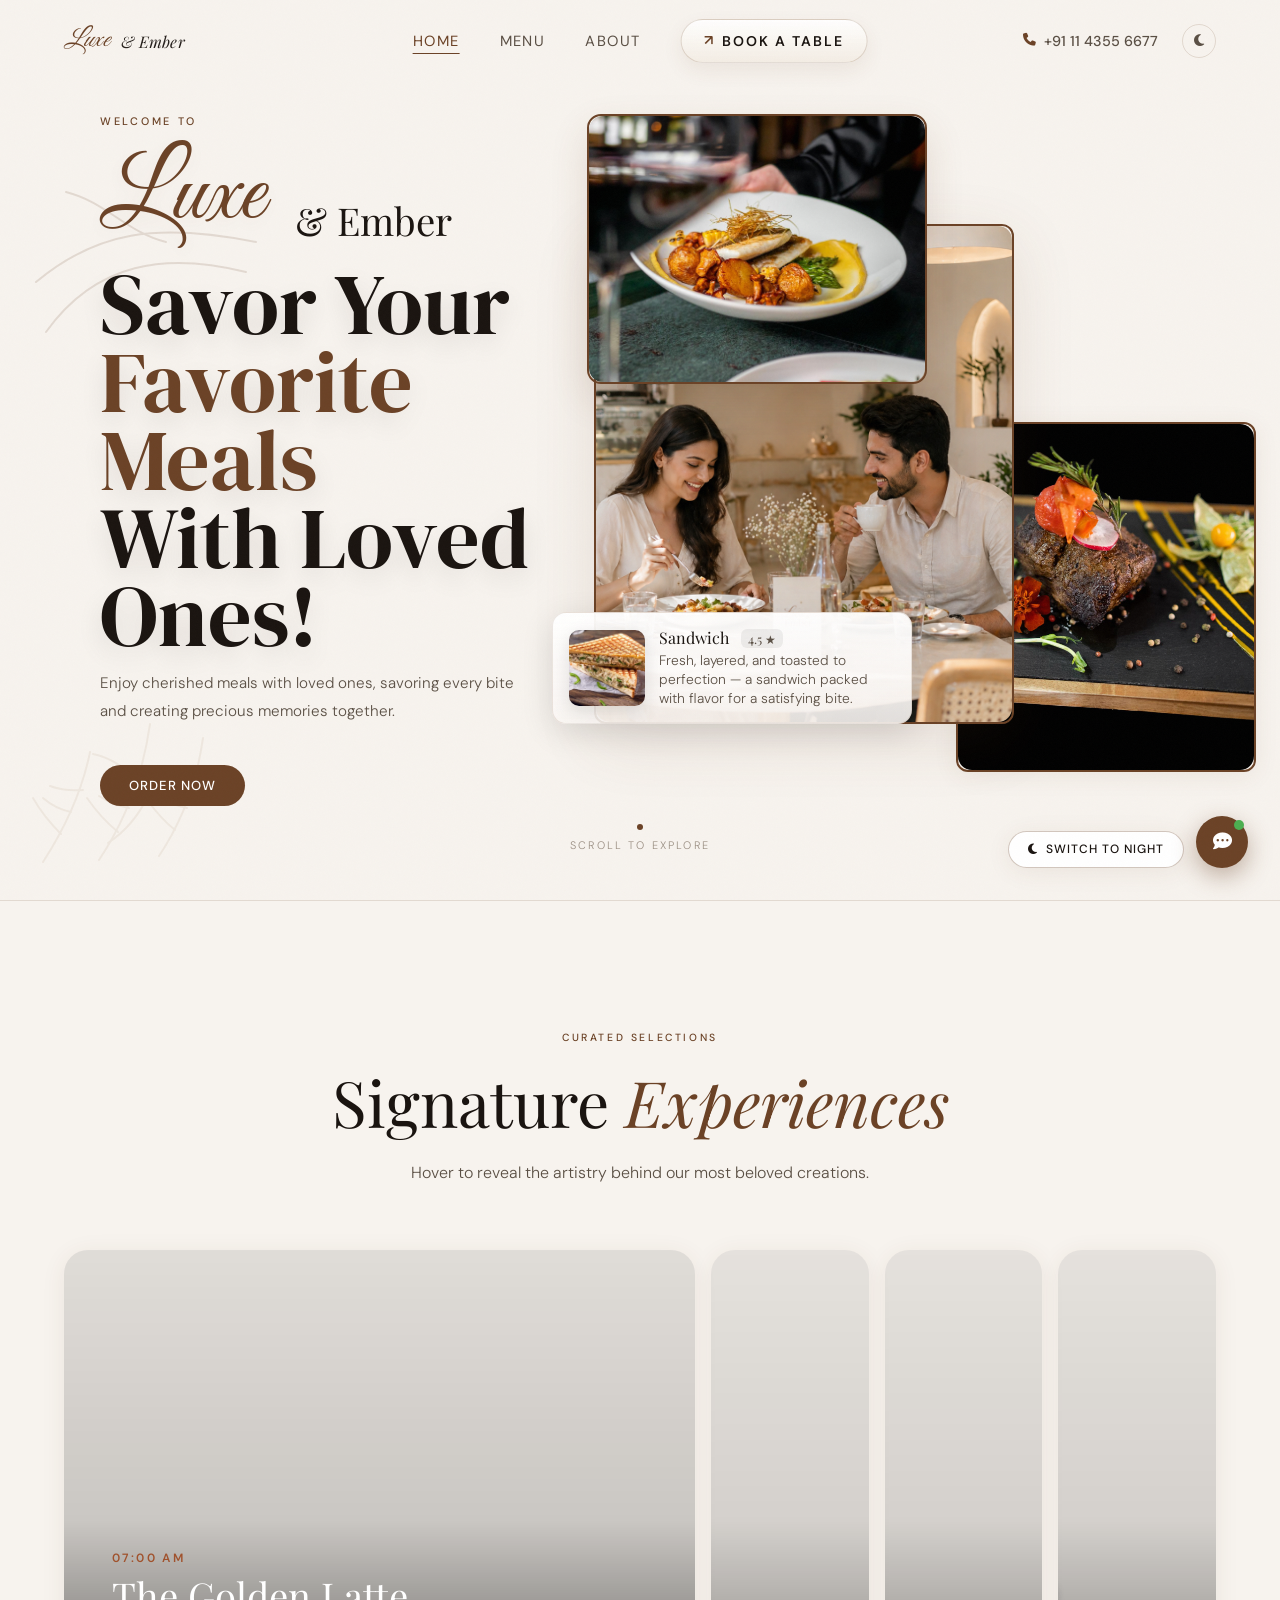
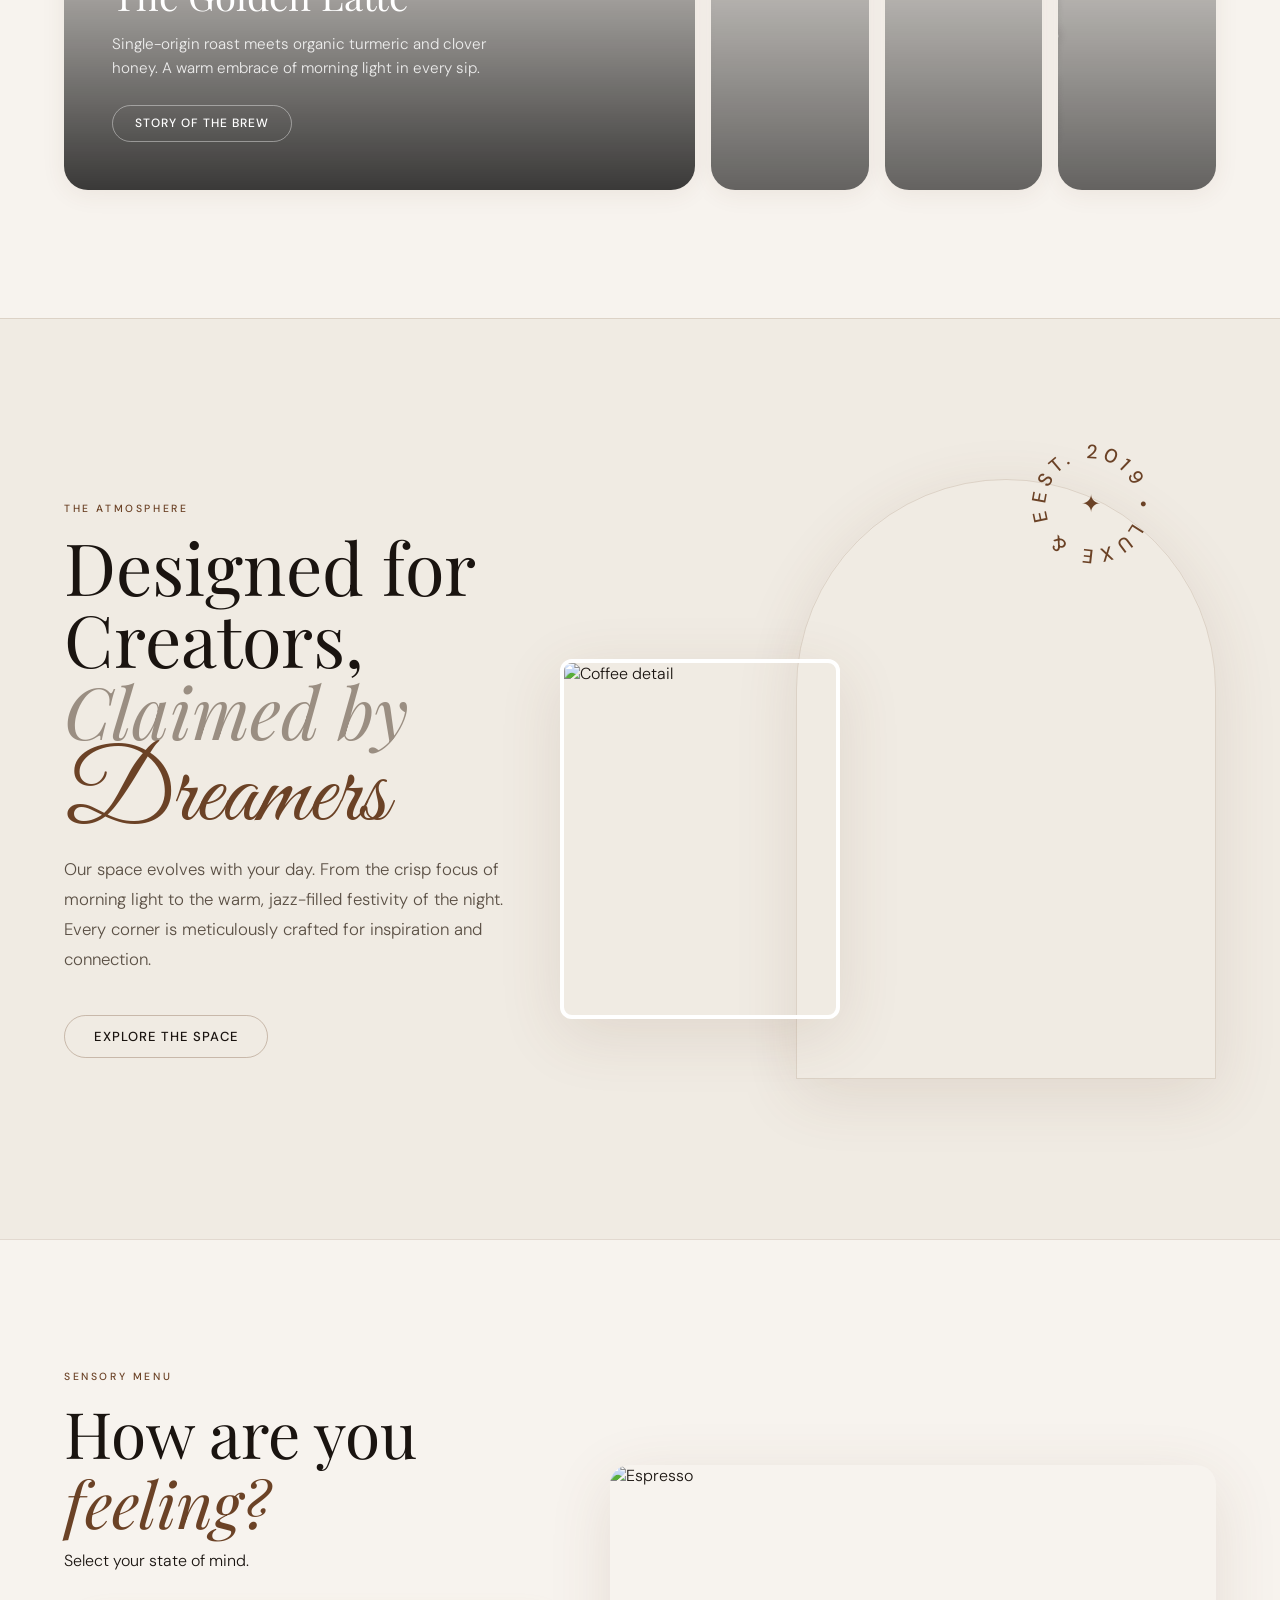
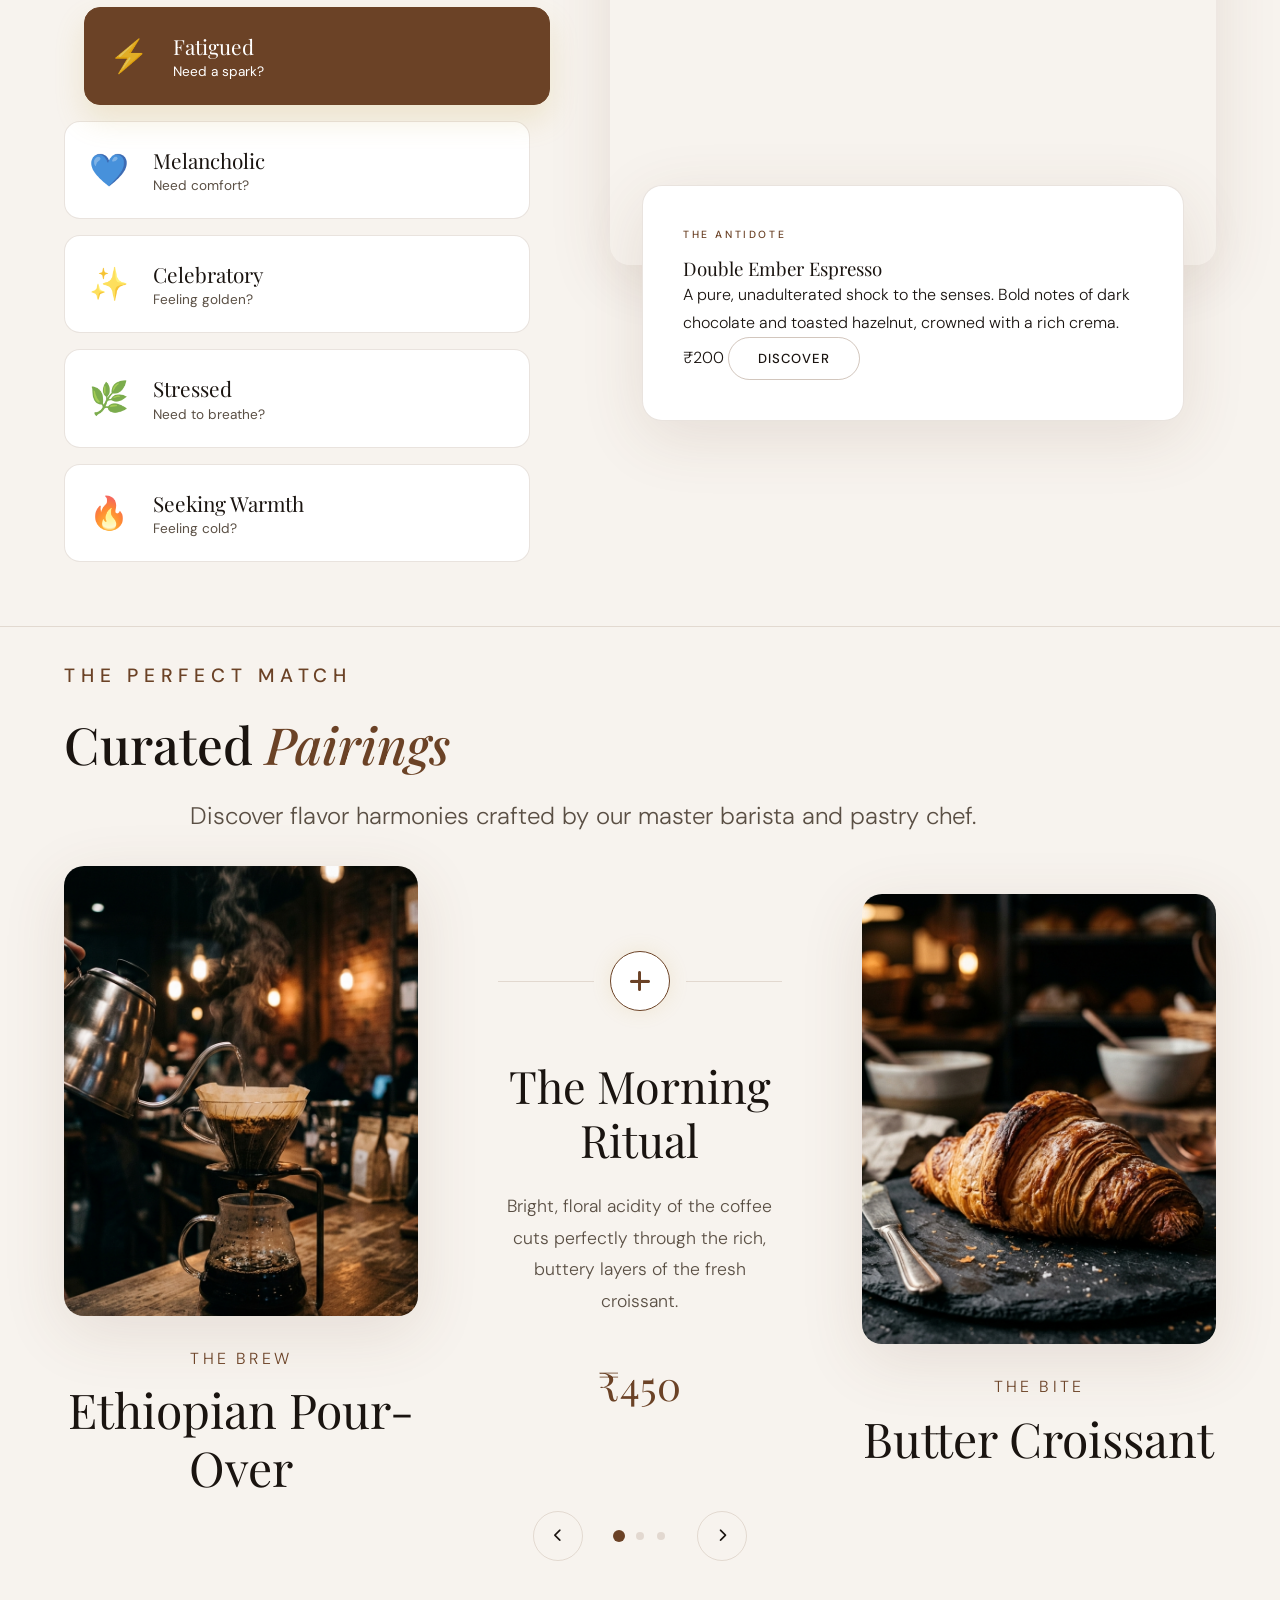
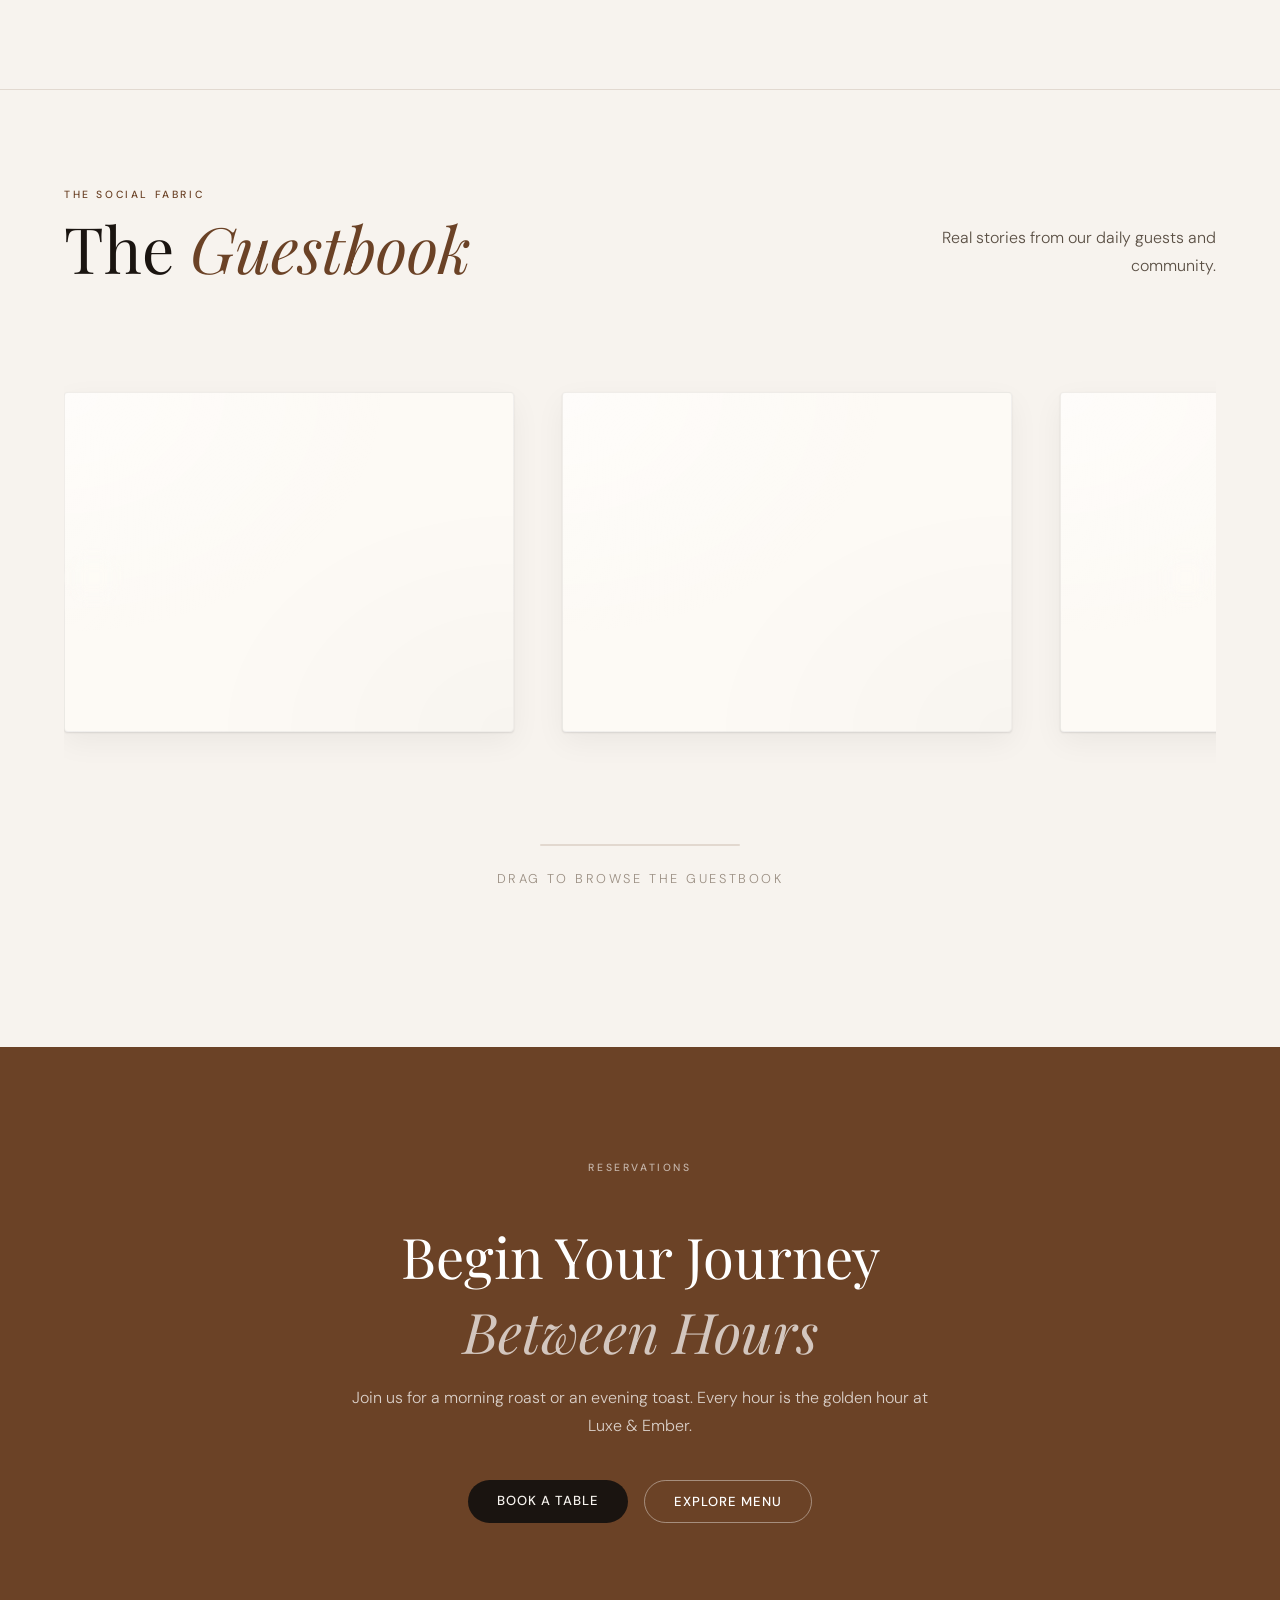
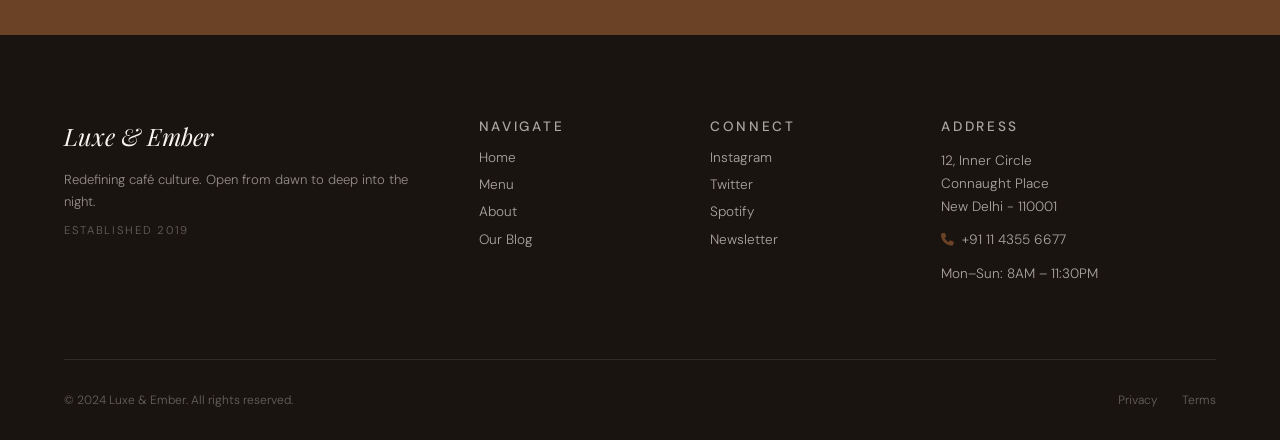
==== index.html @ 04c7a041 "Luxe & Ember Café — Full Website" ====
<!DOCTYPE html>
<html lang="en" data-mode="day">

<head>
  <meta charset="UTF-8" />
  <meta name="viewport" content="width=device-width, initial-scale=1.0" />
  <title>Luxe & Ember Café | Artisanal Coffee & Cinematic Cocktails in New Delhi</title>
  <meta name="description" content="Discover Luxe & Ember Café — a dual-soul sanctuary in Connaught Place. Experience artisanal coffee by day and cinematic cocktails by night. A sensory collage of light and shadow." />
  <meta name="keywords" content="Luxe & Ember, luxury cafe New Delhi, artisanal coffee, cinematic cocktails, Connaught Place cafe, best coffee Delhi, theme cafe" />
  
  <!-- Open Graph / Facebook -->
  <meta property="og:type" content="website" />
  <meta property="og:url" content="https://archanathakur86.github.io/Ember-cafe/" />
  <meta property="og:title" content="Luxe & Ember Café | Artisanal Coffee & Cinematic Cocktails" />
  <meta property="og:description" content="Two worlds. One glass door. Experience the shift from day to dusk at New Delhi's premier boutique cafe." />
  <meta property="og:image" content="https://images.unsplash.com/photo-1501339847302-ac426a4a7cbb?w=1200&q=80" />

  <!-- Twitter -->
  <meta property="twitter:card" content="summary_large_image" />
  <meta property="twitter:title" content="Luxe & Ember Café | Artisanal Coffee & Cinematic Cocktails" />
  <meta property="twitter:description" content="Experience the shift from day to dusk at Luxe & Ember Café." />
  <meta property="twitter:image" content="https://images.unsplash.com/photo-1501339847302-ac426a4a7cbb?w=1200&q=80" />
  <link
    href="https://fonts.googleapis.com/css2?family=Playfair+Display:ital,wght@0,400;0,500;0,700;1,400;1,500&family=DM+Sans:wght@300;400;500&family=DM+Serif+Display:ital@0;1&display=swap"
    rel="stylesheet" />
  <link href="https://fonts.googleapis.com/css2?family=Great+Vibes&display=swap" rel="stylesheet" />
  <link rel="stylesheet" href="https://cdnjs.cloudflare.com/ajax/libs/font-awesome/6.5.0/css/all.min.css" />
  <link rel="stylesheet" href="style.css" />
</head>

<body>

  <!-- PREMIUM EFFECTS -->
  <div id="cursorSpotlight"></div>
  <canvas id="particleCanvas"></canvas>

  <!-- GRAIN OVERLAY -->
  <div class="grain"></div>

  <!-- NAVBAR -->
  <nav class="navbar" id="navbar">
    <a href="index.html" class="nav-brand"><span class="brand-script">Luxe</span> <span class="brand-serif">&amp;
        Ember</span></a>
    <ul class="nav-links" id="navLinks">
      <li><a href="index.html" class="active">Home</a></li>
      <li><a href="menu.html">Menu</a></li>
      <li><a href="about.html">About</a></li>
      <li><a href="contact.html" class="nav-cta">Book a Table</a></li>
    </ul>
    <a href="tel:+911143556677" class="nav-phone"><i class="fas fa-phone"></i><span>+91 11 4355 6677</span></a>
    <button class="mode-toggle" id="modeToggle" title="Toggle Day/Night">
      <i class="fas fa-sun" id="modeIcon"></i>
    </button>
    <div class="hamburger" id="hamburger"><span></span><span></span><span></span></div>
  </nav>

  <!-- HERO -->
  <section class="hero">
    <div class="hero-decor sketch-left" aria-hidden="true"></div>
    <div class="hero-decor leaves-corner" aria-hidden="true"></div>

    <div class="hero-text-wrap">
      <p class="eyebrow">Welcome to</p>
      <h1 class="hero-headline"><span class="brand-script">Luxe</span> <span class="brand-serif">&amp; Ember</span></h1>
      <h2 class="hero-large">Savor Your<br /><span class="hero-highlight">Favorite Meals</span><br />With Loved Ones!
      </h2>
      <p class="hero-sub">Enjoy cherished meals with loved ones, savoring every bite and creating precious memories
        together.</p>
      <div class="hero-actions">
        <a href="menu.html" class="pill-btn filled">Order Now</a>
      </div>
    </div>

    <div class="hero-visual">
      <div class="hero-img-frame main-photo">
        <img src="person.png" alt="Person dining" class="hero-img" />
      </div>

      <div class="hero-img-frame small-photo">
        <img src="clo2.jpeg" alt="Dish closeup" class="hero-img" />
      </div>

      <div class="hero-img-frame extra-photo">
        <img src="clo4.jpeg" alt="Dish accent" class="hero-img" />
      </div>

      <div class="hero-float-card food-card" role="note">
        <img src="sandwich.jpg" alt="Sandwich" class="food-thumb" />
        <div class="food-info">
          <div class="food-title">Sandwich <span class="rating">4.5 ★</span></div>
          <p class="food-desc">Fresh, layered, and toasted to perfection — a sandwich packed with flavor for a
            satisfying bite.</p>
        </div>
      </div>

      <div class="hero-decor sketch-bottom" aria-hidden="true"></div>
    </div>

    <div class="hero-scroll-hint">
      <div class="scroll-dot"></div>
      <span>Scroll to explore</span>
    </div>
  </section>

  <!-- SIGNATURE SELECTIONS (Creative Expanding Gallery) -->
  <section class="signature-section interactive-gallery">
    <div class="sig-header text-center">
      <p class="label-text">Curated Selections</p>
      <h2>Signature <em>Experiences</em></h2>
      <p class="sig-subtitle">Hover to reveal the artistry behind our most beloved creations.</p>
    </div>

    <div class="gallery-container">
      <div class="gallery-panel active"
        style="background-image: url('https://images.unsplash.com/photo-1572442388796-11668a67e53d?w=1000&q=80');">
        <div class="panel-overlay"></div>
        <div class="panel-content">
          <div class="panel-time">07:00 AM</div>
          <h3>The Golden Latte</h3>
          <p>Single-origin roast meets organic turmeric and clover honey. A warm embrace of morning light in every sip.
          </p>
          <a href="menu.html" class="pill-btn outline-light panel-btn">Story of the Brew</a>
        </div>
        <div class="panel-title-vertical">The Golden Latte</div>
      </div>

      <div class="gallery-panel"
        style="background-image: url('https://images.unsplash.com/photo-1556742049-0cfed4f6a45d?w=1000&q=80');">
        <div class="panel-overlay"></div>
        <div class="panel-content">
          <div class="panel-time">11:00 AM</div>
          <h3>Velvet Pour-Over</h3>
          <p>Ethically sourced Ethiopian beans, brewed slowly to extract floral and citrus notes. Pure clarity.</p>
          <a href="menu.html" class="pill-btn outline-light panel-btn">Discover Origin</a>
        </div>
        <div class="panel-title-vertical">Velvet Pour-Over</div>
      </div>

      <div class="gallery-panel"
        style="background-image: url('https://images.unsplash.com/photo-1551024709-8f23befc6f87?w=1000&q=80');">
        <div class="panel-overlay"></div>
        <div class="panel-content">
          <div class="panel-time">03:00 PM</div>
          <h3>Midnight Matcha</h3>
          <p>Ceremonial grade matcha blended with a touch of Madagascar vanilla and oat milk. The perfect afternoon
            calm.</p>
          <a href="menu.html" class="pill-btn outline-light panel-btn">Taste the Zen</a>
        </div>
        <div class="panel-title-vertical">Midnight Matcha</div>
      </div>

      <div class="gallery-panel"
        style="background-image: url('https://images.unsplash.com/photo-1514362545857-3bc16c4c7d1b?w=1000&q=80');">
        <div class="panel-overlay"></div>
        <div class="panel-content">
          <div class="panel-time">07:00 PM</div>
          <h3>Ember Negroni</h3>
          <p>Infused butterfly pea tea replacing gin with our cold-brew espresso martini base. The spirit of the night.
          </p>
          <a href="menu.html" class="pill-btn outline-light panel-btn">View Night Menu</a>
        </div>
        <div class="panel-title-vertical">Ember Negroni</div>
      </div>
    </div>
  </section>

  <!-- AESTHETIC SPACE SECTION -->
  <section class="aesthetic-space">
    <div class="as-left">
      <p class="label-text">The Atmosphere</p>
      <h2 class="as-title">
        Designed for Creators, <br>
        <span class="as-serif">Claimed by</span>
        <span class="as-script">Dreamers</span>
      </h2>
      <p class="as-desc">Our space evolves with your day. From the crisp focus of morning light to the warm, jazz-filled
        festivity of the night. Every corner is meticulously crafted for inspiration and connection.</p>
      <a href="about.html" class="pill-btn outline">Explore The Space</a>
    </div>

    <div class="as-right">
      <div class="as-image-wrap arch-frame">
        <img src="https://images.unsplash.com/photo-1445116572660-236099ec97a0?w=1000&q=80" alt="Cafe interior"
          class="as-img-main" />
      </div>

      <div class="as-image-wrap float-frame fade-in">
        <img src="https://images.unsplash.com/photo-1497935586351-b67a49e012bf?w=800&q=80" alt="Coffee detail"
          class="as-img-sub" />
      </div>

      <div class="as-stamp">
        <svg viewBox="0 0 100 100" class="rotating-text">
          <path id="curve" d="M 50, 50 m -35, 0 a 35,35 0 1,1 70,0 a 35,35 0 1,1 -70,0" fill="transparent" />
          <text>
            <textPath href="#curve">EST. 2019 • LUXE & EMBER • NEW DELHI • </textPath>
          </text>
        </svg>
        <div class="stamp-center">✦</div>
      </div>
    </div>
  </section>

  <!-- MOOD RECOMMENDER (Aesthetic Glass Slider) -->
  <section class="aesthetic-mood" id="mood-section">
    <div class="am-container">

      <!-- Left: Obvious Buttons -->
      <div class="am-left">
        <p class="label-text">Sensory Menu</p>
        <h2 class="am-title">How are you <em>feeling?</em></h2>
        <p class="mood-sub" style="margin-bottom: 2rem;">Select your state of mind.</p>

        <div class="am-buttons">
          <button class="am-btn active" data-target="tired">
            <span class="am-icon">⚡</span>
            <div class="am-btn-text">
              <strong>Fatigued</strong>
              <span>Need a spark?</span>
            </div>
          </button>

          <button class="am-btn" data-target="sad">
            <span class="am-icon">💙</span>
            <div class="am-btn-text">
              <strong>Melancholic</strong>
              <span>Need comfort?</span>
            </div>
          </button>

          <button class="am-btn" data-target="happy">
            <span class="am-icon">✨</span>
            <div class="am-btn-text">
              <strong>Celebratory</strong>
              <span>Feeling golden?</span>
            </div>
          </button>

          <button class="am-btn" data-target="stressed">
            <span class="am-icon">🌿</span>
            <div class="am-btn-text">
              <strong>Stressed</strong>
              <span>Need to breathe?</span>
            </div>
          </button>

          <button class="am-btn" data-target="cold">
            <span class="am-icon">🔥</span>
            <div class="am-btn-text">
              <strong>Seeking Warmth</strong>
              <span>Feeling cold?</span>
            </div>
          </button>
        </div>
      </div>

      <!-- Right: Glassmorphism Display -->
      <div class="am-right">

        <div class="am-panel active" id="am-tired">
          <div class="am-image-box">
            <img src="https://images.unsplash.com/photo-1510591509098-f4fdc6d0ff04?w=800&q=80" alt="Espresso">
          </div>
          <div class="am-info-box">
            <p class="label-text">The Antidote</p>
            <h3>Double Ember Espresso</h3>
            <p>A pure, unadulterated shock to the senses. Bold notes of dark chocolate and toasted hazelnut, crowned
              with a rich crema.</p>
            <div class="am-price-row">
              <span class="am-price">₹200</span>
              <a href="menu.html" class="pill-btn outline">Discover</a>
            </div>
          </div>
        </div>

        <div class="am-panel" id="am-sad">
          <div class="am-image-box">
            <img src="https://images.unsplash.com/photo-1541167760496-1628856ab772?w=800&q=80" alt="Mocha">
          </div>
          <div class="am-info-box">
            <p class="label-text">The Comfort</p>
            <h3>Warm Dark Mocha</h3>
            <p>Rich Belgian chocolate melting into our smooth house blend. A warm, velvety hug in a cup.</p>
            <div class="am-price-row">
              <span class="am-price">₹260</span>
              <a href="menu.html" class="pill-btn outline">Discover</a>
            </div>
          </div>
        </div>

        <div class="am-panel" id="am-happy">
          <div class="am-image-box">
            <img src="https://images.unsplash.com/photo-1572442388796-11668a67e53d?w=800&q=80" alt="Latte">
          </div>
          <div class="am-info-box">
            <p class="label-text">The Reward</p>
            <h3>Rose Gold Latte</h3>
            <p>Our most luxurious creation. Espresso infused with delicate rose water and topped with gold-dusted foam.
            </p>
            <div class="am-price-row">
              <span class="am-price">₹320</span>
              <a href="menu.html" class="pill-btn outline">Discover</a>
            </div>
          </div>
        </div>

        <div class="am-panel" id="am-stressed">
          <div class="am-image-box">
            <img src="https://images.unsplash.com/photo-1515823662972-da6a2e4d3002?w=800&q=80" alt="Matcha">
          </div>
          <div class="am-info-box">
            <p class="label-text">The Calm</p>
            <h3>Matcha Serenity</h3>
            <p>Ceremonial grade matcha whisked with chamomile and coconut milk. Earthy, grounding, and deeply centring.
            </p>
            <div class="am-price-row">
              <span class="am-price">₹310</span>
              <a href="menu.html" class="pill-btn outline">Discover</a>
            </div>
          </div>
        </div>

        <div class="am-panel" id="am-cold">
          <div class="am-image-box">
            <img src="https://images.unsplash.com/photo-1544787219-7f47ccb76574?w=800&q=80" alt="Chai">
          </div>
          <div class="am-info-box">
            <p class="label-text">The Fire</p>
            <h3>Spiced Ember Chai</h3>
            <p>A slow-simmered infusion of cinnamon, star anise, ginger, and cardamom. Warming from the inside out.</p>
            <div class="am-price-row">
              <span class="am-price">₹230</span>
              <a href="menu.html" class="pill-btn outline">Discover</a>
            </div>
          </div>
        </div>

      </div>
    </div>
  </section>

  <!-- CURATED PAIRINGS SECTION -->
  <section class="pairings-section" id="pairings">
    <div class="pairings-header text-center">
      <p class="label-text">The Perfect Match</p>
      <h2>Curated <em>Pairings</em></h2>
      <p class="sig-subtitle" style="margin-bottom: 4rem;">Discover flavor harmonies crafted by our master barista and pastry chef.</p>
    </div>

    <div class="pairings-carousel">
      
      <!-- Slide 1 -->
      <div class="p-slide active" data-index="0">
        <div class="ps-side ps-left">
          <div class="ps-img-wrap">
            <img src="pour_over.png" alt="Pour Over">
          </div>
          <div class="ps-tag">The Brew</div>
          <h3>Ethiopian Pour-Over</h3>
        </div>

        <div class="ps-center">
          <div class="ps-connection">
            <div class="ps-line"></div>
            <div class="ps-plus"><i class="fas fa-plus"></i></div>
            <div class="ps-line"></div>
          </div>
          <div class="ps-info">
            <h4>The Morning Ritual</h4>
            <p>Bright, floral acidity of the coffee cuts perfectly through the rich, buttery layers of the fresh croissant.</p>
            <span class="ps-price">₹450</span>
          </div>
        </div>

        <div class="ps-side ps-right">
          <div class="ps-img-wrap">
            <img src="croissant.png" alt="Croissant">
          </div>
          <div class="ps-tag">The Bite</div>
          <h3>Butter Croissant</h3>
        </div>
      </div>

      <!-- Slide 2 -->
      <div class="p-slide" data-index="1">
        <div class="ps-side ps-left">
          <div class="ps-img-wrap">
            <img src="https://images.unsplash.com/photo-1510591509098-f4fdc6d0ff04?w=800&q=80" alt="Espresso">
          </div>
          <div class="ps-tag">The Brew</div>
          <h3>Ember Espresso</h3>
        </div>

        <div class="ps-center">
          <div class="ps-connection">
            <div class="ps-line"></div>
            <div class="ps-plus"><i class="fas fa-plus"></i></div>
            <div class="ps-line"></div>
          </div>
          <div class="ps-info">
            <h4>Midnight Indulgence</h4>
            <p>A shot of intense dark roast paired with dense chocolate truffle. A decadent, velvety experience.</p>
            <span class="ps-price">₹550</span>
          </div>
        </div>

        <div class="ps-side ps-right">
          <div class="ps-img-wrap">
            <img src="https://images.unsplash.com/photo-1578985545062-69928b1d9587?w=800&q=80" alt="Chocolate Cake">
          </div>
          <div class="ps-tag">The Bite</div>
          <h3>Dark Truffle Slice</h3>
        </div>
      </div>

      <!-- Slide 3 -->
      <div class="p-slide" data-index="2">
        <div class="ps-side ps-left">
          <div class="ps-img-wrap">
            <img src="https://images.unsplash.com/photo-1551024709-8f23befc6f87?w=800&q=80" alt="Matcha">
          </div>
          <div class="ps-tag">The Brew</div>
          <h3>Ceremonial Matcha</h3>
        </div>

        <div class="ps-center">
          <div class="ps-connection">
            <div class="ps-line"></div>
            <div class="ps-plus"><i class="fas fa-plus"></i></div>
            <div class="ps-line"></div>
          </div>
          <div class="ps-info">
            <h4>The Zenith Pair</h4>
            <p>Earthy, grounding matcha balanced perfectly by the delicate, tangy sweetness of a fresh raspberry tart.</p>
            <span class="ps-price">₹520</span>
          </div>
        </div>

        <div class="ps-side ps-right">
          <div class="ps-img-wrap">
            <img src="https://images.unsplash.com/photo-1509365465985-25d11c17e812?w=800&q=80" alt="Raspberry Tart">
          </div>
          <div class="ps-tag">The Bite</div>
          <h3>Raspberry Tart</h3>
        </div>
      </div>

    </div>

    <!-- Controls -->
    <div class="pairings-nav">
      <button class="pn-btn" id="pnPrev"><i class="fas fa-chevron-left"></i></button>
      <div class="pn-dots">
        <span class="pn-dot active" data-index="0"></span>
        <span class="pn-dot" data-index="1"></span>
        <span class="pn-dot" data-index="2"></span>
      </div>
      <button class="pn-btn" id="pnNext"><i class="fas fa-chevron-right"></i></button>
    </div>
  </section>

  <!-- LUXE COMMUNITY SECTION (The Guestbook Reel) -->
  <section class="reviews-section" id="community">
    <div class="reviews-container">
      <div class="reviews-header">
        <div class="rh-left">
          <p class="label-text">The Social Fabric</p>
          <h2 class="section-title">The <em>Guestbook</em></h2>
        </div>
        <div class="rh-right">
          <p class="section-subtitle">Real stories from our daily guests and community.</p>
        </div>
      </div>

      <div class="guestbook-wrap">
        <button class="sr-nav-btn prev" id="gbPrev" aria-label="Previous"><i class="fas fa-chevron-left"></i></button>
        <button class="sr-nav-btn next" id="gbNext" aria-label="Next"><i class="fas fa-chevron-right"></i></button>
        
        <div class="guestbook-reel" id="guestbookReel">
          <!-- Note 1 -->
          <div class="guest-note">
            <div class="note-stamp"><img src="https://images.unsplash.com/photo-1511920170033-f8396924c348?w=200&q=80" alt="Coffee"></div>
            <div class="note-body">
              <p class="note-text">"Found my go-to spot for sourdough. Staff is super sweet too. 10/10 vibe for morning work."</p>
              <div class="note-footer">
                <span class="note-sig">Riya Malhotra</span>
                <span class="note-meta">Verified Guest · Morning Regular</span>
              </div>
            </div>
            <div class="note-coffee-stain"></div>
          </div>

          <!-- Note 2 -->
          <div class="guest-note">
            <div class="note-stamp"><img src="https://images.unsplash.com/photo-1554118811-1e0d58224f24?w=200&q=80" alt="Vibe"></div>
            <div class="note-body">
              <p class="note-text">"Proper flat white. Finally. Luxe & Ember is definitely the best kept secret in Delhi."</p>
              <div class="note-footer">
                <span class="note-sig">Arjun Singh</span>
                <span class="note-meta">Verified Guest · Weekly Visitor</span>
              </div>
            </div>
          </div>

          <!-- Note 3 -->
          <div class="guest-note">
            <div class="note-stamp"><img src="https://images.unsplash.com/photo-1551024506-0bccd828d307?w=200&q=80" alt="Dessert"></div>
            <div class="note-body">
              <p class="note-text">"Vibe is magic but gets crowded on weekends. Go early if you want a quiet corner!"</p>
              <div class="note-footer">
                <span class="note-sig">Sarah K.</span>
                <span class="note-meta">Community Member</span>
              </div>
            </div>
          </div>

          <!-- Note 4 -->
          <div class="guest-note">
            <div class="note-stamp"><img src="https://images.unsplash.com/photo-1494790108377-be9c29b29330?w=200&q=80" alt="Profile"></div>
            <div class="note-body">
              <p class="note-text">"The Golden Latte is actually worth the hype. Perfect for a rainy day ritual."</p>
              <div class="note-footer">
                <span class="note-sig">Sofia</span>
                <span class="note-meta">Daily Regular</span>
              </div>
            </div>
          </div>

          <!-- Note 5 -->
          <div class="guest-note">
            <div class="note-stamp"><img src="https://images.unsplash.com/photo-1507003211169-0a1dd7228f2d?w=200&q=80" alt="Profile"></div>
            <div class="note-body">
              <p class="note-text">"My second home. The only place where I can actually get deep creative work done."</p>
              <div class="note-footer">
                <span class="note-sig">Julian V.</span>
                <span class="note-meta">Architect · Regular</span>
              </div>
            </div>
          </div>

          <!-- Note 6 -->
          <div class="guest-note">
            <div class="note-stamp"><img src="https://images.unsplash.com/photo-1509440159596-0249088772ff?w=200&q=80" alt="Pastry"></div>
            <div class="note-body">
              <p class="note-text">"The almond croissants are actually dangerous. I come for one and leave with three every time."</p>
              <div class="note-footer">
                <span class="note-sig">Kabir Sethi</span>
                <span class="note-meta">Verified Guest · Weekend Foodie</span>
              </div>
            </div>
            <div class="note-coffee-stain" style="top: auto; bottom: -30px; left: auto; right: -20px;"></div>
          </div>

          <!-- Note 7 -->
          <div class="guest-note">
            <div class="note-stamp"><img src="https://images.unsplash.com/photo-1534528741775-53994a42bc5e?w=200&q=80" alt="Vibe"></div>
            <div class="note-body">
              <p class="note-text">"L&E at night is a whole different beast. The candle-lit cocktails are just... magic."</p>
              <div class="note-footer">
                <span class="note-sig">Meera R.</span>
                <span class="note-meta">Evening Regular</span>
              </div>
            </div>
          </div>

          <!-- Note 8 -->
          <div class="guest-note">
            <div class="note-stamp"><img src="https://images.unsplash.com/photo-1500648767791-00dcc994a43e?w=200&q=80" alt="Staff"></div>
            <div class="note-body">
              <p class="note-text">"It's the hospitality for me. They actually remembered my coffee order on the second visit."</p>
              <div class="note-footer">
                <span class="note-sig">Rahul J.</span>
                <span class="note-meta">Verified Guest</span>
              </div>
            </div>
          </div>
        </div>
      </div>

      <div class="guestbook-nav">
        <div class="gb-progress"><div class="gb-bar" id="gbBar"></div></div>
        <div class="gb-hint">Drag to browse the guestbook</div>
      </div>
    </div>
  </section>

  <!-- CTA BANNER -->
  <section class="cta-banner">
    <div class="cta-inner">
      <p class="label-text light">Reservations</p>
      <h2>Begin Your Journey<br /><em>Between Hours</em></h2>
      <p>Join us for a morning roast or an evening toast. Every hour is the golden hour at Luxe & Ember.</p>
      <div class="cta-btns">
        <a href="contact.html" class="pill-btn filled-dark">Book a Table</a>
        <a href="menu.html" class="pill-btn outline-light">Explore Menu</a>
      </div>
    </div>
  </section>

  <!-- FOOTER -->
  <footer class="footer">
    <div class="footer-top">
      <div class="footer-brand">
        <p class="footer-logo">Luxe & Ember</p>
        <p class="footer-tagline">Redefining café culture. Open from dawn to deep into the night.</p>
        <p class="footer-est">Established 2019</p>
      </div>
      <div class="footer-nav">
        <p class="footer-nav-title">Navigate</p>
        <a href="index.html">Home</a>
        <a href="menu.html">Menu</a>
        <a href="about.html">About</a>
        <a href="contact.html">Our Blog</a>
      </div>
      <div class="footer-nav">
        <p class="footer-nav-title">Connect</p>
        <a href="#">Instagram</a>
        <a href="#">Twitter</a>
        <a href="#">Spotify</a>
        <a href="#">Newsletter</a>
      </div>
      <div class="footer-nav">
        <p class="footer-nav-title">Address</p>
        <p class="footer-addr">12, Inner Circle<br />Connaught Place<br />New Delhi - 110001</p>
        <p class="footer-addr"><i class="fas fa-phone" style="margin-right:8px;font-size:0.8rem;color:var(--accent)"></i>+91 11 4355 6677</p>
        <p class="footer-addr">Mon–Sun: 8AM – 11:30PM</p>
      </div>
    </div>
    <div class="footer-bottom">
      <span>© 2024 Luxe & Ember. All rights reserved.</span>
      <div class="footer-bottom-links">
        <a href="#">Privacy</a><a href="#">Terms</a>
      </div>
    </div>
  </footer>

  <!-- CHATBOT -->
  <div class="chatbot-wrap" id="chatbot">
    <button class="chat-fab" id="chatToggle">
      <i class="fas fa-comment-dots"></i>
      <span class="fab-ping"></span>
    </button>
    <div class="chat-panel" id="chatPanel">
      <div class="chat-head">
        <div class="chat-av">☕</div>
        <div>
          <p class="chat-n">Ember</p>
          <p class="chat-s">Café Assistant · Online</p>
        </div>
        <button class="chat-x" id="chatClose"><i class="fas fa-times"></i></button>
      </div>
      <div class="chat-msgs" id="chatMsgs">
        <div class="cmsg bot">
          <p>Welcome to Luxe & Ember ✨ Ask me about our <strong>menu</strong>, <strong>hours</strong>,
            <strong>location</strong>, or <strong>booking</strong>!</p>
        </div>
      </div>
      <div class="chat-inp">
        <input type="text" id="chatInput" placeholder="Ask me anything…" />
        <button id="chatSend"><i class="fas fa-paper-plane"></i></button>
      </div>
    </div>
  </div>

  <!-- MODE TOGGLE FLOATING (like Aura Café) -->
  <button class="mode-float" id="modeFloat">
    <i class="fas fa-sun" id="modeFloatIcon"></i>
    <span id="modeFloatText">Switch to Night</span>
  </button>

  <script src="script.js"></script>
</body>

</html>
---- style.css ----
/* ========================================
   LUXE & EMBER CAFÉ v2 — EDITORIAL STYLE
   ======================================== */

html, body {
  overflow-x: hidden;
  width: 100%;
  margin: 0;
  padding: 0;
  position: relative;
}

:root {
  /* DAY MODE (default) */
  --bg: #f7f3ee;
  --bg2: #f0ebe3;
  --bg3: #e8e0d4;
  --surface: #ffffff;
  --text: #1a1410;
  --text-mid: #5a4f44;
  --text-dim: #9a8e82;
  --accent: #6b4226;
  --accent-rgb: 107, 66, 38;
  /* Added RGB for transparency support */
  --accent2: #a0522d;
  --gold: #b8860b;
  --night-accent: #3b2a6e;
  --border: rgba(106, 66, 38, 0.15);
  --border-strong: rgba(106, 66, 38, 0.3);
  --shadow: 0 4px 24px rgba(106, 66, 38, 0.08);
  --shadow-lg: 0 16px 64px rgba(106, 66, 38, 0.12);

  --font-serif: 'Playfair Display', Georgia, serif;
  --font-sans: 'DM Sans', sans-serif;
}

/* NIGHT MODE */
[data-mode="night"] {
  --bg: #0d0b16;
  --bg2: #13101f;
  --bg3: #1a1628;
  --surface: #1e1a2e;
  --text: #f0ece8;
  --text-mid: #b8a89a;
  --text-dim: #6b5f57;
  --accent: #c9a84c;
  --accent-rgb: 201, 168, 76;
  /* Added RGB for transparency support */
  --accent2: #e8c97a;
  --gold: #c9a84c;
  --border: rgba(201, 168, 76, 0.15);
  --border-strong: rgba(201, 168, 76, 0.3);
  --shadow: 0 4px 24px rgba(0, 0, 0, 0.3);
  --shadow-lg: 0 16px 64px rgba(0, 0, 0, 0.5);
}

* {
  margin: 0;
  padding: 0;
  box-sizing: border-box;
}

html {
  scroll-behavior: smooth;
}

body {
  background: var(--bg);
  color: var(--text);
  font-family: var(--font-sans);
  font-weight: 300;
  overflow-x: hidden;
  transition: background 0.5s ease, color 0.5s ease;
}

/* GRAIN OVERLAY */
.grain {
  position: fixed;
  inset: 0;
  z-index: 9999;
  pointer-events: none;
  opacity: 0.025;
  background-image: url("data:image/svg+xml,%3Csvg viewBox='0 0 256 256' xmlns='http://www.w3.org/2000/svg'%3E%3Cfilter id='noise'%3E%3CfeTurbulence type='fractalNoise' baseFrequency='0.9' numOctaves='4' stitchTiles='stitch'/%3E%3C/filter%3E%3Crect width='100%25' height='100%25' filter='url(%23noise)'/%3E%3C/svg%3E");
  background-size: 128px;
}

/* SCROLLBAR */
::-webkit-scrollbar {
  width: 3px;
}

::-webkit-scrollbar-track {
  background: var(--bg2);
}

::-webkit-scrollbar-thumb {
  background: var(--accent);
  border-radius: 2px;
}

/* TYPOGRAPHY */
h1,
h2,
h3,
h4 {
  font-family: var(--font-serif);
  font-weight: 400;
  color: var(--text);
}

em {
  font-style: italic;
  color: var(--accent);
}

p {
  line-height: 1.75;
}

.label-text {
  font-size: 0.65rem;
  letter-spacing: 0.25em;
  text-transform: uppercase;
  color: var(--accent);
  font-family: var(--font-sans);
  font-weight: 500;
  margin-bottom: 0.75rem;
  display: block;
}

.text-link {
  font-size: 0.8rem;
  color: var(--accent);
  text-decoration: none;
  letter-spacing: 0.05em;
  transition: opacity 0.3s;
}

.text-link:hover {
  opacity: 0.65;
}

/* FADE IN ANIMATION */
.fade-in {
  opacity: 0;
  transform: translateY(24px);
  transition: opacity 0.8s ease, transform 0.8s ease;
}

.fade-in.visible {
  opacity: 1;
  transform: translateY(0);
}

.fade-in:nth-child(1) {
  transition-delay: 0.1s;
}

.fade-in:nth-child(2) {
  transition-delay: 0.2s;
}

.fade-in:nth-child(3) {
  transition-delay: 0.35s;
}

.fade-in:nth-child(4) {
  transition-delay: 0.5s;
}

/* BUTTONS */
.pill-btn {
  display: inline-block;
  padding: 0.75rem 1.8rem;
  border-radius: 100px;
  font-family: var(--font-sans);
  font-size: 0.82rem;
  font-weight: 500;
  letter-spacing: 0.08em;
  text-transform: uppercase;
  text-decoration: none;
  cursor: pointer;
  border: none;
  transition: all 0.3s ease;
}

.pill-btn.filled {
  background: var(--accent);
  color: #fff;
}

.pill-btn.filled:hover {
  background: var(--accent2);
  transform: translateY(-2px);
  box-shadow: 0 8px 24px rgba(106, 66, 38, 0.3);
}

.pill-btn.outline {
  background: transparent;
  color: var(--text);
  border: 1.5px solid var(--border-strong);
}

.pill-btn.outline:hover {
  border-color: var(--accent);
  color: var(--accent);
  transform: translateY(-2px);
}

.pill-btn.outline-dark {
  background: transparent;
  color: var(--text);
  border: 1.5px solid var(--border-strong);
}

.pill-btn.outline-dark:hover {
  border-color: var(--accent);
  color: var(--accent);
}

.pill-btn.filled-dark {
  background: var(--text);
  color: var(--bg);
}

.pill-btn.filled-dark:hover {
  background: var(--accent);
  color: #fff;
}

.pill-btn.outline-light {
  background: transparent;
  color: #fff;
  border: 1.5px solid rgba(255, 255, 255, 0.4);
}

.pill-btn.outline-light:hover {
  border-color: #fff;
  background: rgba(255, 255, 255, 0.1);
}

/* ======== NAVBAR ======== */
.navbar {
  position: fixed;
  top: 0;
  left: 0;
  right: 0;
  z-index: 1000;
  padding: 1.4rem 5%;
  display: flex;
  align-items: center;
  justify-content: space-between;
  transition: all 0.4s ease;
  background: transparent;
}

.navbar.scrolled {
  background: rgba(247, 243, 238, 0.92);
  backdrop-filter: blur(16px);
  border-bottom: 1px solid var(--border);
  padding: 0.9rem 5%;
  box-shadow: 0 2px 20px rgba(106, 66, 38, 0.06);
}

[data-mode="night"] .navbar.scrolled {
  background: rgba(13, 11, 22, 0.92);
}

.nav-brand {
  font-family: var(--font-serif);
  font-size: 1.5rem;
  font-weight: 400;
  color: var(--text);
  text-decoration: none;
  font-style: italic;
  letter-spacing: 0.01em;
}

/* Creative brand styles */
.nav-brand .brand-script {
  font-family: 'Great Vibes', cursive;
  font-size: 1.65rem;
  color: var(--accent);
  display: inline-block;
  transform: translateY(-2px);
}

.nav-brand .brand-serif {
  font-family: var(--font-serif);
  font-size: 1rem;
  color: var(--text);
  margin-left: 6px;
  opacity: 0.95;
}

.hero-headline {
  margin: 0 0 0.6rem 0;
}

.hero-headline .brand-script {
  font-family: 'Great Vibes', cursive;
  font-size: clamp(3.6rem, 10vw, 6.2rem);
  color: var(--accent);
  display: inline-block;
  line-height: 0.9;
  margin-right: 8px;
  text-shadow: 0 6px 18px rgba(107, 66, 38, 0.06);
}

.hero-headline .brand-serif {
  font-family: var(--font-serif);
  font-size: clamp(1.6rem, 3.8vw, 2.4rem);
  color: var(--text);
  display: inline-block;
  vertical-align: bottom;
  margin-left: 6px;
}

/* Make images more prominent */
.hero-img-frame.main-photo {
  width: 560px;
  height: 560px;
}

.hero-img-frame.small-photo {
  width: 360px;
  height: 260px;
  right: 32px;
  bottom: 48px;
}

.hero-img {
  border-radius: 14px;
}

/* emphasize the food card */
.hero-float-card {
  border-radius: 14px;
  background: linear-gradient(180deg, rgba(255, 255, 255, 0.96), rgba(250, 246, 243, 0.9));
  border: 1px solid rgba(106, 66, 38, 0.12);
}

.food-title {
  font-size: 1.02rem;
}

.food-desc {
  font-size: 0.9rem;
}

.nav-links {
  display: flex;
  list-style: none;
  gap: 2.5rem;
  align-items: center;
  position: absolute;
  left: 50%;
  transform: translateX(-50%);
}

.nav-links a {
  text-decoration: none;
  color: var(--text-mid);
  font-size: 0.92rem;
  letter-spacing: 0.1em;
  text-transform: uppercase;
  font-weight: 400;
  transition: color 0.3s;
  position: relative;
}

.nav-links a::after {
  content: '';
  position: absolute;
  bottom: -3px;
  left: 0;
  right: 0;
  height: 1px;
  background: var(--accent);
  transform: scaleX(0);
  transition: transform 0.3s ease;
  transform-origin: left;
}

.nav-links a:hover,
.nav-links a.active {
  color: var(--accent);
}

.nav-links a:hover::after,
.nav-links a.active::after {
  transform: scaleX(1);
}

.nav-links a.nav-cta {
  display: inline-flex;
  align-items: center;
  gap: 0.45rem;
  padding: 0.75rem 1.4rem;
  border: 1px solid rgba(106, 66, 38, 0.18);
  border-radius: 999px;
  color: var(--text);
  font-size: 0.88rem;
  font-weight: 600;
  letter-spacing: 0.14em;
  text-transform: uppercase;
  background: linear-gradient(180deg, rgba(255, 255, 255, 0.92), rgba(243, 236, 227, 0.96));
  box-shadow: 0 8px 20px rgba(106, 66, 38, 0.08);
  position: relative;
  overflow: hidden;
}

.nav-links a.nav-cta::before {
  content: '↗';
  font-size: 0.9rem;
  line-height: 1;
  color: var(--accent);
  transform: translateY(-1px);
}

.nav-links a.nav-cta:hover {
  background: var(--accent);
  color: #fff;
  border-color: var(--accent);
  transform: translateY(-1px);
  box-shadow: 0 10px 24px rgba(106, 66, 38, 0.18);
}

.nav-links a.nav-cta:hover::before {
  color: #fff;
}

.nav-links a.nav-cta::after {
  display: none;
}

/* Night-mode: ensure CTA is visible against dark background */
[data-mode="night"] .nav-links a.nav-cta {
  background: linear-gradient(180deg, rgba(201,168,76,0.26), rgba(201,168,76,0.16));
  color: var(--text);
  border-color: rgba(201,168,76,0.32);
  box-shadow: 0 8px 20px rgba(0, 0, 0, 0.55);
}

[data-mode="night"] .nav-links a.nav-cta::before {
  color: var(--text);
}

[data-mode="night"] .nav-links a.nav-cta:hover {
  background: var(--accent);
  color: #fff;
  border-color: var(--accent);
}

.nav-phone {
  margin-left: auto;
  margin-right: 1.5rem;
  text-decoration: none;
  color: var(--text-mid);
  font-size: 0.9rem;
  font-weight: 500;
  display: flex;
  align-items: center;
  gap: 0.5rem;
  transition: all 0.3s;
}

.nav-phone i {
  color: var(--accent);
  font-size: 0.8rem;
}

.nav-phone:hover {
  color: var(--accent);
}

@media (max-width: 1024px) {
  .nav-phone span {
    display: none;
  }
  .nav-phone {
    margin-right: 1rem;
  }
}

.mode-toggle {
  background: none;
  border: 1px solid var(--border);
  color: var(--text-mid);
  width: 34px;
  height: 34px;
  border-radius: 50%;
  cursor: pointer;
  display: flex;
  align-items: center;
  justify-content: center;
  transition: all 0.3s;
  font-size: 0.85rem;
}

.mode-toggle:hover {
  border-color: var(--accent);
  color: var(--accent);
}

.hamburger {
  display: none;
  flex-direction: column;
  gap: 5px;
  cursor: pointer;
}

.hamburger span {
  width: 22px;
  height: 1px;
  background: var(--text);
  transition: all 0.3s;
}

/* ======== HERO ======== */
.hero {
  min-height: 100vh;
  padding: 8rem 5% 5rem;
  display: grid;
  grid-template-columns: 1fr 1fr;
  gap: 4rem;
  align-items: center;
  position: relative;
  background: var(--bg);
}

/* Sketch decorations (pencil/line art feel) */
.hero-decor {
  position: absolute;
  pointer-events: none;
  opacity: 0.14;
}

.hero-decor.sketch-left {
  left: 2%;
  top: 18%;
  width: 260px;
  height: 260px;
  background-image: url("data:image/svg+xml;utf8,<svg xmlns='http://www.w3.org/2000/svg' viewBox='0 0 260 260'><g fill='none' stroke='%236b4226' stroke-width='2' stroke-linecap='round' stroke-linejoin='round'><path d='M20 170c50-70 120-80 200-60' /><path d='M10 120c60-50 120-60 220-40' /><path d='M40 30c40 10 60 40 100 50' /></g></svg>");
  background-size: contain;
  background-repeat: no-repeat;
}

.hero-decor.leaves-corner {
  left: 1.2%;
  bottom: 2%;
  width: 260px;
  height: 210px;
  opacity: 0.18;
  background-image: url("data:image/svg+xml;utf8,<svg xmlns='http://www.w3.org/2000/svg' viewBox='0 0 260 210'><g fill='none' stroke='%23c9b49d' stroke-width='2' stroke-linecap='round' stroke-linejoin='round'><path d='M28 190c22-34 39-70 47-110' /><path d='M46 162c-10-10-20-22-28-36' /><path d='M56 140c-10-2-20-7-28-14' /><path d='M68 118c-12 1-22 0-33-4' /><path d='M84 188c28-42 44-86 51-136' /><path d='M103 160c-11-9-22-21-31-34' /><path d='M114 136c-11-2-21-6-30-12' /><path d='M128 112c-12 1-23 1-34-2' /><path d='M144 184c24-36 38-75 44-118' /><path d='M160 158c-10-8-19-18-27-29' /><path d='M172 136c-10-2-19-5-27-10' /><path d='M188 114c-11 1-21 1-31-2' /><path d='M93 171c18-12 31-28 40-47' /><path d='M78 82c18 4 34 14 47 30' /></g></svg>");
  background-size: contain;
  background-repeat: no-repeat;
}

.hero-decor.sketch-bottom {
  right: 6%;
  bottom: -30px;
  width: 380px;
  height: 220px;
  background-image: url("data:image/svg+xml;utf8,<svg xmlns='http://www.w3.org/2000/svg' viewBox='0 0 380 220'><g fill='none' stroke='%236b4226' stroke-width='2' stroke-linecap='round' stroke-linejoin='round'><path d='M20 80c60 40 120 60 220 40' /><path d='M40 30c80 10 140 60 280 90' /><path d='M300 30c-40 30-80 50-120 60' /></g></svg>");
  background-size: contain;
  background-repeat: no-repeat;
}

.eyebrow {
  font-size: 0.68rem;
  letter-spacing: 0.25em;
  text-transform: uppercase;
  color: var(--accent);
  font-weight: 500;
  margin-top: -30px;
  margin-bottom: 1.2rem;
  display: block;
  animation: slideInText 0.8s ease-out 0.1s forwards;
  opacity: 0;
}

.hero-text-wrap {
  max-width: 620px;
  margin-left: 36px;
}

.hero-headline {
  font-family: 'DM Serif Display', var(--font-serif);
  font-size: 2.8rem;
  margin: 0 0 0.6rem 0;
  color: var(--text-dim);
  text-transform: none;
  animation: slideInText 0.8s ease-out 0.25s forwards;
  opacity: 0;
}

.hero-large {
  font-family: 'DM Serif Display', 'Playfair Display', Georgia, serif;
  font-size: clamp(3.2rem, 7.4vw, 5.4rem);
  line-height: 0.9;
  letter-spacing: 0;
  margin: 0 0 1rem 0;
  font-weight: 400;
  font-style: normal;
  color: var(--text);
  text-shadow: 0 10px 26px rgba(26, 20, 16, 0.1);
  animation: slideInText 0.8s ease-out 0.35s forwards;
  opacity: 0;
}

.hero-highlight {
  color: var(--accent);
  font-style: normal;
}

.hero-headline {
  font-size: clamp(3.2rem, 6vw, 5.5rem);
  line-height: 1.08;
  font-weight: 400;
  margin-bottom: 1.5rem;
  color: var(--text);
  animation: slideInText 0.8s ease-out 0.2s forwards;
  opacity: 0;
}

.hero-sub {
  color: var(--text-mid);
  font-size: 0.95rem;
  line-height: 1.8;
  max-width: 440px;
  margin-bottom: 2.5rem;
  animation: slideInText 0.8s ease-out 0.45s forwards;
  opacity: 0;
}

@keyframes slideInText {
  from {
    opacity: 0;
    transform: translateX(-40px);
  }

  to {
    opacity: 1;
    transform: translateX(0);
  }
}

.hero-actions {
  display: flex;
  gap: 1rem;
  flex-wrap: wrap;
  animation: slideInText 0.8s ease-out 0.55s forwards;
  opacity: 0;
}

.hero-visual {
  position: relative;
  display: flex;
  align-items: center;
  justify-content: center;
  gap: -60px;
  flex-wrap: wrap;
}

.hero-img-frame {
  position: relative;
  border-radius: 12px;
  overflow: hidden;
  box-shadow: var(--shadow-lg);
  border: 2px solid var(--accent);
}

.hero-img-frame.main-photo {
  width: 420px;
  height: 500px;
  flex-shrink: 0;
  z-index: 2;
  margin-left: -280px;
  animation: boldSlideUp 1.2s cubic-bezier(0.34, 1.56, 0.64, 1) 0.2s forwards;
  opacity: 0;
}

.hero-img-frame.small-photo {
  width: 300px;
  height: 350px;
  position: absolute;
  right: -40px;
  bottom: -48px;
  box-shadow: var(--shadow);
  border-radius: 12px;
  z-index: 1;
  animation: slideInFromRight 1s ease-out 0.4s forwards;
  opacity: 0;
}

.hero-img {
  width: 100%;
  height: 100%;
  object-fit: cover;
  display: block;
}

/* Extra accent photo for three-photo overlap — placed over the main person photo */
.hero-img-frame.extra-photo {
  width: 340px;
  height: 270px;
  position: absolute;
  /* move to upper-left of the hero visual */
  left: -85px;
  top: -110px;
  box-shadow: 0 16px 38px rgba(106, 66, 38, 0.14);
  border-radius: 14px;
  z-index: 5;
  transform: rotate(-4deg);
  animation: slideInFromLeft 0.9s ease-out 0.25s forwards;
  opacity: 1;
}

/* Tweak z-index so images overlap pleasingly */
.hero-img-frame.main-photo {
  z-index: 3;
}

.hero-img-frame.small-photo {
  z-index: 2;
}

.hero-float-card {
  z-index: 6;
  position: absolute;
  bottom: 3%;
  left: -60px;
  right: auto;
  padding: 0.8rem 1rem;
  box-shadow: 0 10px 36px rgba(0, 0, 0, 0.14);
  opacity: 1;
}

@keyframes slideInFromLeft {
  from {
    opacity: 0;
    transform: translateX(-100px);
  }

  to {
    opacity: 1;
    transform: translateX(0);
  }
}

@keyframes slideInFromRight {
  from {
    opacity: 0;
    transform: translateX(100px);
  }

  to {
    opacity: 1;
    transform: translateX(0);
  }
}

@keyframes boldSlideUp {
  from {
    opacity: 0;
    transform: translateY(120px) scale(0.85);
  }

  to {
    opacity: 1;
    transform: translateY(0) scale(1);
  }
}

@keyframes floatGentle {

  0%,
  100% {
    transform: translateY(0);
  }

  50% {
    transform: translateY(-12px);
  }
}

.hero-img-frame.main-photo:hover {
  animation-play-state: paused !important;
}

/* Force the main hero image to remain visible on pointer interaction.
   Some themes/overlays may accidentally hide or override the image on hover;
   these strong rules ensure the person dining photo never disappears. */
.hero-img-frame.main-photo,
.hero-img-frame.main-photo img,
.hero-img-frame.main-photo:hover,
.hero-img-frame.main-photo:hover img {
  opacity: 1 !important;
  visibility: visible !important;
  display: block !important;
  pointer-events: auto !important;
}

.hero-img-frame.main-photo:hover img {
  opacity: 1 !important;
}

.hero-img-caption {
  position: absolute;
  bottom: 1.5rem;
  left: 1.5rem;
  background: rgba(247, 243, 238, 0.92);
  backdrop-filter: blur(12px);
  padding: 0.75rem 1.25rem;
  border-radius: 8px;
  display: flex;
  flex-direction: column;
  gap: 0.2rem;
  box-shadow: 0 4px 16px rgba(0, 0, 0, 0.1);
}

[data-mode="night"] .hero-img-caption {
  background: rgba(13, 11, 22, 0.9);
}

.time-tag {
  font-size: 0.65rem;
  letter-spacing: 0.15em;
  text-transform: uppercase;
  color: var(--accent);
  font-weight: 500;
}

.hero-img-caption span:last-child {
  font-family: var(--font-serif);
  font-style: italic;
  font-size: 0.85rem;
  color: var(--text-mid);
}

.hero-float-card {
  position: absolute;
  bottom: 0%;
  left: 60px;
  right: auto;
  transform: none;
  background: linear-gradient(180deg, rgba(255, 255, 255, 0.96), rgba(250, 246, 243, 0.9));
  border: 1px solid rgba(106, 66, 38, 0.12);
  border-radius: 14px;
  padding: 0.9rem 1rem;
  display: flex;
  align-items: center;
  gap: 0.9rem;
  box-shadow: 0 8px 32px rgba(0, 0, 0, 0.12);
  width: 360px;
  z-index: 6;
  animation: slideInCard 1s ease-out 0.6s forwards;
  opacity: 1;
}

.food-thumb {
  width: 76px;
  height: 76px;
  border-radius: 10px;
  object-fit: cover;
  flex-shrink: 0;
  box-shadow: 0 6px 18px rgba(0, 0, 0, 0.12);
}

.food-info {
  display: flex;
  flex-direction: column;
  gap: 0.18rem;
}

.food-title {
  font-family: var(--font-serif);
  font-size: 1rem;
  color: var(--text);
}

.rating {
  background: rgba(0, 0, 0, 0.06);
  padding: 0.06rem 0.45rem;
  border-radius: 6px;
  font-size: 0.78rem;
  margin-left: 0.45rem;
  color: var(--text-mid);
}

.food-desc {
  font-size: 0.86rem;
  color: var(--text-mid);
  max-width: 220px;
  line-height: 1.4;
}

.hero-scroll-hint {
  position: absolute;
  bottom: 3rem;
  left: 50%;
  transform: translateX(-50%);
  display: flex;
  flex-direction: column;
  align-items: center;
  gap: 0.5rem;
  color: var(--text-dim);
  font-size: 0.68rem;
  letter-spacing: 0.2em;
  text-transform: uppercase;
}

/* Responsive adjustments */
@media (max-width: 980px) {
  .hero {
    grid-template-columns: 1fr;
    padding-top: 8rem;
  }

  .hero-text-wrap {
    margin-left: 0;
  }

  .hero-visual {
    justify-content: center;
    flex-direction: column;
    align-items: center;
    gap: 0.8rem;
  }

  .hero-img-frame.main-photo {
    width: 92%;
    height: 420px;
  }

  .hero-img-frame.small-photo {
    width: 72%;
    height: 240px;
    right: 0;
    bottom: 0;
  }

  .hero-float-card {
    position: static;
    width: 92%;
    margin-top: -60px;
  }

  .hero-headline,
  .hero-large {
    text-align: center;
  }
}

.scroll-dot {
  width: 6px;
  height: 6px;
  border-radius: 50%;
  background: var(--accent);
  animation: bounce 2s ease-in-out infinite;
}

@keyframes bounce {

  0%,
  100% {
    transform: translateY(0);
  }

  50% {
    transform: translateY(8px);
  }
}

@keyframes slideInCard {
  from {
    opacity: 0;
    transform: translate(-50%, 40px);
  }

  to {
    opacity: 1;
    transform: translate(-50%, 0);
  }
}

/* ======== SIGNATURE SECTION (CREATIVE GALLERY) ======== */
.signature-section {
  padding: 8rem 5%;
  border-top: 1px solid var(--border);
  background: var(--bg);
}

.sig-header.text-center {
  text-align: center;
  display: flex;
  flex-direction: column;
  align-items: center;
  margin-bottom: 4rem;
}

.sig-header.text-center h2 {
  font-size: clamp(2.5rem, 5vw, 4rem);
  margin-bottom: 1rem;
}

.sig-subtitle {
  color: var(--text-mid);
  font-size: 1rem;
  max-width: 500px;
  line-height: 1.6;
}

.gallery-container {
  display: flex;
  width: 100%;
  height: 60vh;
  min-height: 500px;
  max-height: 700px;
  gap: 1rem;
}

.gallery-panel {
  position: relative;
  background-size: cover;
  background-position: center;
  background-repeat: no-repeat;
  border-radius: 24px;
  flex: 1;
  transition: all 0.7s cubic-bezier(0.25, 1, 0.5, 1);
  overflow: hidden;
  cursor: pointer;
  box-shadow: var(--shadow);
}

.gallery-panel:hover,
.gallery-panel.active {
  flex: 4;
}

.panel-overlay {
  position: absolute;
  inset: 0;
  background: linear-gradient(to top, rgba(0, 0, 0, 0.85) 0%, rgba(0, 0, 0, 0.2) 50%, rgba(0, 0, 0, 0.1) 100%);
  opacity: 0.7;
  transition: opacity 0.5s ease;
}

.gallery-panel:hover .panel-overlay,
.gallery-panel.active .panel-overlay {
  opacity: 0.9;
}

.panel-content {
  position: absolute;
  bottom: 0;
  left: 0;
  width: 100%;
  padding: 3rem;
  color: #fff;
  opacity: 0;
  transform: translateY(30px);
  transition: all 0.6s cubic-bezier(0.25, 1, 0.5, 1);
  transition-delay: 0s;
  pointer-events: none;
  display: flex;
  flex-direction: column;
  align-items: flex-start;
}

.gallery-panel:hover .panel-content,
.gallery-panel.active .panel-content {
  opacity: 1;
  transform: translateY(0);
  transition-delay: 0.2s;
  pointer-events: auto;
}

.panel-time {
  font-family: var(--font-sans);
  font-size: 0.75rem;
  letter-spacing: 0.2em;
  text-transform: uppercase;
  color: var(--accent2);
  margin-bottom: 0.5rem;
  font-weight: 600;
}

.panel-content h3 {
  font-size: clamp(1.8rem, 3vw, 2.5rem);
  color: #fff;
  margin-bottom: 1rem;
  line-height: 1.1;
  font-family: var(--font-serif);
}

.panel-content p {
  font-size: 0.95rem;
  color: rgba(255, 255, 255, 0.85);
  max-width: 400px;
  margin-bottom: 1.5rem;
  line-height: 1.6;
}

.panel-btn {
  padding: 0.6rem 1.4rem;
  font-size: 0.75rem;
}

.panel-title-vertical {
  position: absolute;
  bottom: 3rem;
  left: 50%;
  transform: translateX(-50%) rotate(-90deg);
  transform-origin: left bottom;
  color: #fff;
  font-family: var(--font-serif);
  font-size: 1.4rem;
  white-space: nowrap;
  opacity: 1;
  transition: opacity 0.4s ease;
  text-shadow: 0 2px 10px rgba(0, 0, 0, 0.5);
}

.gallery-panel:hover .panel-title-vertical,
.gallery-panel.active .panel-title-vertical {
  opacity: 0;
}

/* Media query removed - moved to consolidated section at end of file */

/* ======== AESTHETIC SPACE SECTION ======== */
.aesthetic-space {
  padding: 10rem 5%;
  display: grid;
  grid-template-columns: 1fr 1.2fr;
  gap: 6rem;
  align-items: center;
  background: var(--bg2);
  border-top: 1px solid var(--border);
  overflow: hidden;
}

@media (max-width: 1024px) {
  .aesthetic-space {
    display: flex;
    flex-direction: column;
    padding: 6rem 5%;
    gap: 4rem;
  }
  
  .as-left {
    order: 1;
    text-align: center;
    max-width: 100%;
  }
  
  .as-right {
    order: 2;
    display: flex;
    justify-content: center;
    width: 100%;
    margin-top: 3rem;
  }
}

.as-left {
  max-width: 480px;
}

.as-title {
  font-size: clamp(3rem, 6vw, 4.5rem);
  line-height: 1;
  margin-bottom: 1.5rem;
  color: var(--text);
  font-family: var(--font-serif);
}

.as-serif {
  font-style: italic;
  font-weight: 300;
  color: var(--text-dim);
}

.as-script {
  font-family: 'Great Vibes', cursive;
  color: var(--accent);
  font-size: 1.4em;
  line-height: 0.8;
  display: inline-block;
  transform: translateY(8px);
}

.as-desc {
  color: var(--text-mid);
  font-size: 1.05rem;
  line-height: 1.8;
  margin-bottom: 2.5rem;
}

.as-right {
  position: relative;
  display: flex;
  justify-content: flex-end;
  align-items: center;
}

.as-image-wrap {
  position: relative;
  overflow: hidden;
  box-shadow: var(--shadow-lg);
}

.as-img-main {
  width: 100%;
  height: 100%;
  object-fit: cover;
  transition: transform 1.2s cubic-bezier(0.25, 1, 0.5, 1);
}

.as-image-wrap:hover .as-img-main {
  transform: scale(1.05);
}

/* Arch mask for the main image */
.arch-frame {
  width: 420px;
  height: 600px;
  border-radius: 210px 210px 0 0;
  border: 1px solid var(--border);
  z-index: 1;
}

/* Floating secondary image */
.float-frame {
  position: absolute;
  left: -80px;
  bottom: 60px;
  width: 280px;
  height: 360px;
  border-radius: 12px;
  border: 4px solid var(--surface);
  z-index: 2;
  transform: translateY(0);
  animation: floatGentle 6s ease-in-out infinite;
}

.as-img-sub {
  width: 100%;
  height: 100%;
  object-fit: cover;
}

/* Rotating stamp badge */
.as-stamp {
  position: absolute;
  top: -40px;
  right: 60px;
  width: 130px;
  height: 130px;
  z-index: 3;
  display: flex;
  align-items: center;
  justify-content: center;
}

.rotating-text {
  width: 100%;
  height: 100%;
  animation: spinSlow 15s linear infinite;
}

.rotating-text text {
  font-family: var(--font-sans);
  font-size: 15px;
  letter-spacing: 4px;
  fill: var(--accent);
  font-weight: 500;
  text-transform: uppercase;
}

.stamp-center {
  position: absolute;
  font-size: 1.5rem;
  color: var(--accent);
}

@keyframes spinSlow {
  from {
    transform: rotate(0deg);
  }

  to {
    transform: rotate(360deg);
  }
}

@media (max-width: 1024px) {
  .aesthetic-space {
    grid-template-columns: 1fr;
    padding: 6rem 5%;
    gap: 4rem;
  }

  .as-right {
    justify-content: center;
    padding-bottom: 2rem;
  }

  .arch-frame {
    width: 100%;
    max-width: 400px;
    height: 500px;
  }

  .float-frame {
    left: 10%;
    bottom: -20px;
    width: 220px;
    height: 280px;
  }

  .as-stamp {
    top: -20px;
    right: 5%;
    width: 100px;
    height: 100px;
  }
}

/* ======== AESTHETIC MOOD SLIDER ======== */
.aesthetic-mood {
  padding: 8rem 5% 4rem;
  background: var(--bg);
  border-top: 1px solid var(--border);
}

@media (max-width: 1024px) {
  .am-container {
    display: flex;
    flex-direction: column;
    gap: 4rem;
  }
  
  .am-left {
    text-align: center;
    width: 100%;
  }
  
  .am-buttons {
    justify-content: center;
  }
  
  .am-right {
    width: 100%;
  }
}

.am-container {
  max-width: 1300px;
  margin: 0 auto;
  display: grid;
  grid-template-columns: 1fr 1.3fr;
  gap: 5rem;
  align-items: center;
}

.am-title {
  font-size: clamp(2.5rem, 5vw, 4rem);
  font-family: var(--font-serif);
  line-height: 1.1;
  margin-bottom: 0.5rem;
  color: var(--text);
}

.am-buttons {
  display: flex;
  flex-direction: column;
  gap: 1rem;
}

.am-btn {
  display: flex;
  align-items: center;
  gap: 1.5rem;
  padding: 1.5rem;
  background: var(--surface);
  border: 1px solid var(--border);
  border-radius: 16px;
  cursor: pointer;
  text-align: left;
  transition: all 0.4s cubic-bezier(0.25, 1, 0.5, 1);
}

.am-btn:hover {
  border-color: var(--accent);
  transform: translateX(10px);
}

.am-btn.active {
  background: var(--accent);
  border-color: var(--accent);
  box-shadow: 0 15px 30px rgba(201, 168, 76, 0.2);
  transform: translateX(20px);
}

.am-icon {
  font-size: 2rem;
  opacity: 0.8;
}

.am-btn-text strong {
  display: block;
  font-family: var(--font-serif);
  font-size: 1.3rem;
  font-weight: 400;
  color: var(--text);
  margin-bottom: 0.2rem;
}

.am-btn-text span {
  display: block;
  font-family: var(--font-sans);
  font-size: 0.85rem;
  color: var(--text-mid);
}

.am-btn.active .am-btn-text strong,
.am-btn.active .am-btn-text span {
  color: #fff;
}

.am-right {
  position: relative;
  height: 600px;
}

.am-panel {
  position: absolute;
  top: 0;
  left: 0;
  width: 100%;
  height: 100%;
  display: flex;
  flex-direction: column;
  opacity: 0;
  visibility: hidden;
  transform: scale(0.95) translateY(20px);
  transition: all 0.6s cubic-bezier(0.25, 1, 0.5, 1);
}

.am-panel.active {
  opacity: 1;
  visibility: visible;
  transform: scale(1) translateY(0);
}

.am-image-box {
  width: 100%;
  height: 400px;
  border-radius: 20px;
  overflow: hidden;
  box-shadow: var(--shadow-lg);
  position: relative;
}

.am-image-box img {
  width: 100%;
  height: 100%;
  object-fit: cover;
}

.am-info-box {
  background: var(--surface);
  border: 1px solid var(--border);
  padding: 2.5rem;
  border-radius: 20px;
  box-shadow: var(--shadow-lg);
  margin-top: -80px;
  margin-left: 2rem;
  margin-right: 2rem;
  position: relative;
  z-index: 2;
  display: flex;
  flex-direction: column;
}

/* ======== DAYBREAK ESSENTIALS (Refined Minimalist Grid) ======== */
.refined-section {
  padding: 10rem 5%;
  background: var(--bg);
  border-top: 1px solid var(--border);
}

.delicate-header {
  margin-bottom: 8rem;
  text-align: center;
  opacity: 0;
  transform: translateX(-100px);
  transition: all 1s cubic-bezier(0.25, 1, 0.5, 1);
}

.delicate-header.visible {
  opacity: 1;
  transform: translateX(0);
}

/* ======== DAYBREAK ESSENTIALS (The Sensory Collage) ======== */
.artisanal-section {
  padding: 12rem 5% 10rem;
  background: var(--bg);
  /* Theme aware */
  border-top: 1px solid var(--border);
  position: relative;
  overflow: hidden;
  transition: background 0.5s ease;
}

/* Enhanced Botanical Decor Collage */
.botanical-decor {
  position: absolute;
  background-size: contain;
  background-repeat: no-repeat;
  opacity: 0.1;
  pointer-events: none;
  z-index: 1;
  filter: sepia(0.3) contrast(1.1);
}

.leaf-1 {
  width: 350px;
  height: 450px;
  top: -5%;
  left: -5%;
  transform: rotate(-20deg);
  background-image: url('https://www.transparentpng.com/download/coffee-leaf/coffee-leaf-png-2.png');
}

.leaf-2 {
  width: 300px;
  height: 400px;
  bottom: -5%;
  right: -5%;
  transform: rotate(160deg);
  background-image: url('https://www.transparentpng.com/download/coffee-leaf/coffee-leaf-png-2.png');
}

.bean-1 {
  width: 120px;
  height: 120px;
  top: 15%;
  right: 10%;
  transform: rotate(45deg);
  background-image: url('https://www.transparentpng.com/download/coffee-bean/coffee-bean-png-6.png');
}

.bean-2 {
  width: 100px;
  height: 100px;
  bottom: 20%;
  left: 10%;
  transform: rotate(-30deg);
  background-image: url('https://www.transparentpng.com/download/coffee-bean/coffee-bean-png-6.png');
}

.food-outline {
  width: 250px;
  height: 250px;
  top: 40%;
  left: -2%;
  transform: rotate(10deg);
  background-image: url('https://www.transparentpng.com/download/croissant/croissant-free-png-25.png');
}

/* Floating Editorial Images */
.floating-img {
  position: absolute;
  width: 280px;
  aspect-ratio: 3/4;
  overflow: hidden;
  border-radius: 12px;
  box-shadow: var(--shadow-lg);
  z-index: 5;
  border: 1px solid var(--border);
}

.floating-img img {
  width: 100%;
  height: 100%;
  object-fit: cover;
}

.img-left {
  top: 15%;
  left: 8%;
  transform: rotate(-4deg);
}

.img-right {
  bottom: 12%;
  right: 8%;
  transform: rotate(4deg);
}

.artisanal-arch-frame {
  max-width: 850px;
  /* Reverted Width */
  min-height: 500px;
  /* Balanced Height */
  margin: 0 auto;
  background: var(--surface);
  border: 1px solid var(--border);
  border-radius: 450px 450px 40px 40px;
  /* Elongated Silhouette */
  padding: 10rem 5rem 8rem;
  /* Balanced vertical space */
  box-shadow: var(--shadow-lg);
  position: relative;
  z-index: 3;
  transition: background 0.5s ease, border 0.5s ease;
}

.arch-header {
  text-align: center;
  margin-bottom: 5rem;
  /* Compact separation */
}

.arch-label {
  font-family: var(--font-sans);
  font-size: 0.85rem;
  text-transform: uppercase;
  letter-spacing: 0.5em;
  color: #a0522d;
  /* Specific Reddish Brown (Sienna) */
  display: block;
  margin-bottom: 1.5rem;
  font-weight: 900;
}

.arch-title {
  font-family: var(--font-serif);
  font-size: 2.4rem;
  /* Balanced for the tall frame */
  color: var(--text);
  line-height: 1.2;
}

.arch-title em {
  font-style: italic;
  font-weight: 400;
  color: var(--accent);
}

.arch-divider {
  width: 50px;
  height: 2px;
  background: var(--accent);
  margin: 2.5rem auto;
}

.arch-grid {
  display: grid;
  grid-template-columns: repeat(2, 1fr);
  gap: 4rem 5rem;
}

.arch-item {
  margin-bottom: 0.5rem;
}

.ai-top {
  display: flex;
  justify-content: space-between;
  align-items: baseline;
  margin-bottom: 0.6rem;
}

.ai-top h4 {
  font-family: var(--font-serif);
  font-size: 1.45rem;
  /* Increased for better presence */
  color: var(--text);
  font-weight: 500;
}

.ai-dots {
  flex-grow: 1;
  border-bottom: 1px dotted var(--border);
  margin: 0 0.8rem 0.3rem;
}

.ai-price {
  font-family: var(--font-serif);
  font-size: 1.4rem;
  /* Increased for visibility */
  color: var(--accent);
  font-weight: 600;
}

.arch-item p {
  font-size: 0.95rem;
  /* Increased for readability */
  color: var(--text-mid);
  font-style: italic;
  font-family: var(--font-serif);
  line-height: 1.5;
}

/* Responsive Collage */
@media (max-width: 1200px) {
  .floating-img {
    width: 220px;
  }

  .img-left {
    left: 2%;
  }

  .img-right {
    right: 2%;
  }
}

@media (max-width: 900px) {
  .floating-img {
    display: none;
  }

  .arch-grid {
    grid-template-columns: 1fr;
    gap: 2.5rem;
  }

  .artisanal-arch-frame {
    border-radius: 40px;
    padding: 4rem 2.5rem;
  }
}

/* ======== CURATED PAIRINGS SECTION ======== */

/* ======== CURATED PAIRINGS SECTION ======== */

/* ======== CURATED PAIRINGS SECTION ======== */

/* ======== CURATED PAIRINGS SECTION ======== */

/* ======== CURATED PAIRINGS SECTION ======== */
.pairings-section {
  padding: 2rem 5% 8rem;
  background: var(--bg);
  border-top: 1px solid var(--border);
  overflow: hidden;
}

/* New Massive Header Typography */
.pairings-header {
  margin-bottom: 6rem;
}

.pairings-header .label-text {
  font-size: 1.2rem;
  letter-spacing: 0.3em;
  color: var(--accent);
  margin-bottom: 1.5rem;
  text-transform: uppercase;
  display: block;
}

.pairings-header h2 {
  font-family: var(--font-serif);
  font-size: clamp(2.5rem, 4vw, 3.5rem);
  /* Reduced font size further */
  color: var(--text);
  margin-bottom: 1.5rem;
  line-height: 1.1;
  font-weight: 500;
}

.pairings-header .sig-subtitle {
  font-size: 1.5rem;
  color: var(--text-mid);
  max-width: 900px;
  /* Increased to keep pastry chef on same line */
  margin: 0 auto;
  line-height: 1.6;
}

.pairings-carousel {
  position: relative;
  max-width: 1400px;
  margin: 0 auto;
  height: 500px;
}

.p-slide {
  position: absolute;
  top: 0;
  left: 0;
  width: 100%;
  height: 100%;
  display: flex;
  align-items: center;
  justify-content: center;
  gap: 3rem;
  opacity: 0;
  visibility: hidden;
  transition: all 0.8s cubic-bezier(0.25, 1, 0.5, 1);
  transform: scale(0.95) translateY(20px);
}

.p-slide.active {
  opacity: 1;
  visibility: visible;
  transform: scale(1) translateY(0);
}

.ps-side {
  flex: 1;
  display: flex;
  flex-direction: column;
  align-items: center;
  text-align: center;
}

.ps-img-wrap {
  width: 100%;
  max-width: 380px;
  height: 450px;
  border-radius: 20px;
  overflow: hidden;
  box-shadow: var(--shadow-lg);
  margin-bottom: 2rem;
  position: relative;
}

.ps-img-wrap img {
  width: 100%;
  height: 100%;
  object-fit: cover;
  transition: transform 1.5s ease;
}

.p-slide.active .ps-img-wrap img {
  transform: scale(1.05);
}

.ps-tag {
  font-family: var(--font-sans);
  font-size: 1rem;
  /* Increased */
  letter-spacing: 0.2em;
  text-transform: uppercase;
  color: var(--accent);
  margin-bottom: 0.8rem;
}

.ps-side h3 {
  font-family: var(--font-serif);
  font-size: 3rem;
  /* Increased massively */
  color: var(--text);
  line-height: 1.2;
}

.ps-center {
  flex: 0.8;
  display: flex;
  flex-direction: column;
  align-items: center;
  text-align: center;
  padding: 0 2rem;
}

.ps-connection {
  display: flex;
  align-items: center;
  justify-content: center;
  width: 100%;
  gap: 1rem;
  margin-bottom: 3rem;
}

.ps-line {
  height: 1px;
  background: var(--border);
  flex-grow: 1;
}

.ps-plus {
  width: 60px;
  height: 60px;
  border-radius: 50%;
  border: 1px solid var(--accent);
  display: flex;
  align-items: center;
  justify-content: center;
  color: var(--accent);
  font-size: 1.5rem;
  background: var(--surface);
  box-shadow: 0 0 20px rgba(201, 168, 76, 0.15);
}

.ps-info h4 {
  font-family: var(--font-serif);
  font-size: 2.8rem;
  /* Increased massively */
  color: var(--text);
  margin-bottom: 1.5rem;
  line-height: 1.2;
}

.ps-info p {
  color: var(--text-mid);
  line-height: 1.8;
  font-size: 1.1rem;
  /* Increased slightly */
  margin-bottom: 2.5rem;
}

.ps-price {
  font-family: var(--font-serif);
  font-size: 2.5rem;
  /* Increased massively */
  color: var(--accent);
}

.pairings-nav {
  display: flex;
  align-items: center;
  justify-content: center;
  gap: 2rem;
  margin-top: 5rem;
}

.pn-btn {
  background: transparent;
  border: 1px solid var(--border);
  width: 50px;
  height: 50px;
  border-radius: 50%;
  color: var(--text);
  cursor: pointer;
  transition: all 0.3s ease;
  display: flex;
  align-items: center;
  justify-content: center;
}

.pn-btn:hover {
  border-color: var(--accent);
  color: var(--accent);
  transform: translateY(-3px);
}

.pn-dots {
  display: flex;
  gap: 0.8rem;
}

.pn-dot {
  width: 8px;
  height: 8px;
  border-radius: 50%;
  background: var(--border);
  cursor: pointer;
  transition: all 0.3s ease;
}

.pn-dot.active {
  background: var(--accent);
  transform: scale(1.5);
}

@media (max-width: 980px) {
  .pairings-carousel {
    height: auto;
  }

  .p-slide {
    position: relative;
    flex-direction: column;
    opacity: 1;
    visibility: visible;
    transform: none;
    display: none;
    gap: 2rem;
  }

  .p-slide.active {
    display: flex;
  }

  .ps-img-wrap {
    height: 300px;
    margin-bottom: 1rem;
  }

  .ps-connection {
    display: none;
  }

  .ps-center {
    order: -1;
    margin-bottom: 2rem;
  }
}

/* ======== REVIEWS (The Guestbook Reel) ======== */
.reviews-section {
  padding: 6rem 5% 10rem;
  background: var(--bg);
  border-top: 1px solid var(--border);
  position: relative;
  overflow: hidden;
}

.reviews-container {
  max-width: 1400px;
  margin: 0 auto;
}

.reviews-header {
  display: flex;
  justify-content: space-between;
  align-items: flex-end;
  margin-bottom: 5rem;
}

.guestbook-wrap {
  position: relative;
  width: 100%;
}

.sr-nav-btn {
  position: absolute;
  top: 50%;
  transform: translateY(-50%);
  width: 60px;
  height: 60px;
  border-radius: 50%;
  background: rgba(255, 255, 255, 0.1);
  backdrop-filter: blur(10px);
  border: 1px solid var(--border);
  color: var(--text);
  display: flex;
  align-items: center;
  justify-content: center;
  cursor: pointer;
  z-index: 10;
  transition: all 0.4s ease;
  opacity: 0.7;
  /* Always visible but subtle */
}

.sr-nav-btn:hover {
  background: var(--accent);
  border-color: var(--accent);
  color: #fff;
  transform: translateY(-50%) scale(1.1);
  opacity: 1;
}

.sr-nav-btn.prev {
  left: -30px;
}

.sr-nav-btn.next {
  right: -30px;
}

@media (max-width: 1500px) {
  .sr-nav-btn.prev {
    left: 0;
  }

  .sr-nav-btn.next {
    right: 0;
  }
}

.section-title {
  font-family: var(--font-serif);
  font-size: clamp(2.5rem, 6vw, 4rem);
  line-height: 1;
  color: var(--text);
}

.section-subtitle {
  font-size: 1rem;
  color: var(--text-mid);
  max-width: 350px;
  text-align: right;
}

/* Guestbook Reel */
.guestbook-reel {
  display: flex;
  gap: 3rem;
  overflow-x: auto;
  padding: 2rem 0 4rem;
  scroll-behavior: smooth;
  scrollbar-width: none;
  /* Hide scrollbar */
  cursor: grab;
  perspective: 1000px;
  user-select: none;
  /* Prevents text selection while dragging */
  -webkit-user-select: none;
}

.guestbook-reel::-webkit-scrollbar {
  display: none;
}

.guestbook-reel:active {
  cursor: grabbing;
}

.guest-note {
  flex: 0 0 450px;
  background: #fdfaf5;
  /* Cream paper */
  padding: 3.5rem;
  border-radius: 4px;
  box-shadow: 0 10px 30px rgba(0, 0, 0, 0.05), 0 1px 2px rgba(0, 0, 0, 0.1);
  position: relative;
  transform-style: preserve-3d;
  transition: transform 0.4s ease;
  border: 1px solid rgba(0, 0, 0, 0.05);
  background-image:
    radial-gradient(at 0% 0%, rgba(255, 255, 255, 0.5) 0, transparent 50%),
    radial-gradient(at 100% 100%, rgba(0, 0, 0, 0.02) 0, transparent 50%);
}

[data-mode="night"] .guest-note {
  background: #1a1a1a;
  /* Dark parchment */
  color: #fff;
  border-color: rgba(255, 255, 255, 0.05);
}

.guest-note:hover {
  transform: translateY(-10px) rotateX(2deg) rotateY(-2deg);
}

.note-stamp {
  position: absolute;
  top: -20px;
  right: 30px;
  width: 70px;
  height: 70px;
  padding: 5px;
  background: #fff;
  box-shadow: 0 5px 15px rgba(0, 0, 0, 0.1);
  transform: rotate(5deg);
  border: 1px solid #ddd;
}

.note-stamp img {
  width: 100%;
  height: 100%;
  object-fit: cover;
  filter: sepia(0.3);
}

.note-body {
  position: relative;
  z-index: 2;
}

.note-text {
  font-family: var(--font-serif);
  font-size: 1.35rem;
  line-height: 1.7;
  color: #2c2c2c;
  margin-bottom: 3rem;
  font-style: italic;
}

[data-mode="night"] .note-text {
  color: rgba(255, 255, 255, 0.9);
}

.note-footer {
  display: flex;
  flex-direction: column;
  gap: 0.5rem;
}

.note-sig {
  font-family: 'Great Vibes', cursive;
  font-size: 2.2rem;
  color: var(--accent);
}

.note-meta {
  font-size: 0.75rem;
  text-transform: uppercase;
  letter-spacing: 0.15em;
  color: #888;
}

.note-coffee-stain {
  position: absolute;
  bottom: -20px;
  left: -20px;
  width: 150px;
  height: 150px;
  background: radial-gradient(circle, rgba(106, 66, 38, 0.05) 0%, transparent 70%);
  border-radius: 50%;
  pointer-events: none;
}

/* Nav & Progress */
.guestbook-nav {
  margin-top: 3rem;
  display: flex;
  flex-direction: column;
  align-items: center;
  gap: 1.5rem;
}

.gb-progress {
  width: 200px;
  height: 2px;
  background: var(--border);
  position: relative;
  border-radius: 2px;
}

.gb-bar {
  position: absolute;
  top: 0;
  left: 0;
  height: 100%;
  width: 0%;
  background: var(--accent);
  transition: width 0.1s linear;
}

.gb-hint {
  font-size: 0.8rem;
  text-transform: uppercase;
  letter-spacing: 0.2em;
  color: var(--text-dim);
  animation: breathe 3s infinite;
}

@keyframes breathe {

  0%,
  100% {
    opacity: 0.4;
  }

  50% {
    opacity: 1;
  }
}

/* Responsive */
@media (max-width: 768px) {
  .guest-note {
    flex: 0 0 320px;
    padding: 2rem;
  }

  .note-text {
    font-size: 1.1rem;
  }
}

/* Responsive */
@media (max-width: 768px) {
  .guest-note {
    flex: 0 0 320px;
    padding: 2rem;
  }

  .note-text {
    font-size: 1.1rem;
  }
}

/* ======== CTA BANNER ======== */
.cta-banner {
  background: var(--accent);
  padding: 7rem 5%;
  text-align: center;
}

[data-mode="night"] .cta-banner {
  background: #1a1225;
}

.cta-inner {
  max-width: 600px;
  margin: 0 auto;
}

.cta-banner .label-text.light {
  color: rgba(255, 255, 255, 0.6);
}

.cta-banner h2 {
  font-size: clamp(2.2rem, 5vw, 3.5rem);
  color: #fff;
  margin-bottom: 1rem;
}

.cta-banner h2 em {
  color: rgba(255, 255, 255, 0.7);
}

.cta-banner p {
  color: rgba(255, 255, 255, 0.75);
  margin-bottom: 2.5rem;
}

.cta-btns {
  display: flex;
  gap: 1rem;
  justify-content: center;
  flex-wrap: wrap;
}

/* ======== FOOTER ======== */
.footer {
  background: var(--text);
  color: rgba(247, 243, 238, 0.85);
  padding: 5rem 5% 2rem;
}

[data-mode="night"] .footer {
  background: #07060d;
}

.footer-top {
  display: grid;
  grid-template-columns: 2fr 1fr 1fr 1.5fr;
  gap: 3rem;
  margin-bottom: 4rem;
}

.footer-logo {
  font-family: var(--font-serif);
  font-size: 1.5rem;
  font-style: italic;
  color: #f7f3ee;
  margin-bottom: 0.75rem;
}

.footer-tagline {
  font-size: 0.82rem;
  color: rgba(247, 243, 238, 0.55);
  line-height: 1.7;
  margin-bottom: 0.5rem;
}

.footer-est {
  font-size: 0.7rem;
  letter-spacing: 0.15em;
  text-transform: uppercase;
  color: rgba(247, 243, 238, 0.35);
}

.footer-nav-title {
  font-size: 0.65rem;
  letter-spacing: 0.2em;
  text-transform: uppercase;
  color: rgba(247, 243, 238, 0.4);
  margin-bottom: 1.2rem;
  font-weight: 500;
}

.footer-nav a,
.footer-nav p {
  display: block;
  color: rgba(247, 243, 238, 0.65);
  text-decoration: none;
  font-size: 0.85rem;
  margin-bottom: 0.65rem;
  transition: color 0.3s;
}

.footer-nav a:hover {
  color: #f7f3ee;
}

.footer-addr {
  font-size: 0.82rem;
  color: rgba(247, 243, 238, 0.55);
  line-height: 1.7;
  margin-bottom: 0.5rem;
}

.footer-bottom {
  border-top: 1px solid rgba(247, 243, 238, 0.1);
  padding-top: 2rem;
  display: flex;
  justify-content: space-between;
  align-items: center;
  flex-wrap: wrap;
  gap: 1rem;
}

.footer-bottom span {
  font-size: 0.75rem;
  color: rgba(247, 243, 238, 0.35);
}

.footer-bottom-links {
  display: flex;
  gap: 1.5rem;
}

.footer-bottom-links a {
  font-size: 0.75rem;
  color: rgba(247, 243, 238, 0.35);
  text-decoration: none;
  transition: color 0.3s;
}

.footer-bottom-links a:hover {
  color: rgba(247, 243, 238, 0.7);
}

/* ======== MODE FLOAT BUTTON (like Aura) ======== */
.mode-float {
  position: fixed;
  bottom: 2rem;
  right: 6rem;
  z-index: 990;
  display: flex;
  align-items: center;
  gap: 0.5rem;
  padding: 0.6rem 1.2rem;
  background: var(--surface);
  border: 1px solid var(--border-strong);
  border-radius: 100px;
  color: var(--text);
  font-family: var(--font-sans);
  font-size: 0.75rem;
  font-weight: 500;
  letter-spacing: 0.08em;
  text-transform: uppercase;
  cursor: pointer;
  box-shadow: var(--shadow);
  transition: all 0.3s ease;
}

.mode-float:hover {
  background: var(--accent);
  color: #fff;
  border-color: var(--accent);
}

/* ======== CHATBOT ======== */
.chatbot-wrap {
  position: fixed;
  bottom: 2rem;
  right: 2rem;
  z-index: 1000;
}

.chat-fab {
  width: 52px;
  height: 52px;
  border-radius: 50%;
  background: var(--accent);
  border: none;
  color: #fff;
  font-size: 1.2rem;
  cursor: pointer;
  box-shadow: 0 8px 24px rgba(106, 66, 38, 0.4);
  transition: all 0.3s;
  position: relative;
  display: flex;
  align-items: center;
  justify-content: center;
}

.chat-fab:hover {
  transform: scale(1.05);
}

.fab-ping {
  position: absolute;
  top: 4px;
  right: 4px;
  width: 10px;
  height: 10px;
  border-radius: 50%;
  background: #4caf50;
  animation: ping-anim 2s ease-in-out infinite;
}

@keyframes ping-anim {

  0%,
  100% {
    transform: scale(1);
    opacity: 1;
  }

  50% {
    transform: scale(1.3);
    opacity: 0.7;
  }
}

.chat-panel {
  position: absolute;
  bottom: calc(100% + 0.75rem);
  right: 0;
  width: 320px;
  background: var(--surface);
  border: 1px solid var(--border);
  border-radius: 16px;
  display: none;
  flex-direction: column;
  box-shadow: var(--shadow-lg);
  overflow: hidden;
}

.chat-panel.open {
  display: flex;
  animation: slideIn 0.3s ease;
}

.chat-head {
  padding: 1rem 1.2rem;
  border-bottom: 1px solid var(--border);
  display: flex;
  align-items: center;
  gap: 0.8rem;
  background: var(--bg2);
}

.chat-av {
  width: 34px;
  height: 34px;
  border-radius: 50%;
  background: var(--accent);
  display: flex;
  align-items: center;
  justify-content: center;
  font-size: 1rem;
  flex-shrink: 0;
}

.chat-n {
  font-size: 0.88rem;
  color: var(--text);
  font-weight: 500;
  font-family: var(--font-sans);
}

.chat-s {
  font-size: 0.7rem;
  color: var(--accent);
}

.chat-x {
  margin-left: auto;
  background: none;
  border: none;
  color: var(--text-dim);
  cursor: pointer;
  transition: color 0.3s;
  font-size: 0.85rem;
}

.chat-x:hover {
  color: var(--text);
}

.chat-msgs {
  height: 240px;
  overflow-y: auto;
  padding: 1rem;
  display: flex;
  flex-direction: column;
  gap: 0.75rem;
}

.chat-msgs::-webkit-scrollbar {
  width: 2px;
}

.chat-msgs::-webkit-scrollbar-thumb {
  background: var(--border);
}

.cmsg {
  max-width: 88%;
}

.cmsg.bot {
  align-self: flex-start;
}

.cmsg.user {
  align-self: flex-end;
}

.cmsg p {
  padding: 0.65rem 1rem;
  font-size: 0.82rem;
  line-height: 1.55;
  border-radius: 12px;
}

.cmsg.bot p {
  background: var(--bg2);
  border: 1px solid var(--border);
  color: var(--text);
  border-bottom-left-radius: 4px;
}

.cmsg.user p {
  background: var(--accent);
  color: #fff;
  border-bottom-right-radius: 4px;
}

.chat-inp {
  display: flex;
  border-top: 1px solid var(--border);
}

.chat-inp input {
  flex: 1;
  padding: 0.75rem 1rem;
  background: transparent;
  border: none;
  color: var(--text);
  font-family: var(--font-sans);
  font-size: 0.82rem;
  outline: none;
}

.chat-inp input::placeholder {
  color: var(--text-dim);
}

.chat-inp button {
  padding: 0.75rem 1rem;
  background: var(--accent);
  border: none;
  color: #fff;
  cursor: pointer;
  transition: background 0.3s;
}

.chat-inp button:hover {
  background: var(--accent2);
}

/* ======== SECTION DIVIDER ======== */
.section-divider {
  height: 1px;
  margin: 0 5%;
  background: linear-gradient(90deg, transparent, var(--border) 15%, var(--border) 85%, transparent);
  opacity: 0.6;
}

/* ======== ABOUT PAGE ======== */
.about-hero {
  padding: 6rem 5% 4rem;
  background: var(--bg);
  text-align: center;
  position: relative;
  overflow: hidden;
}

.about-hero-bg-text {
  position: absolute;
  top: 50%;
  left: 50%;
  transform: translate(-50%, -50%);
  font-family: var(--font-serif);
  font-size: clamp(6rem, 18vw, 16rem);
  color: var(--text);
  opacity: 0.04;
  white-space: nowrap;
  pointer-events: none;
  font-weight: 700;
  letter-spacing: -0.02em;
  user-select: none;
}

.about-headline {
  font-size: clamp(3rem, 7vw, 6rem);
  line-height: 1.08;
  font-weight: 400;
  margin-bottom: 1.5rem;
}

.about-divider {
  width: 60px;
  height: 1px;
  background: var(--accent);
  margin: 2rem auto;
}

.about-intro {
  max-width: 580px;
  margin: 0 auto;
  color: var(--text-mid);
  font-style: italic;
  font-family: var(--font-serif);
  font-size: 1.05rem;
  line-height: 1.8;
}

.about-hero-decor-left,
.about-hero-decor-right {
  position: absolute;
  font-size: 2.5rem;
  color: var(--accent);
  opacity: 0.15;
  pointer-events: none;
}

.about-hero-decor-left {
  top: 20%;
  left: 4%;
}

.about-hero-decor-right {
  bottom: 25%;
  right: 5%;
}

.about-metrics {
  margin: 2.5rem auto 0;
  max-width: 760px;
  display: grid;
  grid-template-columns: repeat(3, minmax(0, 1fr));
  gap: 1rem;
}

.about-metric {
  padding: 1rem 1.1rem;
  border-radius: 18px;
  background: rgba(255, 255, 255, 0.04);
  border: 1px solid rgba(201, 168, 76, 0.08);
  backdrop-filter: blur(10px);
}

.about-metric span {
  display: block;
  color: var(--text-dim);
  font-size: 0.7rem;
  letter-spacing: 0.2em;
  text-transform: uppercase;
  margin-bottom: 0.45rem;
}

.about-metric strong {
  display: block;
  color: rgba(240, 236, 232, 0.95);
  font-family: var(--font-serif);
  font-size: 1rem;
  font-weight: 400;
}

[data-mode="day"] .about-metric {
  background: rgba(255, 250, 244, 0.92);
  border-color: rgba(201, 168, 76, 0.16);
}

[data-mode="day"] .about-metric span {
  color: rgba(88, 68, 50, 0.72);
}

[data-mode="day"] .about-metric strong {
  color: #2f2319;
}

[data-mode="day"] .section-kicker {
  background: rgba(201, 168, 76, 0.08);
  border-color: rgba(201, 168, 76, 0.25);
  color: #6b4226;
}

/* ======== SHIFT SECTION ======== */
.shift-section {
  position: relative;
  padding: 5.5rem 5%;
  border-top: 1px solid var(--border);
  background:
    radial-gradient(circle at top left, rgba(201, 168, 76, 0.08), transparent 32%),
    radial-gradient(circle at bottom right, rgba(96, 76, 140, 0.14), transparent 28%),
    var(--bg2);
  overflow: hidden;
}

.shift-section::before {
  content: '';
  position: absolute;
  inset: 0;
  background: linear-gradient(180deg, rgba(255, 255, 255, 0.02), transparent 40%);
  pointer-events: none;
}

.shift-heading {
  max-width: 620px;
}

.section-kicker {
  font-size: 0.72rem;
  letter-spacing: 0.26em;
  text-transform: uppercase;
  color: var(--accent);
  margin-bottom: 0.8rem;
  font-family: var(--font-sans);
  font-weight: 600;
  display: inline-block;
  padding: 0.4rem 0.8rem;
  border: 1px solid rgba(201, 168, 76, 0.15);
  border-radius: 999px;
  background: rgba(201, 168, 76, 0.04);
}

.shift-intro {
  margin-top: 0.75rem;
  max-width: 52ch;
  color: var(--text-mid);
  font-size: 0.95rem;
  line-height: 1.75;
  font-weight: 300;
}

.shift-quote {
  display: inline-flex;
  align-items: center;
  gap: 0.45rem;
  margin-bottom: 0.9rem;
  color: rgba(201, 168, 76, 0.9);
  font-size: 0.72rem;
  letter-spacing: 0.18em;
  text-transform: uppercase;
  font-family: var(--font-sans);
  font-weight: 600;
}

.shift-quote::before {
  content: '—';
  color: rgba(201, 168, 76, 0.65);
}

.shift-header {
  display: flex;
  justify-content: space-between;
  align-items: center;
  margin-bottom: 3rem;
  gap: 2rem;
  position: relative;
  z-index: 1;
}

.shift-header h2 {
  font-size: clamp(2rem, 4vw, 3rem);
}

.shift-tabs {
  display: flex;
  background: rgba(255, 255, 255, 0.04);
  border: 1px solid rgba(201, 168, 76, 0.12);
  border-radius: 999px;
  padding: 0.35rem;
  box-shadow: 0 16px 30px rgba(0, 0, 0, 0.08);
}

.shift-tab {
  padding: 0.62rem 1.35rem;
  border: none;
  background: transparent;
  color: var(--text-dim);
  font-family: var(--font-sans);
  font-size: 0.75rem;
  font-weight: 500;
  letter-spacing: 0.12em;
  text-transform: uppercase;
  cursor: pointer;
  border-radius: 100px;
  transition: all 0.3s;
}

.shift-tab.active {
  background: linear-gradient(135deg, rgba(201, 168, 76, 0.16), rgba(255, 255, 255, 0.08));
  color: var(--accent);
  box-shadow: 0 8px 20px rgba(0, 0, 0, 0.1);
}

.shift-panel {
  display: none;
}

.shift-panel.active {
  display: block;
  animation: fadeIn 0.4s ease;
}

@keyframes fadeIn {
  from {
    opacity: 0;
  }

  to {
    opacity: 1;
  }
}

.shift-grid {
  display: grid;
  grid-template-columns: 1fr 1fr;
  gap: 2.5rem;
  align-items: center;
}

.shift-grid.reverse {
  direction: rtl;
}

.shift-grid.reverse>* {
  direction: ltr;
}

.shift-img-main {
  position: relative;
  border-radius: 24px;
  overflow: hidden;
  box-shadow: 0 20px 40px rgba(0, 0, 0, 0.12);
}

.shift-img-main img {
  width: 100%;
  height: 430px;
  object-fit: cover;
  display: block;
}

.shift-time-badge {
  position: absolute;
  bottom: 1.15rem;
  left: 1.15rem;
  background: rgba(247, 243, 238, 0.88);
  backdrop-filter: blur(10px);
  padding: 0.8rem 1.05rem;
  border-radius: 16px;
  display: flex;
  flex-direction: column;
  gap: 0.2rem;
  border: 1px solid rgba(255, 255, 255, 0.4);
}

.night-badge {
  background: rgba(10, 8, 18, 0.94);
  border-color: rgba(201, 168, 76, 0.28);
  box-shadow: 0 10px 22px rgba(0, 0, 0, 0.32);
}

.night-badge .time-num {
  color: rgba(216, 183, 96, 0.98);
  text-shadow: 0 1px 8px rgba(0, 0, 0, 0.45);
}

.night-badge .time-sub {
  color: rgba(244, 240, 234, 0.92);
  text-shadow: 0 1px 8px rgba(0, 0, 0, 0.42);
}

.time-num {
  font-family: var(--font-serif);
  font-size: 1.1rem;
  color: var(--accent);
  font-style: italic;
}

.time-sub {
  font-size: 0.75rem;
  color: var(--text-mid);
  font-style: italic;
}

.shift-text h3 {
  font-size: clamp(1.8rem, 2.6vw, 2.4rem);
  margin-bottom: 1rem;
}

.shift-text p {
  color: var(--text-mid);
  font-size: 0.9rem;
  line-height: 1.8;
  margin-bottom: 1rem;
}

.shift-detail {
  display: flex;
  align-items: center;
  gap: 1rem;
  padding: 1rem 1.35rem;
  background: rgba(255, 255, 255, 0.05);
  border-radius: 16px;
  border: 1px solid var(--border);
  margin-top: 1.5rem;
}

.shift-detail span:first-child {
  font-size: 0.82rem;
  color: var(--text);
}

.shift-hours {
  font-family: var(--font-serif);
  font-size: 1.1rem;
  color: var(--accent);
  font-style: italic;
  margin-left: auto;
}

.night-detail {
  background: #13101f;
  border-color: rgba(201, 168, 76, 0.2);
}

.night-detail span:first-child {
  color: rgba(240, 236, 232, 0.88);
}

.night-detail .shift-hours {
  color: rgba(201, 168, 76, 0.96);
}

[data-mode="day"] .night-detail {
  background: #1a1628;
}

/* ======== ARCHITECTURE SECTION ======== */
.architecture-section {
  padding: 5.5rem 5%;
  border-top: 1px solid var(--border);
  background:
    linear-gradient(180deg, rgba(255, 255, 255, 0.02), transparent 22%),
    var(--bg);
}

.architecture-heading {
  max-width: 740px;
  margin: 0 auto 2.2rem;
  text-align: center;
}

.architecture-heading h2 {
  font-size: clamp(2rem, 3.3vw, 3rem);
  margin-bottom: 0.8rem;
}

.architecture-heading p {
  max-width: 60ch;
  margin: 0 auto;
  color: var(--text-mid);
  font-size: 0.95rem;
  line-height: 1.75;
}

.architecture-heading em,
.shift-header em,
.about-headline em {
  font-style: italic;
  color: var(--accent);
}

.arch-grid {
  display: grid;
  grid-template-columns: 1fr 1fr;
  gap: 1.5rem;
  align-items: start;
}

.arch-main-img {
  position: relative;
  border-radius: 28px;
  overflow: hidden;
  min-height: 430px;
  box-shadow: 0 22px 40px rgba(0, 0, 0, 0.12);
}

.arch-main-img img {
  width: 100%;
  height: 100%;
  object-fit: cover;
  display: block;
}

.arch-main-img .arch-label {
  position: absolute;
  bottom: 1.3rem;
  left: 1.3rem;
  right: 1.3rem;
  color: #fff;
  font-family: var(--font-serif);
  font-size: 1.2rem;
  font-style: italic;
  text-shadow: 0 2px 8px rgba(0, 0, 0, 0.3);
}

.arch-side {
  display: grid;
  gap: 0.9rem;
  align-content: start;
  position: relative;
  min-height: 500px;
}

.arch-card {
  background:
    linear-gradient(145deg, rgba(201, 168, 76, 0.06), rgba(255, 255, 255, 0.03)),
    var(--bg2);
  border: 1px solid rgba(201, 168, 76, 0.12);
  border-radius: 24px;
  padding: 1.45rem;
  box-shadow: 0 16px 30px rgba(0, 0, 0, 0.06);
}

.arch-icon {
  font-size: 1.2rem;
  color: var(--accent);
  margin-bottom: 0.75rem;
  display: block;
}

.arch-card h4 {
  font-size: 1.3rem;
  margin-bottom: 0.35rem;
}

.arch-card p {
  color: var(--text-mid);
  font-size: 0.82rem;
  line-height: 1.65;
}

.arch-chip-row {
  display: flex;
  flex-wrap: wrap;
  gap: 0.5rem;
  margin-top: 0.9rem;
}

.arch-chip-row span {
  padding: 0.45rem 0.8rem;
  border-radius: 999px;
  background: rgba(255, 255, 255, 0.05);
  border: 1px solid rgba(201, 168, 76, 0.1);
  color: var(--text-dim);
  font-size: 0.7rem;
  letter-spacing: 0.14em;
  text-transform: uppercase;
}

.arch-side-img {
  border-radius: 24px;
  overflow: hidden;
  height: 300px;
  min-height: 300px;
  border: 1px solid rgba(201, 168, 76, 0.09);
  box-shadow: 0 12px 24px rgba(0, 0, 0, 0.06);
}

.arch-side-img img {
  width: 100%;
  height: 100%;
  object-fit: cover;
  object-position: center 35%;
  display: block;
}

.arch-note {
  padding: 0.95rem 1rem;
  border-radius: 20px;
  background: rgba(255, 255, 255, 0.04);
  border: 1px solid rgba(201, 168, 76, 0.1);
}

.arch-note strong {
  display: block;
  color: rgba(240, 236, 232, 0.95);
  font-family: var(--font-serif);
  font-size: 1rem;
  margin-bottom: 0.35rem;
}

.arch-note p {
  margin: 0;
  color: var(--text-mid);
  font-size: 0.82rem;
  line-height: 1.65;
}

.arch-decor {
  position: relative;
  height: 40px;
  margin-top: 1rem;
}

.arch-decor-orb {
  position: absolute;
  border-radius: 50%;
  opacity: 0.6;
  pointer-events: none;
}

.arch-decor-orb.orb-1 {
  width: 120px;
  height: 120px;
  top: -20px;
  right: 10px;
  background: radial-gradient(circle at 30% 30%, rgba(201, 168, 76, 0.15), rgba(201, 168, 76, 0.02));
  filter: blur(20px);
}

.arch-decor-orb.orb-2 {
  width: 95px;
  height: 95px;
  bottom: 20px;
  right: 60px;
  background: radial-gradient(circle at 40% 40%, rgba(96, 76, 140, 0.12), rgba(96, 76, 140, 0.01));
  filter: blur(18px);
}

.arch-decor-leaf {
  position: absolute;
  color: var(--accent);
  opacity: 0.25;
  pointer-events: none;
  font-size: 1.8rem;
  text-shadow: 0 2px 8px rgba(0, 0, 0, 0.1);
}

.arch-decor-leaf.leaf-1 {
  top: 15px;
  right: 30px;
  font-size: 2rem;
  opacity: 0.18;
  transform: rotate(-25deg);
}

.arch-decor-leaf.leaf-2 {
  bottom: 40px;
  right: 15px;
  font-size: 1.5rem;
  opacity: 0.2;
  transform: rotate(45deg);
}

[data-mode="day"] .arch-decor-orb.orb-1 {
  background: radial-gradient(circle at 30% 30%, rgba(107, 66, 38, 0.1), rgba(107, 66, 38, 0.01));
}

[data-mode="day"] .arch-decor-orb.orb-2 {
  background: radial-gradient(circle at 40% 40%, rgba(160, 82, 45, 0.08), rgba(160, 82, 45, 0.01));
}

[data-mode="day"] .arch-decor-leaf {
  color: #8b6914;
  opacity: 0.22;
}

[data-mode="day"] .arch-note {
  background: rgba(255, 248, 239, 0.95);
  border-color: rgba(201, 168, 76, 0.16);
}

[data-mode="day"] .arch-note strong {
  color: #2f2319;
}

[data-mode="day"] .arch-note p {
  color: rgba(47, 35, 25, 0.72);
}

/* ======== TIMELINE ======== */
.timeline-section {
  padding: 4rem 5% 6rem;
  border-top: 1px solid var(--border);
  background: var(--bg2);
}

.timeline-header {
  margin-bottom: 4rem;
}

.timeline-header h2 {
  font-size: clamp(2rem, 4vw, 3rem);
}

.timeline-intro {
  max-width: 660px;
  color: var(--text-mid);
  font-size: 0.95rem;
  line-height: 1.7;
  margin-top: 0.8rem;
}

.timeline-layout {
  display: grid;
  grid-template-columns: 1fr 1fr;
  gap: 3rem;
  align-items: start;
}

.timeline-list {
  max-width: 720px;
}

.timeline-aside {
  position: sticky;
  top: 100px;
  height: 600px;
  min-height: 600px;
  background: 
    radial-gradient(circle at 70% 20%, rgba(201, 168, 76, 0.08) 0%, transparent 25%),
    radial-gradient(circle at 80% 70%, rgba(96, 76, 140, 0.06) 0%, transparent 30%),
    radial-gradient(circle at 60% 90%, rgba(201, 168, 76, 0.05) 0%, transparent 28%);
  border: 1px solid rgba(201, 168, 76, 0.12);
  border-radius: 32px;
  overflow: hidden;
  padding: 2rem;
  box-shadow: 0 8px 32px rgba(0, 0, 0, 0.08);
}

.timeline-decor {
  position: relative;
  width: 100%;
  height: 100%;
}

.decor-frame {
  position: absolute;
  inset: 20px;
  border: 1px solid rgba(201, 168, 76, 0.15);
  border-radius: 24px;
  pointer-events: none;
}

.decor-frame::before {
  content: '';
  position: absolute;
  inset: 30px;
  border: 1px dashed rgba(201, 168, 76, 0.08);
  border-radius: 20px;
  pointer-events: none;
}

.decor-grid {
  position: absolute;
  inset: 0;
  opacity: 0.03;
  background-image: 
    linear-gradient(rgba(201, 168, 76, 0.5) 1px, transparent 1px),
    linear-gradient(90deg, rgba(201, 168, 76, 0.5) 1px, transparent 1px);
  background-size: 40px 40px;
  pointer-events: none;
  border-radius: 32px;
}

.decor-accent {
  position: absolute;
  pointer-events: none;
}

.decor-accent.accent-1 {
  top: 30px;
  right: 30px;
  width: 4px;
  height: 40px;
  background: linear-gradient(180deg, rgba(201, 168, 76, 0.4), transparent);
  border-radius: 2px;
}

.decor-accent.accent-2 {
  bottom: 40px;
  left: 30px;
  width: 50px;
  height: 3px;
  background: linear-gradient(90deg, rgba(201, 168, 76, 0.35), transparent);
  border-radius: 2px;
}

.decor-content {
  position: relative;
  z-index: 10;
  height: 100%;
  display: flex;
  flex-direction: column;
  justify-content: center;
  align-items: center;
  text-align: center;
  padding: 2rem;
  gap: 1.5rem;
}

.decor-title {
  font-family: var(--font-serif);
  font-size: 1.3rem;
  color: var(--accent);
  margin: 0;
  letter-spacing: 0.05em;
  font-weight: 400;
}

.decor-stat {
  display: flex;
  flex-direction: column;
  gap: 0.4rem;
  padding: 1rem;
  border-bottom: 1px solid rgba(201, 168, 76, 0.1);
}

.decor-stat:last-of-type {
  border-bottom: none;
}

.stat-num {
  font-family: var(--font-serif);
  font-size: 2rem;
  font-weight: 400;
  color: var(--accent);
}

.stat-label {
  font-size: 0.75rem;
  letter-spacing: 0.12em;
  text-transform: uppercase;
  color: var(--text-dim);
  font-weight: 500;
}

.decor-quote {
  font-family: var(--font-serif);
  font-size: 0.95rem;
  font-style: italic;
  color: var(--text-mid);
  margin: 0.5rem 0 0;
  line-height: 1.6;
}

.decor-orb {
  position: absolute;
  border-radius: 50%;
  opacity: 0.6;
  pointer-events: none;
}

.decor-orb.orb-1 {
  width: 140px;
  height: 140px;
  top: 20px;
  right: 30px;
  background: radial-gradient(circle at 30% 30%, rgba(201, 168, 76, 0.16), rgba(201, 168, 76, 0.02));
  filter: blur(22px);
}

.decor-orb.orb-2 {
  width: 110px;
  height: 110px;
  top: 200px;
  right: 10px;
  background: radial-gradient(circle at 40% 40%, rgba(96, 76, 140, 0.14), rgba(96, 76, 140, 0.01));
  filter: blur(20px);
  opacity: 0.5;
}

.decor-orb.orb-3 {
  width: 85px;
  height: 85px;
  bottom: 40px;
  right: 80px;
  background: radial-gradient(circle at 35% 35%, rgba(201, 168, 76, 0.12), rgba(201, 168, 76, 0.01));
  filter: blur(18px);
}

.decor-orb.orb-4 {
  width: 120px;
  height: 120px;
  bottom: 60px;
  right: -10px;
  background: radial-gradient(circle at 40% 40%, rgba(96, 76, 140, 0.11), rgba(96, 76, 140, 0.01));
  filter: blur(20px);
  opacity: 0.55;
}

.decor-leaf {
  position: absolute;
  color: var(--accent);
  opacity: 0.25;
  pointer-events: none;
  text-shadow: 0 2px 8px rgba(0, 0, 0, 0.1);
}

.decor-leaf.leaf-1 {
  top: 60px;
  right: 20px;
  font-size: 2.2rem;
  opacity: 0.2;
  transform: rotate(-30deg);
}

.decor-leaf.leaf-2 {
  top: 260px;
  right: 80px;
  font-size: 1.8rem;
  opacity: 0.22;
  transform: rotate(45deg);
}

.decor-leaf.leaf-3 {
  bottom: 80px;
  right: 30px;
  font-size: 2rem;
  opacity: 0.18;
  transform: rotate(-15deg);
}

.decor-leaf.leaf-4 {
  top: 140px;
  right: 40px;
  font-size: 1.5rem;
  opacity: 0.2;
  transform: rotate(60deg);
}

.decor-leaf.leaf-5 {
  bottom: 150px;
  right: 70px;
  font-size: 1.7rem;
  opacity: 0.19;
  transform: rotate(-50deg);
}

[data-mode="day"] .decor-orb.orb-1 {
  background: radial-gradient(circle at 30% 30%, rgba(107, 66, 38, 0.12), rgba(107, 66, 38, 0.01));
}

[data-mode="day"] .decor-orb.orb-2 {
  background: radial-gradient(circle at 40% 40%, rgba(160, 82, 45, 0.1), rgba(160, 82, 45, 0.01));
}

[data-mode="day"] .decor-orb.orb-3 {
  background: radial-gradient(circle at 35% 35%, rgba(107, 66, 38, 0.08), rgba(107, 66, 38, 0.01));
}

[data-mode="day"] .decor-leaf {
  color: #8b6914;
  opacity: 0.26;
}

[data-mode="day"] .timeline-aside {
  background: 
    radial-gradient(circle at 70% 20%, rgba(107, 66, 38, 0.06) 0%, transparent 25%),
    radial-gradient(circle at 80% 70%, rgba(160, 82, 45, 0.05) 0%, transparent 30%),
    radial-gradient(circle at 60% 90%, rgba(107, 66, 38, 0.04) 0%, transparent 28%);
  border-color: rgba(107, 66, 38, 0.15);
  box-shadow: 0 8px 32px rgba(107, 66, 38, 0.05);
}

[data-mode="day"] .decor-frame {
  border-color: rgba(107, 66, 38, 0.18);
}

[data-mode="day"] .decor-frame::before {
  border-color: rgba(107, 66, 38, 0.1);
}

[data-mode="day"] .decor-accent {
  background: linear-gradient(to bottom, rgba(107, 66, 38, 0.3), transparent);
}

[data-mode="day"] .decor-accent.accent-2 {
  background: linear-gradient(to right, rgba(107, 66, 38, 0.25), transparent);
}

.tl-item {
  display: grid;
  grid-template-columns: 80px 20px 1fr;
  gap: 1.5rem;
  align-items: start;
  margin-bottom: 2.5rem;
  position: relative;
}

.tl-item::after {
  content: '';
  position: absolute;
  left: 89px;
  top: 24px;
  bottom: -2.5rem;
  width: 1px;
  background: var(--border);
}

.tl-item:last-child::after {
  display: none;
}

.tl-year {
  font-family: var(--font-serif);
  font-size: 1rem;
  color: var(--accent);
  font-style: italic;
  text-align: right;
  padding-top: 0.2rem;
}

.tl-dot {
  width: 14px;
  height: 14px;
  border-radius: 50%;
  background: var(--accent);
  border: 3px solid var(--bg2);
  box-shadow: 0 0 0 1px var(--accent);
  margin-top: 0.25rem;
  justify-self: center;
}

.tl-content h4 {
  font-size: 1.15rem;
  margin-bottom: 0.4rem;
}

.tl-content p {
  color: var(--text-mid);
  font-size: 0.85rem;
  line-height: 1.7;
  margin-bottom: 0.6rem;
}

.tl-tag {
  display: inline-block;
  padding: 0.35rem 0.7rem;
  border-radius: 999px;
  background: rgba(201, 168, 76, 0.12);
  border: 1px solid rgba(201, 168, 76, 0.2);
  color: var(--accent);
  font-size: 0.65rem;
  letter-spacing: 0.14em;
  text-transform: uppercase;
  font-weight: 600;
}

[data-mode="day"] .tl-tag {
  background: rgba(201, 168, 76, 0.08);
  border-color: rgba(201, 168, 76, 0.25);
  color: #8b6914;
}

[data-mode="day"] .decor-title {
  color: #8b6914;
}

[data-mode="day"] .decor-stat {
  border-color: rgba(107, 66, 38, 0.12);
}

[data-mode="day"] .stat-num {
  color: #8b6914;
}

[data-mode="day"] .stat-label {
  color: rgba(88, 68, 50, 0.7);
}

[data-mode="day"] .decor-quote {
  color: rgba(88, 68, 50, 0.75);
}

/* ======== LIVING SECTION ======== */
.living-section {
  padding: 4.5rem 5%;
  border-top: 1px solid var(--border);
  background: var(--bg3);
  text-align: center;
}

.living-inner {
  max-width: 600px;
  margin: 0 auto;
}

.living-inner h2 {
  font-size: clamp(2.2rem, 5vw, 3.5rem);
  margin-bottom: 1rem;
}

.living-inner p {
  color: var(--text-mid);
  font-size: 0.9rem;
  margin-bottom: 2.5rem;
}

.living-btns {
  display: flex;
  gap: 1rem;
  justify-content: center;
  flex-wrap: wrap;
}

/* ======== TEAM SECTION ======== */
.team-section {
  padding: 4.5rem 5%;
  border-top: 1px solid var(--border);
  background: var(--bg);
}

.team-grid {
  display: grid;
  grid-template-columns: repeat(3, 1fr);
  gap: 2rem;
}

.team-card {
  text-align: center;
  padding: 1.4rem 1.1rem 1.5rem;
  border-radius: 24px;
  background: linear-gradient(180deg, rgba(255, 255, 255, 0.04), rgba(255, 255, 255, 0.02));
  border: 1px solid rgba(201, 168, 76, 0.08);
  box-shadow: 0 16px 32px rgba(0, 0, 0, 0.06);
}

.team-img {
  position: relative;
  width: 180px;
  height: 180px;
  margin: 0 auto 1.2rem;
  border-radius: 50%;
  overflow: hidden;
  border: 4px solid rgba(201, 168, 76, 0.12);
}

.team-img img {
  width: 100%;
  height: 100%;
  object-fit: cover;
  transition: filter 0.4s ease;
}

.team-overlay {
  position: absolute;
  inset: 0;
  border-radius: 50%;
  background: rgba(106, 66, 38, 0.88);
  display: flex;
  align-items: center;
  justify-content: center;
  opacity: 0;
  transition: opacity 0.4s;
}

.team-card:hover .team-overlay {
  opacity: 1;
}

.team-card:hover .team-img img {
  filter: blur(3px);
}

.team-overlay p {
  color: #fff;
  font-family: var(--font-serif);
  font-style: italic;
  font-size: 0.9rem;
  padding: 1rem;
}

.team-card h4 {
  font-size: 1.2rem;
  margin-bottom: 0.3rem;
}

.team-card span {
  font-size: 0.72rem;
  letter-spacing: 0.1em;
  text-transform: uppercase;
  color: var(--accent);
  display: block;
  margin-bottom: 0.75rem;
}

.team-card p {
  color: var(--text-mid);
  font-size: 0.85rem;
  line-height: 1.7;
}

/* ======== MENU PAGE ======== */
/* ======== MENU HERO (The Atmospheric Reveal) ======== */
.menu-hero {
  position: relative;
  min-height: 45vh;
  /* Much more compact */
  display: flex;
  align-items: center;
  justify-content: center;
  text-align: center;
  background: var(--bg);
  padding: 6rem 5% 2rem;
  /* Reduced vertical space */
  overflow: hidden;
}

.hero-glow-follower {
  position: absolute;
  width: 400px;
  /* Smaller glow for compact area */
  height: 400px;
  background: radial-gradient(circle, rgba(var(--accent-rgb), 0.15), transparent 70%);
  filter: blur(80px);
  pointer-events: none;
  z-index: 1;
  transition: transform 0.2s cubic-bezier(0.2, 0, 0.2, 1);
  will-change: transform;
}

.menu-hero-content {
  position: relative;
  z-index: 2;
}

.menu-hero-title {
  display: flex;
  flex-direction: column;
  line-height: 1.1;
}

.mh-top {
  font-family: var(--font-sans);
  font-size: 1rem;
  /* Slightly smaller */
  text-transform: uppercase;
  letter-spacing: 0.5em;
  color: var(--text-mid);
  display: block;
}

.mh-bot {
  font-family: var(--font-serif);
  font-size: clamp(3rem, 10vw, 6rem);
  /* Balanced for compact hero */
  color: var(--text);
  display: block;
  margin-top: -0.2rem;
  letter-spacing: 0.05em;
  background: linear-gradient(to right, var(--text), var(--accent), var(--text));
  background-size: 200% auto;
  background-clip: text;
  -webkit-background-clip: text;
  -webkit-text-fill-color: transparent;
  animation: condenseIn 1.8s cubic-bezier(0.25, 1, 0.5, 1) forwards, shine 4s linear infinite;
}

.menu-hero-sub {
  margin: 1.5rem auto 0;
  /* Reduced space */
  max-width: 600px;
  font-size: 1rem;
  color: var(--text-mid);
  line-height: 1.6;
}

@keyframes condenseIn {
  from {
    letter-spacing: 1.5em;
    opacity: 0;
    filter: blur(10px);
  }

  to {
    letter-spacing: 0.05em;
    opacity: 1;
    filter: blur(0);
  }
}

@keyframes shine {
  to {
    background-position: 200% center;
  }
}

.menu-section-wrap {
  padding: 5rem 5%;
  background: var(--bg);
  border-top: 1px solid var(--border);
}

.menu-section-header {
  text-align: center;
  margin-bottom: 3rem;
}

.menu-section-icon {
  width: 44px;
  height: 44px;
  background: var(--bg2);
  border: 1px solid var(--border);
  border-radius: 50%;
  display: flex;
  align-items: center;
  justify-content: center;
  margin: 0 auto 1rem;
  font-size: 1.2rem;
}

.night-icon {
  background: #1a1628;
}

.menu-section-header h2 {
  font-size: clamp(2rem, 4vw, 3rem);
  margin-bottom: 0.25rem;
}

.menu-section-header p {
  color: var(--text-dim);
  font-size: 0.78rem;
  letter-spacing: 0.15em;
  text-transform: uppercase;
}

.menu-cards-grid {
  display: grid;
  grid-template-columns: repeat(3, 1fr);
  gap: 1.5rem;
}

.menu-item {
  background: var(--surface);
  border: 1px solid var(--border);
  border-radius: 12px;
  overflow: hidden;
  transition: all 0.3s ease;
  box-shadow: var(--shadow);
}

.menu-item:hover {
  transform: translateY(-5px);
  box-shadow: var(--shadow-lg);
}

.mi-img {
  position: relative;
  height: 220px;
  overflow: hidden;
}

.mi-img img {
  width: 100%;
  height: 100%;
  object-fit: cover;
  transition: transform 0.5s ease;
}

.menu-item:hover .mi-img img {
  transform: scale(1.06);
}

.mi-badge {
  position: absolute;
  top: 1rem;
  left: 1rem;
  padding: 0.25rem 0.75rem;
  background: var(--accent);
  color: #fff;
  font-size: 0.65rem;
  letter-spacing: 0.15em;
  text-transform: uppercase;
  border-radius: 100px;
}

.mi-info {
  padding: 1.5rem;
}

.mi-top {
  display: flex;
  justify-content: space-between;
  align-items: baseline;
  margin-bottom: 0.5rem;
}

.mi-top h4 {
  font-size: 1.1rem;
}

.mi-price {
  font-family: var(--font-serif);
  font-size: 1.2rem;
  color: var(--accent);
}

.mi-info p {
  color: var(--text-mid);
  font-size: 0.82rem;
  line-height: 1.65;
  margin-bottom: 1.2rem;
}

.mi-btn {
  padding: 0.5rem 1.2rem;
  background: transparent;
  border: 1px solid var(--border-strong);
  border-radius: 100px;
  color: var(--text-mid);
  font-family: var(--font-sans);
  font-size: 0.75rem;
  letter-spacing: 0.08em;
  text-transform: uppercase;
  cursor: pointer;
  transition: all 0.3s;
}

.mi-btn:hover {
  background: var(--accent);
  border-color: var(--accent);
  color: #fff;
}

/* MIDNIGHT SECTION */
.midnight-section {
  position: relative;
  padding: 4.25rem 5%;
  overflow: hidden;
  background: linear-gradient(180deg, #0f0d18 0%, #0c0a13 100%);
  border-top: 1px solid rgba(201, 168, 76, 0.12);
  color: rgba(240, 236, 232, 0.9);
}

[data-mode="day"] .midnight-section {
  background: linear-gradient(180deg, #17101f 0%, #120d18 100%);
}

.midnight-sheen {
  position: absolute;
  inset: -20%;
  background:
    radial-gradient(circle at 20% 20%, rgba(255, 255, 255, 0.03), transparent 24%),
    radial-gradient(circle at 80% 0%, rgba(201, 168, 76, 0.05), transparent 20%),
    radial-gradient(circle at 70% 80%, rgba(255, 255, 255, 0.02), transparent 22%);
  filter: blur(24px);
  pointer-events: none;
}

.midnight-header {
  position: relative;
  z-index: 1;
  max-width: 760px;
  margin: 0 auto 3.5rem;
}

.midnight-header {
  text-align: center;
}

.midnight-header h2 {
  font-size: clamp(2rem, 4vw, 3rem);
  color: rgba(240, 236, 232, 0.98);
  margin-top: 0.35rem;
}

.midnight-kicker {
  font-size: 0.72rem;
  letter-spacing: 0.28em;
  text-transform: uppercase;
  color: rgba(201, 168, 76, 0.86);
  margin-bottom: 0.9rem;
  font-family: var(--font-sans);
  font-weight: 500;
}

.midnight-copy {
  max-width: 42rem;
  margin: 1rem auto 0;
  font-size: 0.98rem;
  color: rgba(240, 236, 232, 0.62);
  line-height: 1.75;
}

.midnight-canvas {
  position: relative;
  z-index: 1;
  max-width: 1100px;
  margin: 0 auto;
  display: grid;
  grid-template-columns: 0.92fr 1.08fr;
  gap: 1.35rem;
  align-items: start;
}

.midnight-editorial {
  position: relative;
  overflow: hidden;
  padding: 2.1rem;
  border-radius: 30px;
  background:
    linear-gradient(145deg, rgba(255, 255, 255, 0.065), rgba(255, 255, 255, 0.022)),
    linear-gradient(180deg, rgba(201, 168, 76, 0.06), transparent 40%);
  border: 1px solid rgba(201, 168, 76, 0.13);
  box-shadow: 0 20px 44px rgba(0, 0, 0, 0.16);
}

.midnight-editorial::before {
  content: '';
  position: absolute;
  inset: auto -15% -20% auto;
  width: 240px;
  height: 240px;
  border-radius: 50%;
  background: radial-gradient(circle, rgba(201, 168, 76, 0.16), transparent 70%);
  filter: blur(16px);
}

.midnight-editorial h3 {
  font-size: clamp(1.4rem, 2.2vw, 1.9rem);
  color: rgba(240, 236, 232, 0.98);
  margin-bottom: 0.85rem;
  line-height: 1.15;
}

.midnight-editorial > p {
  max-width: 52ch;
  color: rgba(240, 236, 232, 0.6);
  line-height: 1.75;
}

.midnight-editorial-note {
  margin-top: 1.35rem;
  padding: 1rem 1.05rem;
  border-radius: 20px;
  background: rgba(255, 255, 255, 0.03);
  border: 1px solid rgba(201, 168, 76, 0.11);
}

.midnight-editorial-note span {
  display: block;
  font-size: 0.68rem;
  letter-spacing: 0.22em;
  text-transform: uppercase;
  color: rgba(201, 168, 76, 0.76);
  margin-bottom: 0.35rem;
}

.midnight-editorial-note strong {
  font-family: var(--font-serif);
  font-size: 1.05rem;
  color: rgba(240, 236, 232, 0.95);
  font-weight: 400;
}

.midnight-feature-card {
  margin-top: 1.4rem;
  padding: 1.25rem 1.2rem;
  border-radius: 24px;
  background:
    linear-gradient(135deg, rgba(201, 168, 76, 0.14), rgba(255, 255, 255, 0.03)),
    radial-gradient(circle at top right, rgba(255, 255, 255, 0.08), transparent 40%);
  border: 1px solid rgba(201, 168, 76, 0.18);
}

.midnight-feature-head {
  display: flex;
  justify-content: space-between;
  gap: 1rem;
  align-items: center;
  margin-bottom: 0.5rem;
}

.midnight-feature-label {
  font-size: 0.68rem;
  letter-spacing: 0.22em;
  text-transform: uppercase;
  color: rgba(201, 168, 76, 0.84);
  font-family: var(--font-sans);
  font-weight: 600;
}

.midnight-feature-price {
  font-family: var(--font-serif);
  font-size: 1.2rem;
  color: rgba(201, 168, 76, 0.95);
}

.midnight-feature-card h4 {
  font-size: 1.6rem;
  color: rgba(240, 236, 232, 0.98);
  margin-bottom: 0.45rem;
}

.midnight-feature-card p {
  color: rgba(240, 236, 232, 0.62);
  line-height: 1.7;
  font-size: 0.88rem;
}

.midnight-feature-tags {
  margin-top: 1rem;
  display: flex;
  flex-wrap: wrap;
  gap: 0.5rem;
}

.midnight-feature-tags span {
  padding: 0.45rem 0.78rem;
  border-radius: 999px;
  background: rgba(255, 255, 255, 0.04);
  border: 1px solid rgba(201, 168, 76, 0.1);
  color: rgba(240, 236, 232, 0.74);
  font-size: 0.66rem;
  letter-spacing: 0.12em;
  text-transform: uppercase;
}

.midnight-stack {
  display: grid;
  gap: 1rem;
}

.midnight-col-large {
  min-height: 100%;
}

.midnight-duo {
  display: grid;
  grid-template-columns: repeat(2, minmax(0, 1fr));
  gap: 1rem;
}

.midnight-hours {
  display: inline-flex;
  gap: 0.75rem;
  flex-wrap: wrap;
  justify-content: center;
  margin-top: 1.35rem;
}

.midnight-hours span {
  padding: 0.65rem 1rem;
  border-radius: 999px;
  background: rgba(255, 255, 255, 0.03);
  border: 1px solid rgba(201, 168, 76, 0.12);
  color: rgba(240, 236, 232, 0.76);
  font-size: 0.72rem;
  letter-spacing: 0.14em;
  text-transform: uppercase;
}

.night-icon {
  background: rgba(201, 168, 76, 0.06);
  border-color: rgba(201, 168, 76, 0.14);
  color: var(--accent);
}

.midnight-grid {
  display: grid;
  gap: 1rem;
}

.midnight-col {
  position: relative;
  overflow: hidden;
  padding: 1.25rem 1.2rem 1.05rem;
  border-radius: 22px;
  background:
    linear-gradient(180deg, rgba(255, 255, 255, 0.04), rgba(255, 255, 255, 0.02)),
    linear-gradient(145deg, rgba(201, 168, 76, 0.035), transparent 55%);
  border: 1px solid rgba(201, 168, 76, 0.09);
  box-shadow: 0 10px 24px rgba(0, 0, 0, 0.12);
}

.midnight-col::before {
  content: '';
  position: absolute;
  inset: 0 0 auto 0;
  height: 1px;
  background: linear-gradient(90deg, transparent, rgba(201, 168, 76, 0.3), transparent);
}

.midnight-col-title {
  font-size: 0.78rem;
  letter-spacing: 0.24em;
  text-transform: uppercase;
  color: rgba(201, 168, 76, 0.9);
  margin-bottom: 1.25rem;
  font-family: var(--font-sans);
  font-weight: 600;
  display: flex;
  align-items: center;
  gap: 0.6rem;
}

.midnight-col-title span {
  width: 1.5rem;
  height: 1.5rem;
  border-radius: 50%;
  display: inline-flex;
  align-items: center;
  justify-content: center;
  background: rgba(201, 168, 76, 0.12);
  color: rgba(201, 168, 76, 0.95);
  font-size: 0.72rem;
  letter-spacing: 0;
}

.midnight-col:nth-child(2) {
  transform: translateY(0.8rem);
}

.midnight-col:nth-child(3) {
  transform: translateY(-0.2rem);
}

.midnight-item {
  display: flex;
  justify-content: space-between;
  align-items: flex-start;
  gap: 1.15rem;
  padding: 0.95rem 0;
  border-bottom: 1px solid rgba(240, 236, 232, 0.07);
}

.midnight-item:hover {
  transform: translateY(-1px);
}

.midnight-item:last-child {
  border-bottom: 0;
  padding-bottom: 0;
}

.midnight-item:first-of-type {
  padding-top: 0;
}

.midnight-item h5 {
  font-size: 0.97rem;
  color: rgba(240, 236, 232, 0.95);
  margin-bottom: 0.25rem;
  font-family: var(--font-sans);
  font-weight: 500;
}

.midnight-item p {
  font-size: 0.8rem;
  color: rgba(240, 236, 232, 0.5);
  line-height: 1.6;
}

.midnight-item span {
  font-family: var(--font-serif);
  font-size: 1rem;
  color: rgba(201, 168, 76, 0.88);
  white-space: nowrap;
  flex-shrink: 0;
  padding-left: 0.75rem;
}

@media (max-width: 900px) {
  .midnight-canvas {
    grid-template-columns: 1fr;
  }

  .midnight-editorial {
    padding: 1.5rem;
  }

  .midnight-duo {
    grid-template-columns: 1fr;
  }

  .midnight-feature-card h4 {
    font-size: 1.35rem;
  }

  .midnight-col:nth-child(2),
  .midnight-col:nth-child(3) {
    transform: none;
  }
}

/* ROASTING */
.roasting-section {
  padding: 7rem 5%;
  background: var(--bg2);
  border-top: 1px solid var(--border);
  display: grid;
  grid-template-columns: 1fr 1fr;
  gap: 5rem;
  align-items: center;
}

.roasting-text h2 {
  font-size: clamp(2rem, 4vw, 3rem);
  margin-bottom: 1.2rem;
}

.roasting-text p {
  color: var(--text-mid);
  font-size: 0.9rem;
  line-height: 1.8;
  margin-bottom: 1.5rem;
}

.roasting-img {
  border-radius: 16px;
  overflow: hidden;
  height: 400px;
}

.roasting-img img {
  width: 100%;
  height: 100%;
  object-fit: cover;
  display: block;
}

/* BUILDER */
.builder-wrap {
  padding: 7rem 5%;
  background: var(--bg);
  border-top: 1px solid var(--border);
}

.builder-head {
  text-align: center;
  margin-bottom: 4rem;
}

.builder-head h2 {
  font-size: clamp(2rem, 4vw, 3rem);
  margin-bottom: 0.5rem;
}

.section-sub-text {
  color: var(--text-mid);
  font-size: 0.88rem;
}

.builder-body {
  display: grid;
  grid-template-columns: 1fr 1fr;
  gap: 5rem;
  align-items: center;
}

.b-step {
  margin-bottom: 2.5rem;
}

.b-num {
  font-size: 0.65rem;
  letter-spacing: 0.3em;
  color: var(--accent);
  display: block;
  margin-bottom: 0.4rem;
  font-weight: 500;
}

.b-step h4 {
  font-size: 1.2rem;
  margin-bottom: 1rem;
}

.b-opts {
  display: flex;
  gap: 0.6rem;
  flex-wrap: wrap;
}

.b-opt {
  cursor: pointer;
}

.b-opt input {
  display: none;
}

.b-opt span {
  display: inline-block;
  padding: 0.5rem 1rem;
  border: 1px solid var(--border);
  border-radius: 8px;
  color: var(--text-mid);
  font-size: 0.82rem;
  transition: all 0.25s;
  cursor: pointer;
}

.b-opt input:checked+span {
  border-color: var(--accent);
  color: var(--accent);
  background: rgba(106, 66, 38, 0.06);
}

.b-opt:hover span {
  border-color: var(--border-strong);
  color: var(--text);
}

.build-now-btn {
  margin-top: 1rem;
}

.builder-preview {
  background: var(--bg2);
  border: 1px solid var(--border);
  border-radius: 20px;
  padding: 3rem;
}

.preview-card {
  text-align: center;
}

.preview-icon {
  font-size: 3rem;
  margin-bottom: 1rem;
  display: block;
}

.preview-label {
  font-size: 0.65rem;
  letter-spacing: 0.2em;
  text-transform: uppercase;
  color: var(--accent);
  margin-bottom: 0.5rem;
  display: block;
}

.preview-card h3 {
  font-size: 1.8rem;
  margin-bottom: 0.75rem;
}

.preview-card p {
  color: var(--text-mid);
  font-size: 0.88rem;
  line-height: 1.7;
  margin-bottom: 0.75rem;
}

.preview-price {
  font-family: var(--font-serif);
  font-size: 2rem;
  color: var(--accent);
  display: block;
  margin-bottom: 0.5rem;
}

/* ======== CONTACT / RESERVATION PAGE ======== */
.res-hero {
  padding: 9rem 5% 5rem;
  display: grid;
  grid-template-columns: 1fr 1fr;
  gap: 5rem;
  align-items: start;
  background: var(--bg);
  min-height: 100vh;
}

.res-hero-left h1 {
  font-size: clamp(2.5rem, 6vw, 4.5rem);
  line-height: 1.08;
  margin-bottom: 1rem;
}

.res-sub {
  color: var(--text);
  font-size: 1rem;
  line-height: 1.8;
  margin-bottom: 2.5rem;
}

.res-hero {
  padding: 9rem 5% 5rem;
  display: grid;
  grid-template-columns: 0.95fr 1.05fr;
  gap: 3rem;
  align-items: start;
  background:
    radial-gradient(circle at top right, rgba(201, 168, 76, 0.10), transparent 28%),
    radial-gradient(circle at 15% 85%, rgba(106, 66, 38, 0.08), transparent 20%),
    var(--bg);
  min-height: 100vh;
  position: relative;
}

.res-hero::before {
  content: '';
  position: absolute;
  inset: 0;
  background-image: url("data:image/svg+xml,%3Csvg xmlns='http://www.w3.org/2000/svg' width='220' height='220' viewBox='0 0 220 220'%3E%3Cg fill='none' stroke='%23d7c7b5' stroke-width='1.4' opacity='0.35'%3E%3Cpath d='M20 180c20-22 42-30 64-28'/%3E%3Cpath d='M64 152c-6-16-16-29-30-40'/%3E%3Cpath d='M88 176c16-18 28-40 36-66'/%3E%3Cpath d='M118 136c-12-10-26-15-42-16'/%3E%3Cpath d='M148 186c20-20 34-46 42-78'/%3E%3Cpath d='M180 150c-14-8-27-11-41-10'/%3E%3C/g%3E%3C/svg%3E");
  background-repeat: no-repeat;
  background-position: 2% 96%;
  background-size: 240px 240px;
  pointer-events: none;
}

.res-hero-left,
.res-hero-right {
  position: relative;
  z-index: 1;
}

.res-hero-left {
  display: flex;
  flex-direction: column;
  gap: 1rem;
  padding-top: 0.5rem;
}

.res-hero-left h1 {
  font-size: clamp(3rem, 6vw, 5rem);
  line-height: 0.95;
  margin-bottom: 0.4rem;
  max-width: 10ch;
}

.res-hero-left h1 em {
  color: var(--accent);
  font-style: italic;
}

.res-live-strip {
  display: inline-flex;
  align-items: center;
  gap: 0.6rem;
  padding: 0.85rem 1.2rem;
  border-radius: 999px;
  background: var(--surface);
  border: 1px solid var(--border-strong);
  color: var(--text);
  width: fit-content;
  box-shadow: 0 8px 24px rgba(106, 66, 38, 0.06);
}

.res-live-strip span {
  font-size: 0.78rem;
  letter-spacing: 0.12em;
  text-transform: uppercase;
}

.res-live-strip .res-dot {
  color: var(--accent);
  font-size: 1rem;
  letter-spacing: 0;
}

.res-mode-switch {
  display: inline-flex;
  align-items: center;
  gap: 0.4rem;
  padding: 0.35rem;
  border-radius: 999px;
  width: fit-content;
  background: rgba(255, 255, 255, 0.68);
  border: 1px solid var(--border);
  box-shadow: 0 8px 24px rgba(106, 66, 38, 0.05);
}

.res-mode-btn {
  border: 0;
  background: transparent;
  color: var(--text-mid);
  padding: 0.65rem 1.05rem;
  border-radius: 999px;
  font-size: 0.72rem;
  letter-spacing: 0.18em;
  text-transform: uppercase;
  cursor: pointer;
  transition: all 0.25s ease;
}

.res-mode-btn.active {
  background: var(--accent);
  color: #fff;
  box-shadow: 0 8px 18px rgba(106, 66, 38, 0.18);
}

.chip-group {
  display: flex;
  flex-wrap: wrap;
  gap: 0.6rem;
}

.res-chip-row {
  margin-top: 0.2rem;
}

.res-chip-grid {
  margin-top: 0.2rem;
}

.chip-btn {
  border: 1px solid var(--border);
  background: rgba(255, 255, 255, 0.72);
  color: var(--text-mid);
  border-radius: 999px;
  padding: 0.7rem 0.95rem;
  font-size: 0.78rem;
  cursor: pointer;
  transition: all 0.25s ease;
  box-shadow: 0 6px 18px rgba(106, 66, 38, 0.04);
}

.chip-btn:hover {
  transform: translateY(-1px);
  border-color: rgba(106, 66, 38, 0.28);
}

.chip-btn.active {
  background: linear-gradient(180deg, var(--accent), var(--accent2));
  color: #fff;
  border-color: var(--accent);
  box-shadow: 0 10px 22px rgba(106, 66, 38, 0.2);
}

.res-story-grid {
  display: grid;
  grid-template-columns: 1fr;
  gap: 0.8rem;
  margin: 0.6rem 0 0.2rem;
}

.res-story-card,
.res-board,
.res-info-card,
.res-map-card,
.res-social-card,
.res-note {
  backdrop-filter: blur(14px);
}

.res-story-card {
  padding: 1rem 1.1rem;
  border-radius: 16px;
  border: 1px solid var(--border);
}

.res-story-card.warm {
  background: linear-gradient(180deg, rgba(253, 246, 238, 0.95), rgba(248, 238, 223, 0.82));
}

.res-story-card.cool {
  background: linear-gradient(180deg, rgba(240, 247, 240, 0.95), rgba(231, 244, 231, 0.82));
}

.res-story-card.dark {
  background: linear-gradient(180deg, rgba(32, 24, 40, 0.95), rgba(48, 36, 58, 0.84));
  border-color: rgba(201, 168, 76, 0.18);
}

.res-story-card.dark .rs-label,
.res-story-card.dark .rs-handle {
  color: #f6efe5;
}

.res-ambience-strip {
  padding: 1.25rem 1.5rem;
  border-radius: 20px;
  border: 1px solid var(--border-strong);
  background: var(--surface);
  box-shadow: 0 12px 32px rgba(106, 66, 38, 0.08);
}

.res-ambience-kicker {
  display: block;
  font-size: 0.65rem;
  letter-spacing: 0.24em;
  text-transform: uppercase;
  color: var(--accent);
  margin-bottom: 0.35rem;
}

.res-ambience-strip p {
  margin: 0;
  font-size: 0.95rem;
  line-height: 1.75;
  color: var(--text);
}

.res-mini-grid {
  display: grid;
  grid-template-columns: repeat(3, minmax(0, 1fr));
  gap: 0.75rem;
}

.res-mini-card {
  display: flex;
  align-items: center;
  gap: 0.8rem;
  padding: 1rem 1.1rem;
  border-radius: 16px;
  background: var(--surface);
  border: 1px solid var(--border-strong);
  box-shadow: 0 10px 24px rgba(106, 66, 38, 0.06);
}

.res-mini-card i {
  width: 30px;
  height: 30px;
  display: inline-flex;
  align-items: center;
  justify-content: center;
  border-radius: 50%;
  background: rgba(201, 168, 76, 0.12);
  color: var(--accent);
  font-size: 0.85rem;
  flex-shrink: 0;
}

.res-mini-card span {
  font-size: 0.85rem;
  color: var(--text);
  font-weight: 500;
  line-height: 1.3;
}

.res-note {
  display: flex;
  align-items: flex-start;
  gap: 0.8rem;
  padding: 1.25rem 1.5rem;
  border-radius: 18px;
  border: 1px solid var(--border-strong);
  background: var(--surface);
  color: var(--text);
  max-width: 540px;
}

.res-note i {
  color: var(--accent);
  margin-top: 0.15rem;
}

.res-note p {
  font-size: 0.88rem;
  line-height: 1.65;
}

.res-board {
  position: relative;
  padding: 1.2rem;
  border-radius: 26px;
  background: linear-gradient(180deg, rgba(255, 255, 255, 0.82), rgba(246, 240, 232, 0.95));
  border: 1px solid rgba(106, 66, 38, 0.14);
  box-shadow: var(--shadow-lg);
}

.res-board-head {
  display: flex;
  align-items: center;
  justify-content: space-between;
  gap: 1rem;
  padding: 0.4rem 0.2rem 1rem;
  border-bottom: 1px solid var(--border);
  margin-bottom: 1rem;
}

.res-board-kicker {
  display: block;
  font-size: 0.65rem;
  letter-spacing: 0.24em;
  text-transform: uppercase;
  color: var(--accent);
  margin-bottom: 0.3rem;
}

.res-board-head h2 {
  font-size: clamp(1.5rem, 3vw, 2.1rem);
  line-height: 1.08;
  margin: 0;
}

.res-board-chip {
  display: inline-flex;
  align-items: center;
  gap: 0.5rem;
  padding: 0.55rem 0.85rem;
  border-radius: 999px;
  background: rgba(255, 255, 255, 0.72);
  border: 1px solid var(--border);
  color: var(--text-mid);
  font-size: 0.78rem;
  white-space: nowrap;
}

.res-board-chip i {
  color: var(--accent);
}

.res-availability {
  display: grid;
  grid-template-columns: repeat(3, 1fr);
  gap: 0.75rem;
  margin-bottom: 1rem;
}

.res-availability div {
  padding: 0.85rem 0.95rem;
  border-radius: 14px;
  background: rgba(255, 255, 255, 0.72);
  border: 1px solid var(--border);
}

.res-availability span {
  display: block;
  font-size: 0.65rem;
  letter-spacing: 0.18em;
  text-transform: uppercase;
  color: var(--text-dim);
  margin-bottom: 0.3rem;
}

.res-availability strong {
  font-size: 0.95rem;
  color: var(--text);
}

.res-form {
  display: flex;
  flex-direction: column;
  gap: 1rem;
  padding: 1rem;
  border-radius: 20px;
  background: rgba(255, 255, 255, 0.62);
  border: 1px solid rgba(106, 66, 38, 0.08);
}

.res-form textarea {
  width: 100%;
  min-height: 90px;
  padding: 0.85rem 1rem;
  border-radius: 12px;
  border: 1px solid rgba(106,66,38,0.08);
  background: rgba(255,255,255,0.9);
  font-family: var(--font-sans);
  font-size: 0.95rem;
  color: var(--text);
  resize: vertical;
}

.res-form textarea::placeholder {
  color: var(--text-dim);
}

.res-submit {
  width: 100%;
  justify-content: center;
  border-radius: 999px;
  padding: 1rem;
  margin-top: 0.2rem;
}

/* Creative Outro */
.res-creative-outro {
  margin-top: 3rem;
  position: relative;
  padding: 3.5rem 3rem;
  background: linear-gradient(135deg, var(--bg2), var(--bg3));
  border-radius: 28px;
  overflow: hidden;
  border: 1px solid var(--border);
  box-shadow: var(--shadow);
  transition: transform 0.4s ease;
}

.res-creative-outro:hover {
  transform: translateY(-4px);
}

.outro-content {
  position: relative;
  z-index: 2;
}

.outro-label {
  font-size: 0.65rem;
  text-transform: uppercase;
  letter-spacing: 0.35em;
  color: var(--accent);
  display: block;
  margin-bottom: 1.2rem;
  font-weight: 600;
}

.outro-title {
  font-family: var(--font-serif);
  font-size: clamp(2rem, 4vw, 2.8rem);
  line-height: 1.15;
  margin-bottom: 1.8rem;
  color: var(--text);
}

.outro-title .brand-script {
  font-family: 'Great Vibes', cursive;
  font-size: 1.4em;
  color: var(--accent);
  margin-top: 0.2rem;
  display: inline-block;
}

.outro-text {
  font-size: 1.05rem;
  line-height: 1.8;
  color: var(--text-mid);
  margin-bottom: 2.5rem;
  max-width: 480px;
}

.outro-divider {
  display: flex;
  align-items: center;
  gap: 1.2rem;
  margin-bottom: 2.2rem;
}

.outro-divider .dot {
  width: 5px;
  height: 5px;
  background: var(--accent);
  border-radius: 50%;
}

.outro-divider .line {
  height: 1px;
  width: 120px;
  background: linear-gradient(90deg, var(--accent), transparent);
}

.outro-hint {
  font-family: var(--font-sans);
  font-size: 1.02rem;
  color: var(--text-mid);
  line-height: 1.6;
}

.outro-bg-decor {
  position: absolute;
  bottom: -50px;
  right: -50px;
  width: 350px;
  height: 350px;
  background: radial-gradient(circle, rgba(var(--accent-rgb), 0.1) 0%, transparent 70%);
  z-index: 1;
  pointer-events: none;
}

[data-mode="night"] .res-creative-outro {
  background: linear-gradient(135deg, var(--bg3), #1a1628);
}

.res-side-stack {
  display: grid;
  grid-template-columns: 1fr;
  gap: 1rem;
  margin-top: 1rem;
}

.res-social-row {
  margin-bottom: 0;
}

.res-info-card {
  background: linear-gradient(180deg, rgba(255, 255, 255, 0.9), rgba(247, 243, 238, 0.85));
  border: 1px solid var(--border);
  border-radius: 18px;
  padding: 1.3rem;
  margin-bottom: 0;
}

.res-map-card {
  position: relative;
  border-radius: 18px;
  overflow: hidden;
  margin-bottom: 0;
  border: 1px solid var(--border);
}

.res-map-card img {
  width: 100%;
  height: 210px;
  object-fit: cover;
  display: block;
}

.res-social-row {
  grid-template-columns: 1fr 1fr;
}

.res-social-card {
  position: relative;
  overflow: hidden;
  padding: 1rem 1.15rem;
  border-radius: 16px;
  border: 1px solid var(--border);
}

.res-social-card::before {
  content: '';
  position: absolute;
  inset: auto -20px -20px auto;
  width: 90px;
  height: 90px;
  border-radius: 50%;
  opacity: 0.18;
  background: var(--accent);
}

.res-social-card.warm {
  background: linear-gradient(180deg, #fdf6ee, #f6e6d2);
}

.res-social-card.cool {
  background: linear-gradient(180deg, #eef7f0, #dff0e3);
}

.res-gmap {
  border-radius: 16px;
  overflow: hidden;
  border: 1px solid var(--border);
  filter: grayscale(0.2);
  box-shadow: var(--shadow);
}

.res-hero-right .res-map-card,
.res-hero-right .res-info-card,
.res-hero-right .res-social-row,
.res-hero-right .res-gmap {
  animation: slideInText 0.8s ease-out forwards;
  opacity: 0;
}

.res-hero-right .res-map-card {
  animation-delay: 0.15s;
}

.res-hero-right .res-info-card {
  animation-delay: 0.25s;
}

.res-hero-right .res-social-row {
  animation-delay: 0.35s;
}

.res-hero-right .res-gmap {
  animation-delay: 0.45s;
}

[data-mode="night"] .res-hero {
  background:
    radial-gradient(circle at top right, rgba(201, 168, 76, 0.14), transparent 26%),
    radial-gradient(circle at 15% 85%, rgba(201, 168, 76, 0.10), transparent 18%),
    linear-gradient(180deg, #0d0b16, #12101c 55%, #161325);
}

[data-mode="night"] .res-live-strip,
[data-mode="night"] .res-mode-switch,
[data-mode="night"] .res-board,
[data-mode="night"] .res-form,
[data-mode="night"] .res-story-card,
[data-mode="night"] .res-note,
[data-mode="night"] .res-info-card,
[data-mode="night"] .res-map-card,
[data-mode="night"] .res-social-card,
[data-mode="night"] .res-availability div {
  background: rgba(28, 24, 40, 0.78);
  border-color: rgba(201, 168, 76, 0.16);
}

[data-mode="night"] .res-board {
  background: linear-gradient(180deg, rgba(28, 24, 40, 0.88), rgba(17, 14, 28, 0.96));
}

[data-mode="night"] .res-form {
  background: rgba(18, 15, 28, 0.7);
}

[data-mode="night"] .res-form input {
  color-scheme: dark;
}

[data-mode="night"] .res-note,
[data-mode="night"] .res-story-card.cool,
[data-mode="night"] .res-social-card.cool {
  background: rgba(18, 24, 22, 0.82);
}

[data-mode="night"] .res-story-card.warm,
[data-mode="night"] .res-social-card.warm {
  background: rgba(38, 26, 18, 0.84);
}

[data-mode="night"] .res-live-strip,
[data-mode="night"] .res-mode-switch {
  color: #eadfc8;
}

[data-mode="night"] .chip-btn {
  background: rgba(255, 255, 255, 0.04);
  color: #d8ccb6;
  border-color: rgba(201, 168, 76, 0.18);
}

[data-mode="night"] .chip-btn.active {
  background: linear-gradient(180deg, var(--accent), #c59f3b);
  color: #16120f;
}

[data-mode="night"] .res-board-chip {
  background: rgba(255, 255, 255, 0.05);
  color: #e6d8bb;
}

[data-mode="night"] .res-availability span,
[data-mode="night"] .rs-label,
[data-mode="night"] .res-live-strip span,
[data-mode="night"] .res-mode-btn {
  color: #c8b89a;
}

[data-mode="night"] .res-mode-btn.active {
  color: #17130e;
}

[data-mode="night"] .res-board-head h2,
[data-mode="night"] .res-availability strong,
[data-mode="night"] .res-time,
[data-mode="night"] .res-sub,
[data-mode="night"] .res-hero-left h1,
[data-mode="night"] .res-hero-left h1 em {
  color: #f0e4c8;
}

[data-mode="night"] .res-location-badge {
  background: rgba(13, 11, 22, 0.85);
  color: #f0e4c8;
  border: 1px solid rgba(201, 168, 76, 0.2);
}

[data-mode="night"] .res-location-badge i {
  color: var(--accent2);
}

.success-toast {
  position: fixed;
  bottom: 2.5rem;
  right: 2.5rem;
  z-index: 10001;
  display: none;
  align-items: center;
  gap: 1.2rem;
  padding: 1.2rem 2.2rem;
  background: var(--surface);
  border: 1px solid var(--accent);
  border-radius: 100px;
  box-shadow: var(--shadow-lg);
  color: var(--text);
  font-family: var(--font-sans);
  font-size: 0.92rem;
  font-weight: 500;
  letter-spacing: 0.02em;
  animation: toastSlideUp 0.6s cubic-bezier(0.23, 1, 0.32, 1) forwards;
}

@keyframes toastSlideUp {
  from { opacity: 0; transform: translateY(40px) scale(0.9); }
  to { opacity: 1; transform: translateY(0) scale(1); }
}

.success-toast i {
  color: #4caf50;
  font-size: 1.3rem;
}

.success-toast.show {
  display: flex;
}

.rf-row {
  display: grid;
  grid-template-columns: 1fr 1fr;
  gap: 1rem;
}

.rf-group {
  display: flex;
  flex-direction: column;
  gap: 0.4rem;
}

.rf-group label {
  font-size: 0.7rem;
  letter-spacing: 0.15em;
  text-transform: uppercase;
  color: var(--text-dim);
}

.optional {
  color: var(--text-dim);
  font-style: italic;
  text-transform: none;
  letter-spacing: 0;
  font-size: 0.65rem;
}

.rf-group input,
.rf-group select,
.rf-group textarea {
  padding: 0.8rem 1rem;
  background: var(--surface);
  border: 1px solid var(--border);
  border-radius: 8px;
  color: var(--text);
  font-family: var(--font-sans);
  font-size: 0.88rem;
  outline: none;
  transition: border-color 0.3s;
  appearance: none;
}

.rf-group input:focus,
.rf-group select:focus,
.rf-group textarea:focus {
  border-color: var(--accent);
}

.rf-group select option {
  background: var(--surface);
}

.rf-group textarea {
  resize: vertical;
  min-height: 90px;
}

.rf-err {
  font-size: 0.7rem;
  color: #e53935;
  display: none;
}

.rf-err.show {
  display: block;
}

.res-submit {
  width: 100%;
  justify-content: center;
  border-radius: 999px;
  padding: 1rem;
}

.res-location-badge {
  position: absolute;
  bottom: 1rem;
  left: 1rem;
  background: rgba(247, 243, 238, 0.92);
  backdrop-filter: blur(8px);
  padding: 0.5rem 1rem;
  border-radius: 100px;
  display: flex;
  align-items: center;
  gap: 0.5rem;
  font-size: 0.8rem;
  color: var(--text);
}

.res-location-badge i {
  color: var(--accent);
}

.res-info-card h4 {
  font-size: 1.1rem;
  margin-bottom: 1rem;
}

.res-hours {
  display: flex;
  flex-direction: column;
  gap: 0.5rem;
  margin-bottom: 1.2rem;
}

.res-hour-row {
  display: flex;
  justify-content: space-between;
  align-items: center;
  font-size: 0.85rem;
  color: var(--text-mid);
}

.res-time {
  font-family: var(--font-serif);
  font-style: italic;
  color: var(--accent);
}

.night-text {
  color: #7c5cbf;
}

[data-mode="night"] .night-text {
  color: var(--accent2);
}

.res-contact-icons {
  display: flex;
  gap: 0.75rem;
}

.res-icon-btn {
  width: 36px;
  height: 36px;
  background: var(--bg2);
  border: 1px solid var(--border);
  border-radius: 50%;
  display: flex;
  align-items: center;
  justify-content: center;
  color: var(--text-mid);
  text-decoration: none;
  font-size: 0.85rem;
  transition: all 0.3s;
}

.res-icon-btn:hover {
  background: var(--accent);
  color: #fff;
  border-color: var(--accent);
}

.res-social-row {
  display: grid;
  grid-template-columns: 1fr 1fr;
  gap: 0.75rem;
  margin-bottom: 0;
}

[data-mode="night"] .res-social-card.warm {
  background: #1e1510;
  border-color: rgba(201, 168, 76, 0.2);
}

[data-mode="night"] .res-social-card.cool {
  background: #101810;
  border-color: rgba(76, 175, 80, 0.2);
}

.rs-label {
  font-size: 0.65rem;
  letter-spacing: 0.15em;
  text-transform: uppercase;
  color: var(--text-dim);
  display: block;
  margin-bottom: 0.2rem;
}

.rs-handle {
  font-size: 0.88rem;
  color: var(--text);
  font-weight: 500;
}

/* ======== RESPONSIVE ======== */
/* ========================================
   CONSOLIDATED RESPONSIVE SYSTEM
   ======================================== */

@media (max-width: 1024px) {
  .hero {
    grid-template-columns: 1fr;
    padding-top: 9rem;
    text-align: center;
    gap: 2rem;
  }

  .hero-text-wrap {
    max-width: 100%;
  }

  .hero-headline {
    font-size: 3.5rem;
  }

  .hero-large {
    font-size: 3.2rem;
    margin-bottom: 2rem;
  }

  .hero-sub {
    margin: 0 auto 3rem;
    max-width: 600px;
  }

  .hero-actions {
    justify-content: center;
  }

  .hero-visual {
    width: 100%;
    height: 500px;
    margin-top: 2rem;
  }

  .hero-img-frame.main-photo {
    width: 100%;
    max-width: 360px;
    height: 440px;
    margin: 0 auto;
  }

  .hero-img-frame.extra-photo, 
  .hero-img-frame.small-photo {
    display: none;
  }

  .hero-float-card {
    width: calc(100% - 40px) !important;
    max-width: 320px !important;
    left: 50% !important;
    transform: translateX(-50%) !important;
    bottom: -10px !important;
    padding: 0.8rem 1rem !important;
  }

  .gallery-container {
    flex-direction: column;
    height: auto;
    gap: 1.5rem;
  }

  .gallery-panel {
    width: 100% !important;
    height: 180px;
    flex: none;
    border-radius: 16px;
  }

  .gallery-panel.active {
    height: 480px;
  }

  .panel-title-vertical {
    display: none;
  }

  .aesthetic-space {
    display: flex;
    flex-direction: column;
    padding: 5rem 5%;
    gap: 4rem;
  }

  .as-left {
    order: 1;
    text-align: center;
    max-width: 100%;
  }

  .as-right {
    order: 2;
    width: 100%;
    height: auto;
    display: flex;
    justify-content: center;
    padding: 0;
  }

  .arch-frame {
    width: 100%;
    max-width: 320px;
    height: 460px;
    margin: 0 auto;
  }

  .float-frame {
    width: 180px;
    height: 240px;
    left: -10px;
    bottom: -20px;
  }

  .as-stamp {
    top: -30px;
    right: 5%;
    width: 90px;
    height: 90px;
  }

  /* Menu & About page specifics */
  .menu-hero-title {
    font-size: clamp(3rem, 12vw, 5rem);
    text-align: center;
  }

  .arch-grid, .midnight-canvas {
    grid-template-columns: 1fr;
    gap: 3rem;
  }

  .timeline-item {
    flex-direction: column;
    gap: 1.5rem;
    text-align: left !important;
  }


  .am-container {
    grid-template-columns: 1fr;
    gap: 4rem;
  }

  .am-left {
    text-align: center;
    padding-right: 0;
  }

  .am-buttons {
    justify-content: center;
  }

  .pairings-section {
    padding: 6rem 6%;
  }

  .pairings-carousel {
    height: auto;
    min-height: 600px;
  }

  .p-slide {
    flex-direction: column;
    height: auto;
    padding: 2rem 1.5rem;
    gap: 1rem;
    position: relative;
    display: none;
    align-items: center;
  }

  .p-slide.active {
    display: flex;
  }

  .ps-side {
    width: 100%;
    max-width: 320px;
    flex-direction: row;
    gap: 1.2rem;
    text-align: left;
    align-items: center;
    background: var(--surface);
    padding: 0.8rem;
    border-radius: 16px;
    box-shadow: var(--shadow);
  }

  .ps-side.ps-left { order: 1; }
  .ps-center { order: 2; width: 100%; display: flex; flex-direction: column; align-items: center; padding: 0; }
  .ps-side.ps-right { order: 3; }

  .ps-connection {
    display: flex;
    flex-direction: column;
    align-items: center;
    gap: 0.4rem;
    height: auto;
    margin: 0.5rem 0;
  }

  .ps-line {
    width: 2px;
    height: 20px;
    background: var(--accent);
    opacity: 0.3;
  }

  .ps-plus {
    width: 36px;
    height: 36px;
    background: var(--accent);
    color: #fff;
    font-size: 0.8rem;
    border: none;
    box-shadow: 0 4px 12px rgba(107, 66, 38, 0.2);
  }

  .ps-info {
    order: 4;
    margin-top: 1.5rem;
    text-align: center;
    width: 100%;
  }

  .ps-info h4 {
    font-size: 1.4rem;
    margin-bottom: 0.5rem;
    color: var(--text);
  }

  .ps-info p {
    font-size: 0.9rem;
    line-height: 1.5;
    margin-bottom: 0.5rem;
  }

  .ps-info .ps-price {
    font-size: 1.25rem;
    font-weight: 600;
  }

  .ps-img-wrap {
    width: 100px;
    height: 100px;
    margin-bottom: 0;
    border-radius: 12px;
  }

  .ps-tag {
    font-size: 0.75rem;
    margin-bottom: 0.3rem;
  }

  .ps-side h3 {
    font-size: 1.3rem;
  }

  .ps-center {
    width: 100%;
    padding: 1rem 0;
    text-align: center;
  }

  .ps-connection {
    transform: rotate(90deg);
    margin: 0.5rem auto;
    height: 40px;
  }

  .ps-info h4 {
    font-size: 1.5rem;
    margin-bottom: 0.8rem;
  }

  .ps-info p {
    font-size: 0.95rem;
  }

  .footer-top {
    grid-template-columns: 1fr 1fr;
    gap: 3rem;
  }
}

@media (max-width: 768px) {
  .navbar {
    top: 0;
    left: 0;
    right: 0;
    border-radius: 0;
    padding: 1.2rem 6%;
    background: transparent;
    border-bottom: none;
    z-index: 1001;
  }

  .navbar.scrolled {
    background: var(--bg);
    border-bottom: 1px solid var(--border);
  }

  .nav-links {
    display: flex;
    position: fixed;
    top: 1rem;
    right: 1rem;
    width: calc(100% - 2rem);
    max-width: 300px;
    height: auto;
    background: var(--bg);
    flex-direction: column;
    align-items: flex-start;
    justify-content: flex-start;
    gap: 1.5rem;
    z-index: 999;
    transform: translateX(120%);
    transition: transform 0.6s cubic-bezier(0.85, 0, 0.15, 1);
    box-shadow: 0 20px 60px rgba(0,0,0,0.15);
    backdrop-filter: blur(24px);
    padding: 5rem 2.5rem 3rem;
    border-radius: 24px;
    border: 1px solid var(--border);
  }

  [data-mode="night"] .nav-links {
    background: rgba(30, 26, 46, 0.98);
    border-color: rgba(255,255,255,0.05);
  }

  .nav-links.open {
    transform: translateX(0);
  }

  .nav-links li {
    opacity: 0;
    transform: translateX(20px);
    transition: all 0.5s ease;
    width: 100%;
  }

  .nav-links.open li {
    opacity: 1;
    transform: translateX(0);
  }

  .nav-links.open li:nth-child(1) { transition-delay: 0.15s; }
  .nav-links.open li:nth-child(2) { transition-delay: 0.25s; }
  .nav-links.open li:nth-child(3) { transition-delay: 0.35s; }
  .nav-links.open li:nth-child(4) { transition-delay: 0.45s; }

  .nav-links a {
    font-size: 1.25rem;
    font-family: var(--font-serif);
    text-align: left;
    display: block;
    width: 100%;
  }

  .nav-cta {
    margin-top: 1rem;
    padding: 0.8rem 1.5rem !important;
    font-size: 0.75rem !important;
    text-align: center !important;
  }

  .hamburger {
    display: flex;
    position: relative;
    z-index: 1000;
    width: 30px;
    height: 20px;
    justify-content: space-between;
  }

  .hamburger span {
    width: 100%;
    height: 2px;
    background: var(--text);
    transition: all 0.4s cubic-bezier(0.4, 0, 0.2, 1);
    position: absolute;
  }

  .hamburger span:nth-child(1) { top: 0; }
  .hamburger span:nth-child(2) { top: 9px; }
  .hamburger span:nth-child(3) { bottom: 0; }

  .hamburger.active span:nth-child(1) {
    transform: translateY(9px) rotate(45deg);
  }

  .hamburger.active span:nth-child(2) {
    opacity: 0;
    transform: translateX(-20px);
  }

  .hamburger.active span:nth-child(3) {
    transform: translateY(-9px) rotate(-45deg);
  }

  .hero-headline {
    font-size: 2.8rem;
  }

  .hero {
    overflow-x: hidden;
    width: 100%;
  }

  .hero-decor, .hero-scroll-hint {
    display: none !important;
  }

  .hero-float-card {
    display: none !important;
  }

  .hero-large {
    font-size: 2.4rem;
    line-height: 1.2;
    max-width: 90%;
    margin: 0 auto 2rem;
  }

  .hero-large br {
    display: none;
  }

  .hero-text-wrap {
    padding: 0 6%;
    text-align: center;
  }

  .hero-sub {
    font-size: 0.95rem;
    max-width: 100%;
    margin: 0 auto 3rem;
  }

  .am-buttons {
    grid-template-columns: 1fr;
  }

  .am-btn {
    width: 100%;
    padding: 1.2rem;
  }

  .am-panel {
    flex-direction: column;
    height: auto;
  }

  .am-image-box {
    height: 250px;
    width: 100%;
  }

  .am-info-box {
    padding: 2rem 1.5rem;
  }

  .reviews-header {
    flex-direction: column;
    text-align: center;
    gap: 1.5rem;
  }

  .guestbook-reel {
    gap: 1rem;
  }

  .guest-note {
    min-width: 260px;
  }

  .footer-top {
    grid-template-columns: repeat(2, 1fr);
    text-align: left;
    gap: 3rem 1rem;
    padding: 4rem 6%;
  }

  .footer-brand {
    grid-column: 1 / -1;
    align-items: flex-start;
    text-align: left;
    margin-bottom: 1rem;
  }

  .footer-logo {
    font-size: 2rem;
  }

  .footer-nav {
    align-items: flex-start;
    text-align: left;
  }

  .footer-nav-title {
    font-size: 0.8rem;
    margin-bottom: 1rem;
  }

  .footer-nav a {
    font-size: 0.9rem;
    margin-bottom: 0.6rem;
  }

  .footer-bottom {
    flex-direction: column;
    gap: 1.5rem;
    text-align: left;
    align-items: flex-start;
    padding: 2rem 6%;
  }

  .outro-title {
    font-size: 2rem;
  }
  .res-hero {
    grid-template-columns: 1fr;
    padding: 8rem 6% 4rem;
  }

  .res-hero-right {
    margin-top: 3rem;
    width: 100%;
  }

  .res-board {
    padding: 1.5rem;
    border-radius: 20px;
  }

  .res-board-head {
    flex-direction: column;
    align-items: flex-start;
    gap: 1rem;
  }

  .res-availability {
    grid-template-columns: 1fr;
    gap: 0.8rem;
  }

  .rf-row {
    grid-template-columns: 1fr;
    gap: 1rem;
  }

  .builder-body {
    grid-template-columns: 1fr;
    gap: 3rem;
  }

  .builder-preview {
    padding: 2rem 1.5rem;
  }

  .roasting-section {
    grid-template-columns: 1fr;
    gap: 3rem;
    padding: 6rem 6%;
  }

  .roasting-img {
    height: 300px;
    order: -1; /* Image at top for better mobile flow */
  }

  /* About Page Responsive */
  .shift-header {
    flex-direction: column;
    align-items: center;
    text-align: center;
    gap: 1.5rem;
  }

  .shift-grid {
    grid-template-columns: 1fr;
    gap: 3rem;
  }

  .shift-img-main img {
    height: 300px;
  }

  .arch-grid {
    grid-template-columns: 1fr;
    gap: 2rem;
  }

  .arch-main-img {
    min-height: 250px;
  }

  .arch-side {
    min-height: auto;
  }

  .arch-decor {
    display: none;
  }

  .section-divider {
    height: 20px !important;
  }

  .living-grid, .team-grid {
    grid-template-columns: 1fr;
    gap: 3rem;
  }

  .timeline-layout {
    grid-template-columns: 1fr;
    gap: 2rem;
  }

  .timeline-aside {
    display: none;
  }

  .timeline-item {
    padding-left: 2rem !important;
  }

  .shift-section, .architecture-section, .timeline-section, .living-section, .team-section {
    padding: 4rem 6% !important;
  }

  .about-metrics {
    grid-template-columns: 1fr;
    gap: 1rem;
  }

  .res-mini-grid {
    grid-template-columns: 1fr;
    gap: 0.8rem;
  }
}


/* ======== PREMIUM EFFECTS ======== */
#particleCanvas {
  position: fixed;
  top: 0;
  left: 0;
  width: 100%;
  height: 100%;
  pointer-events: none;
  z-index: 9998;
}

#cursorSpotlight {
  position: fixed;
  top: 0;
  left: 0;
  width: 500px;
  height: 500px;
  border-radius: 50%;
  pointer-events: none;
  z-index: 9997;
  transform: translate(-50%, -50%);
  background: radial-gradient(circle, rgba(201, 168, 76, 0.12) 0%, rgba(201, 168, 76, 0.05) 40%, rgba(0, 0, 0, 0) 70%);
  opacity: 0;
  transition: opacity 0.8s ease;
  mix-blend-mode: screen;
}

[data-mode="night"] #cursorSpotlight {
  opacity: 1;
}
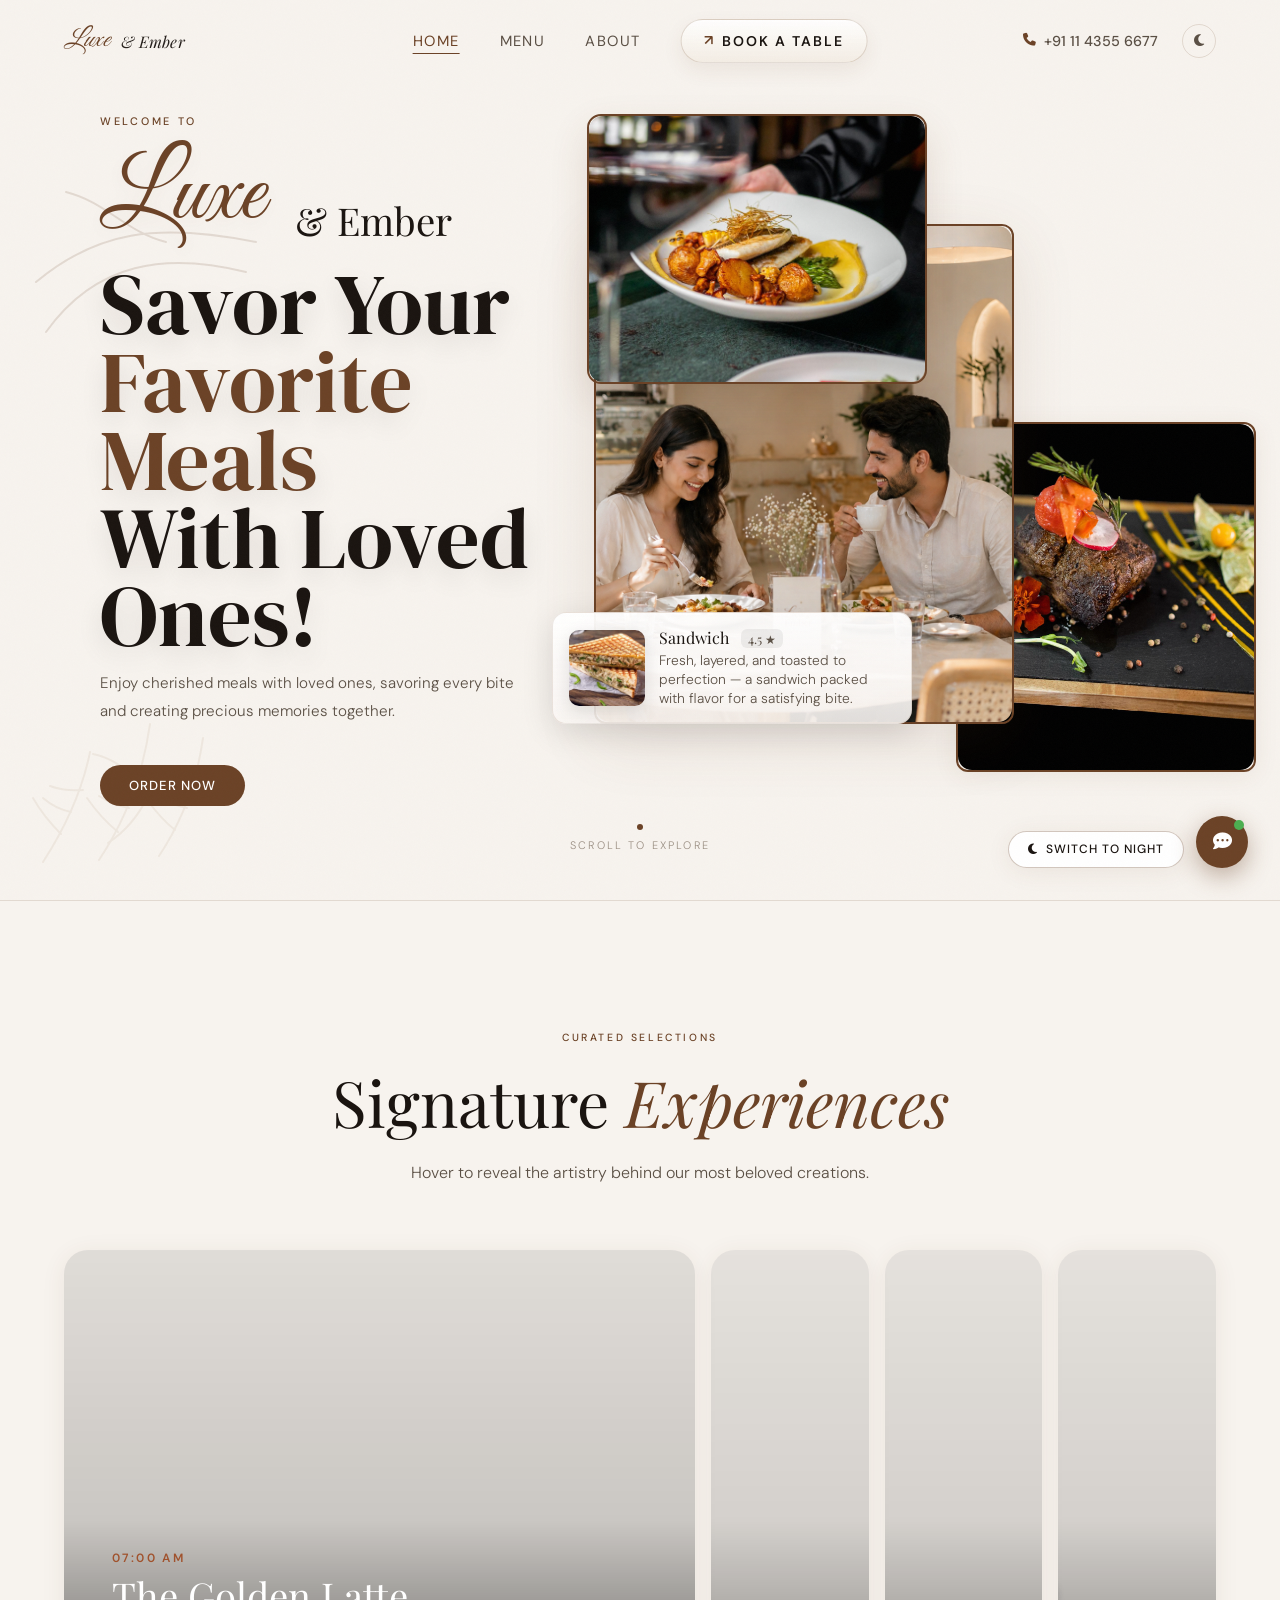
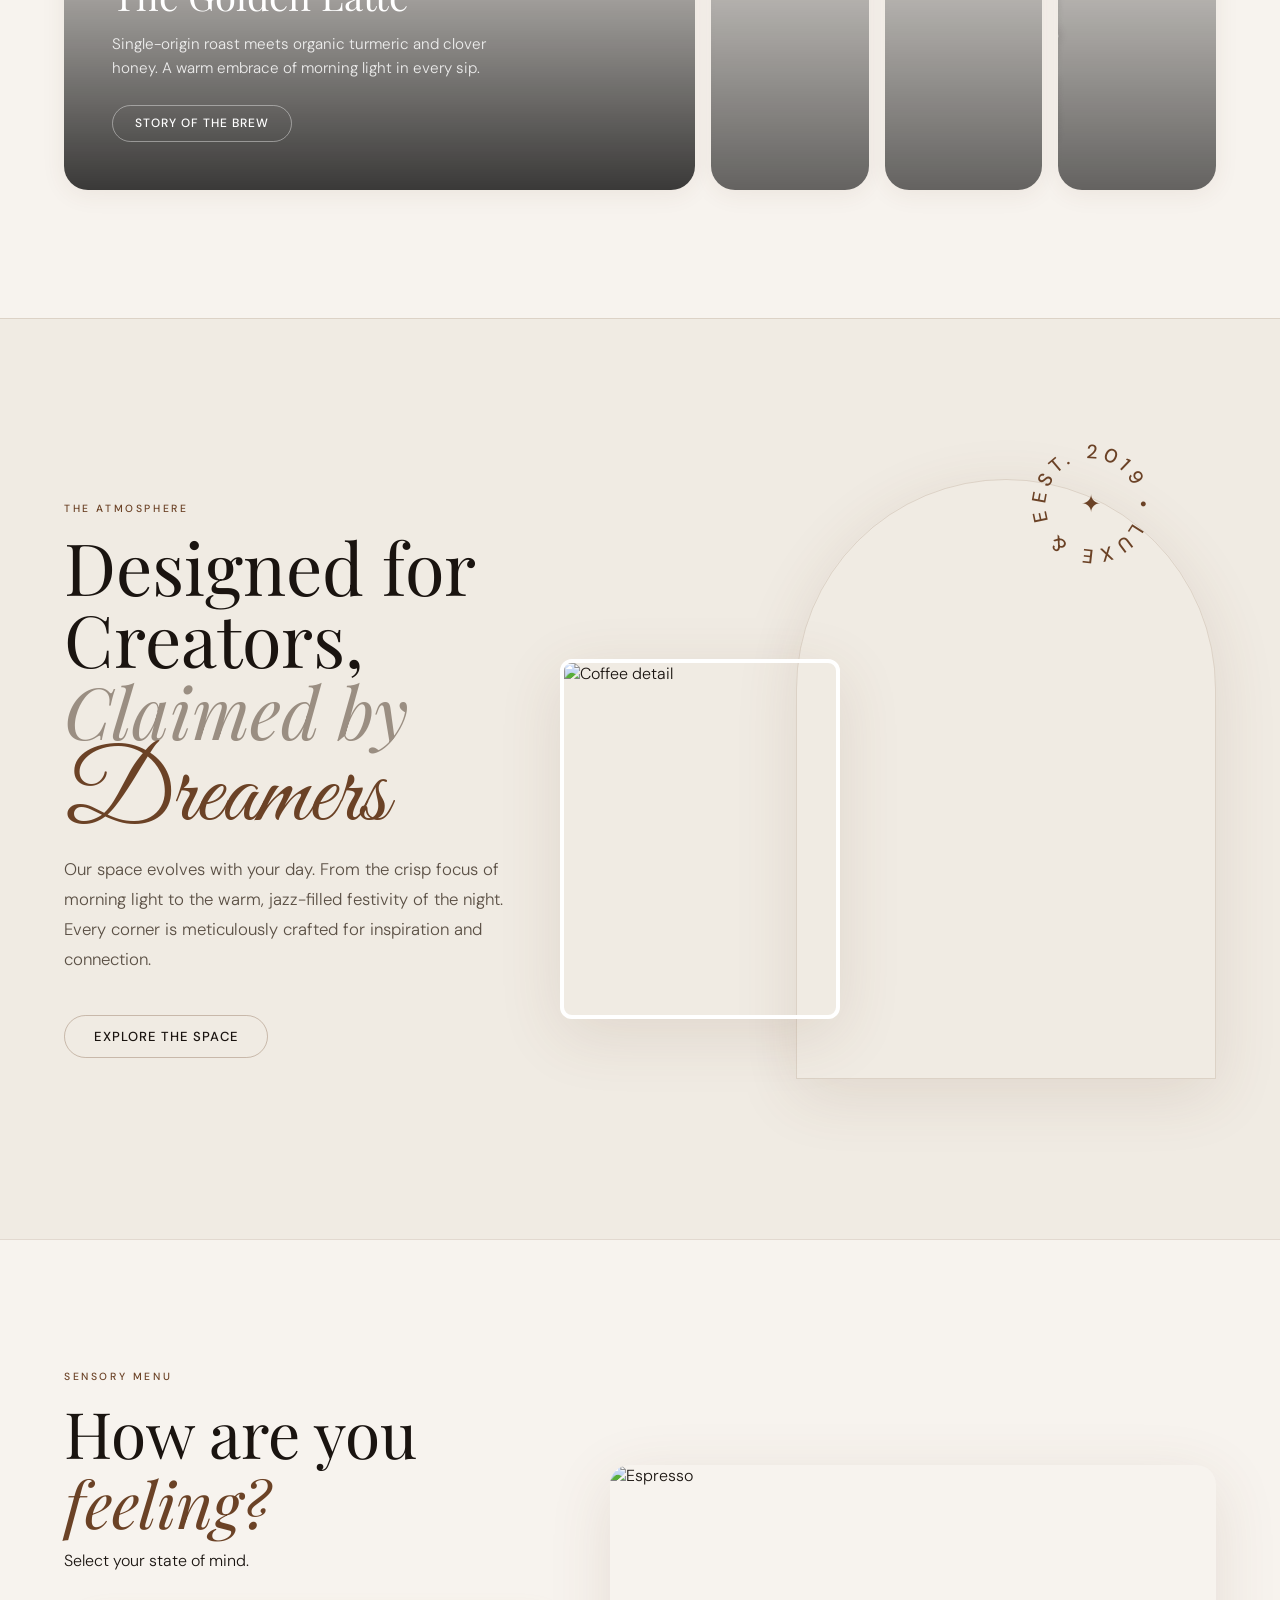
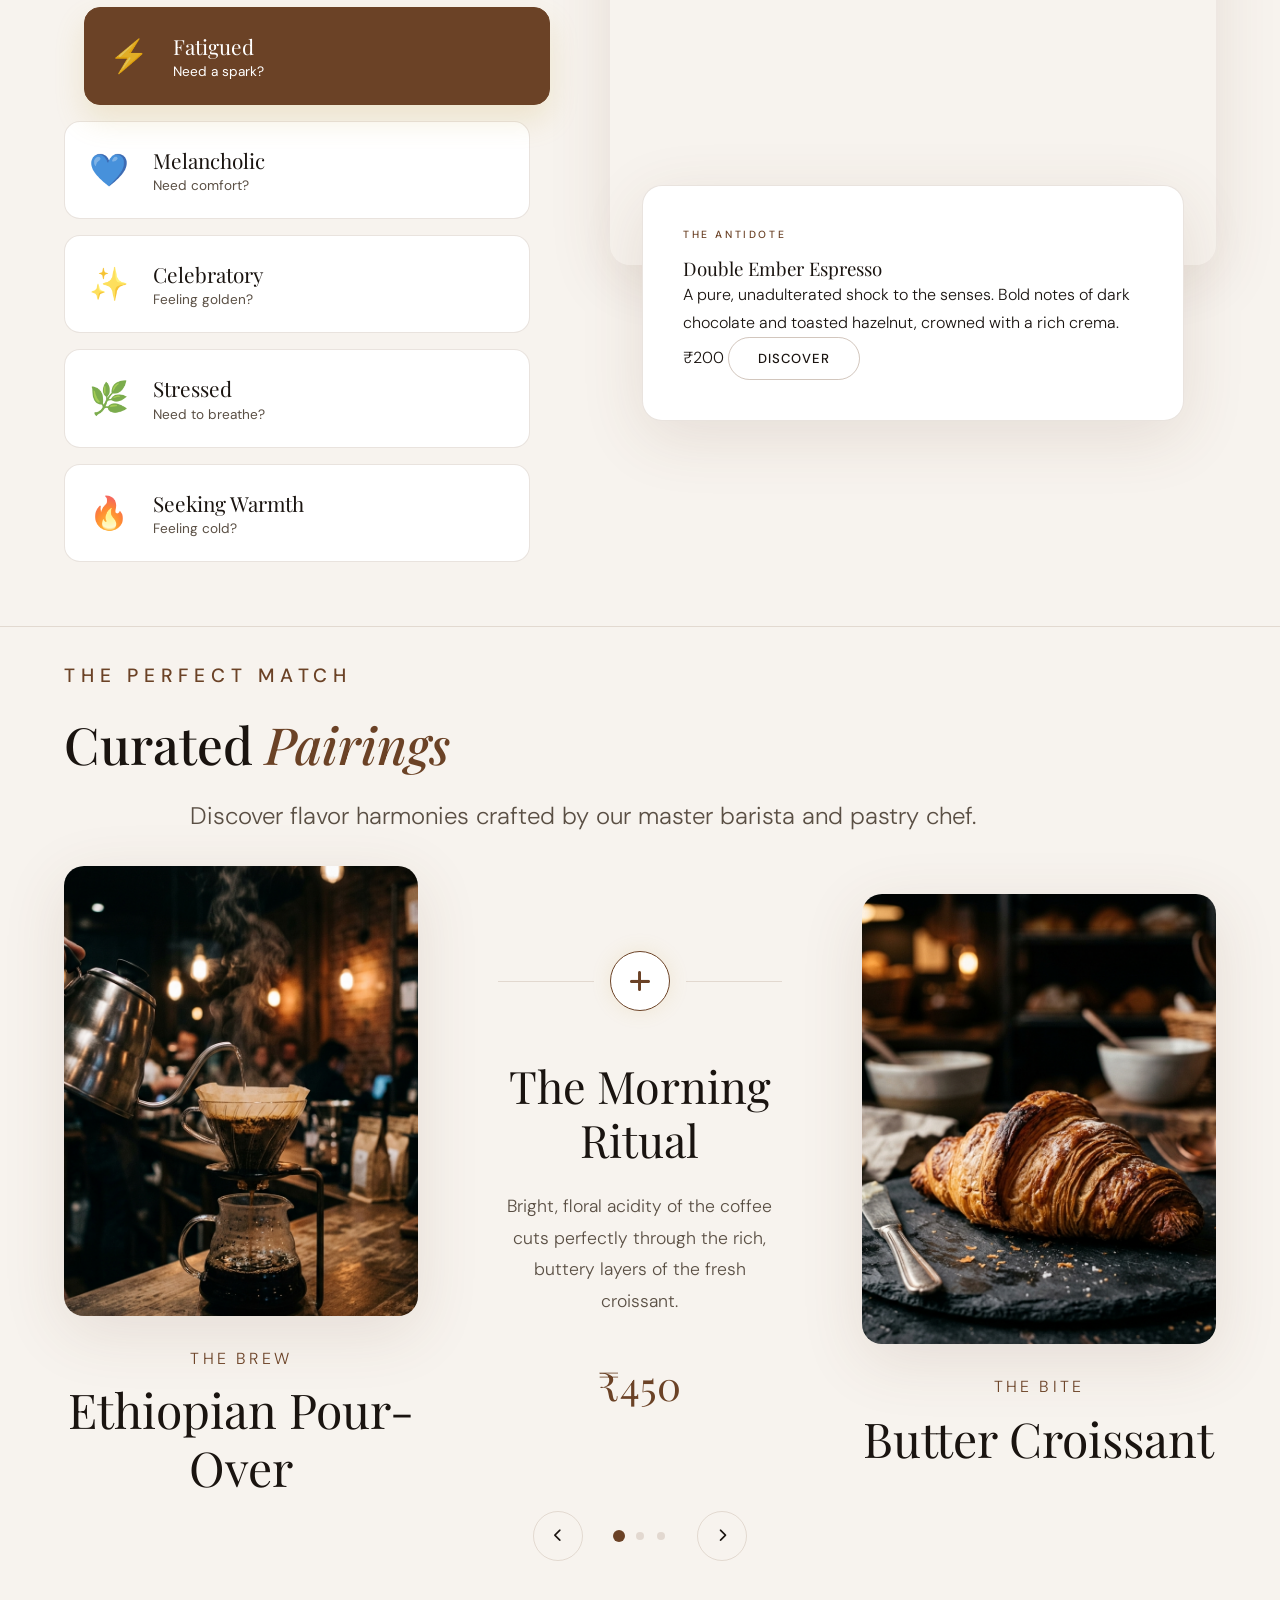
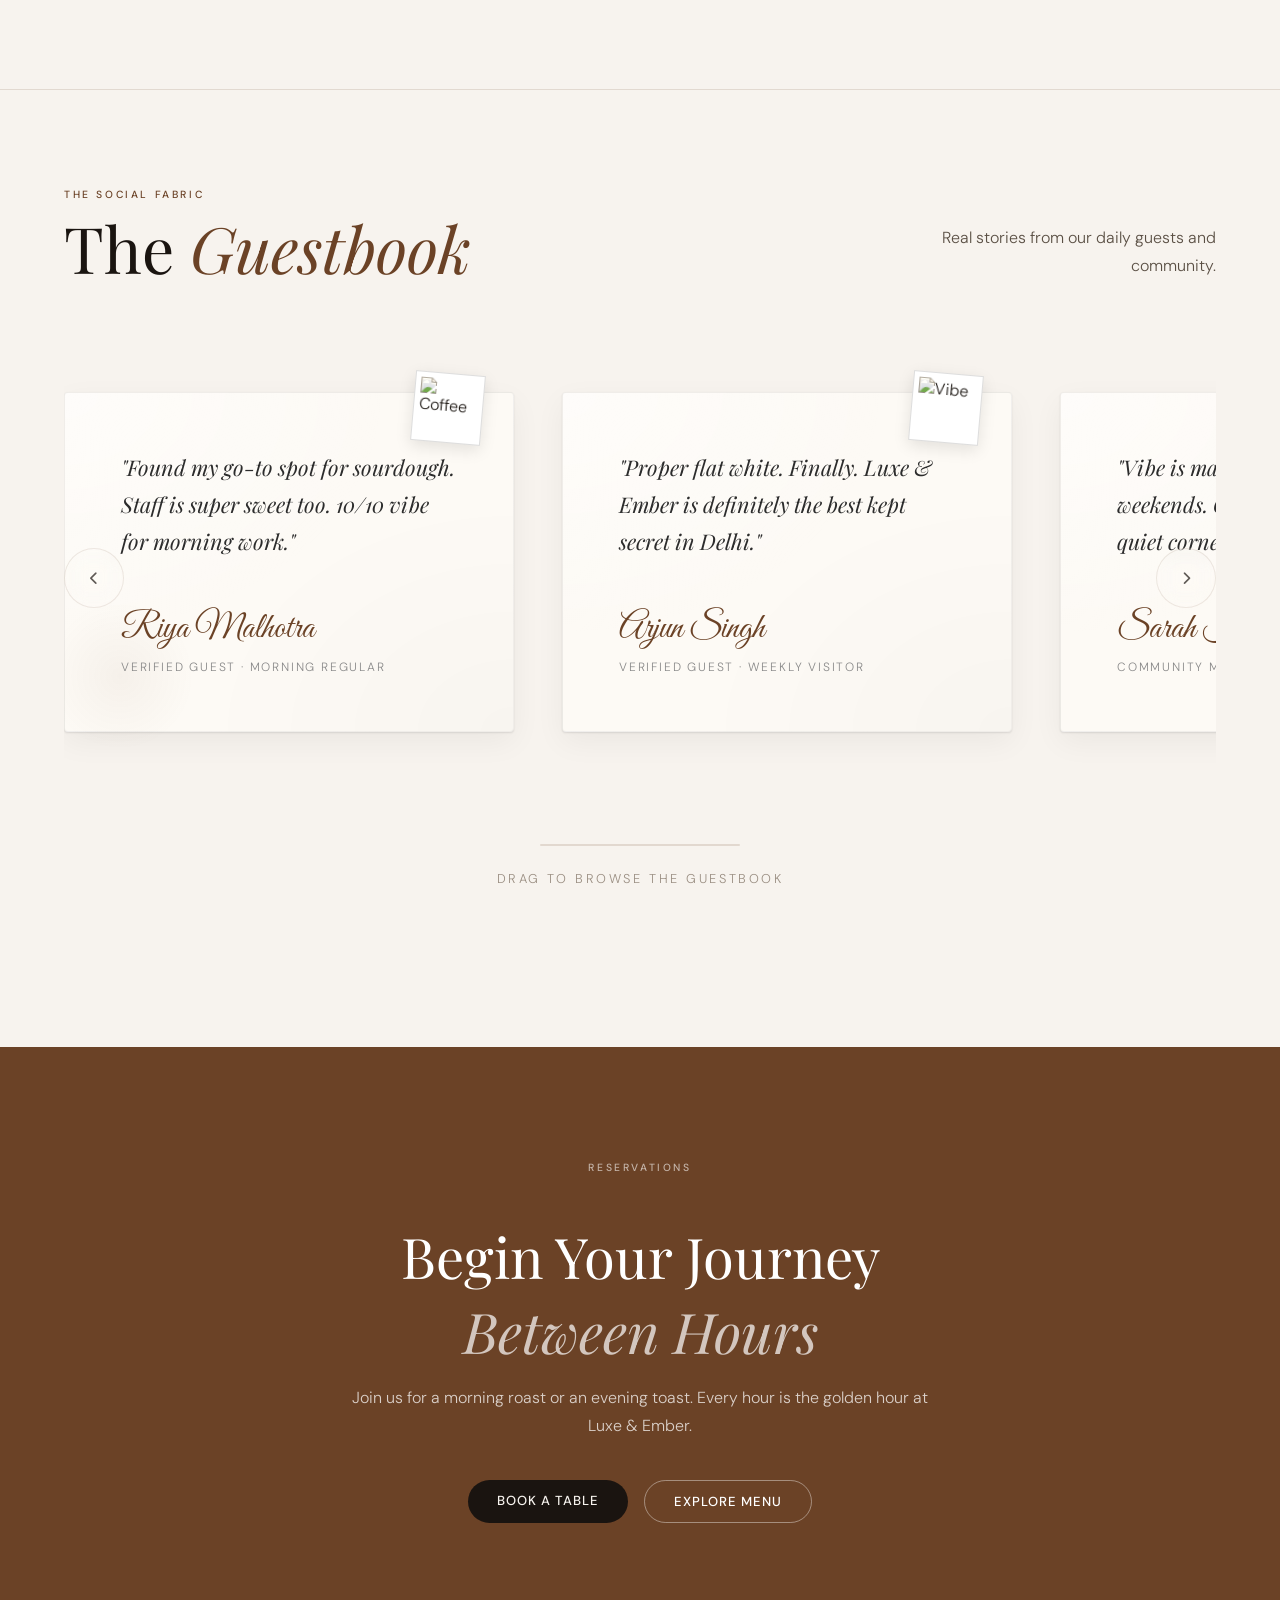
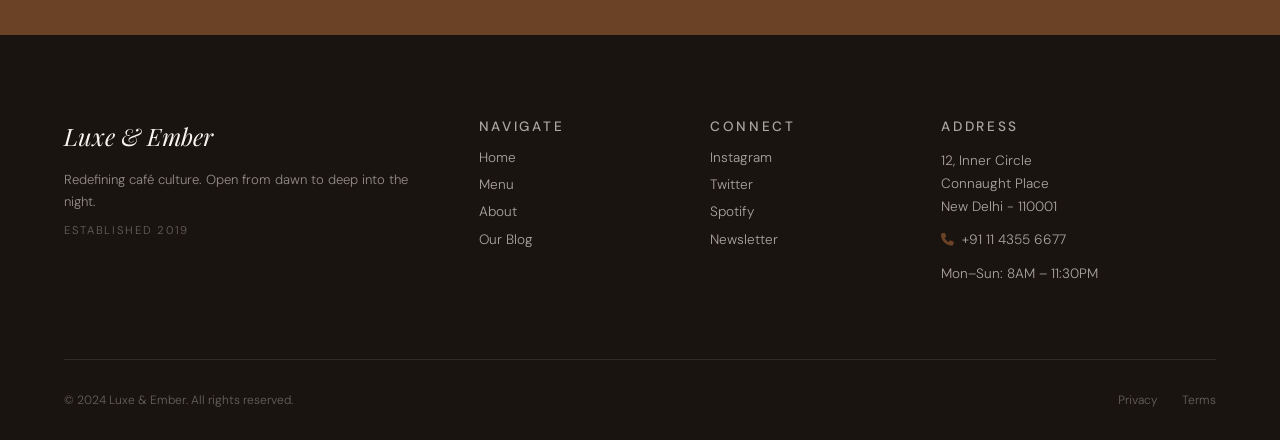
==== commit 425c6cd2: "Added images folder for modular folder structure" ====
--- a/index.html
+++ b/index.html
@@ -73,19 +73,19 @@
 
     <div class="hero-visual">
       <div class="hero-img-frame main-photo">
-        <img src="person.png" alt="Person dining" class="hero-img" />
+        <img src="images/person.png" alt="Person dining" class="hero-img" />
       </div>
 
       <div class="hero-img-frame small-photo">
-        <img src="clo2.jpeg" alt="Dish closeup" class="hero-img" />
+        <img src="images/clo2.jpeg" alt="Dish closeup" class="hero-img" />
       </div>
 
       <div class="hero-img-frame extra-photo">
-        <img src="clo4.jpeg" alt="Dish accent" class="hero-img" />
+        <img src="images/clo4.jpeg" alt="Dish accent" class="hero-img" />
       </div>
 
       <div class="hero-float-card food-card" role="note">
-        <img src="sandwich.jpg" alt="Sandwich" class="food-thumb" />
+        <img src="images/sandwich.jpg" alt="Sandwich" class="food-thumb" />
         <div class="food-info">
           <div class="food-title">Sandwich <span class="rating">4.5 ★</span></div>
           <p class="food-desc">Fresh, layered, and toasted to perfection — a sandwich packed with flavor for a
@@ -353,7 +353,7 @@
       <div class="p-slide active" data-index="0">
         <div class="ps-side ps-left">
           <div class="ps-img-wrap">
-            <img src="pour_over.png" alt="Pour Over">
+            <img src="images/pour_over.png" alt="Pour Over">
           </div>
           <div class="ps-tag">The Brew</div>
           <h3>Ethiopian Pour-Over</h3>
@@ -374,7 +374,7 @@
 
         <div class="ps-side ps-right">
           <div class="ps-img-wrap">
-            <img src="croissant.png" alt="Croissant">
+            <img src="images/croissant.png" alt="Croissant">
           </div>
           <div class="ps-tag">The Bite</div>
           <h3>Butter Croissant</h3>
